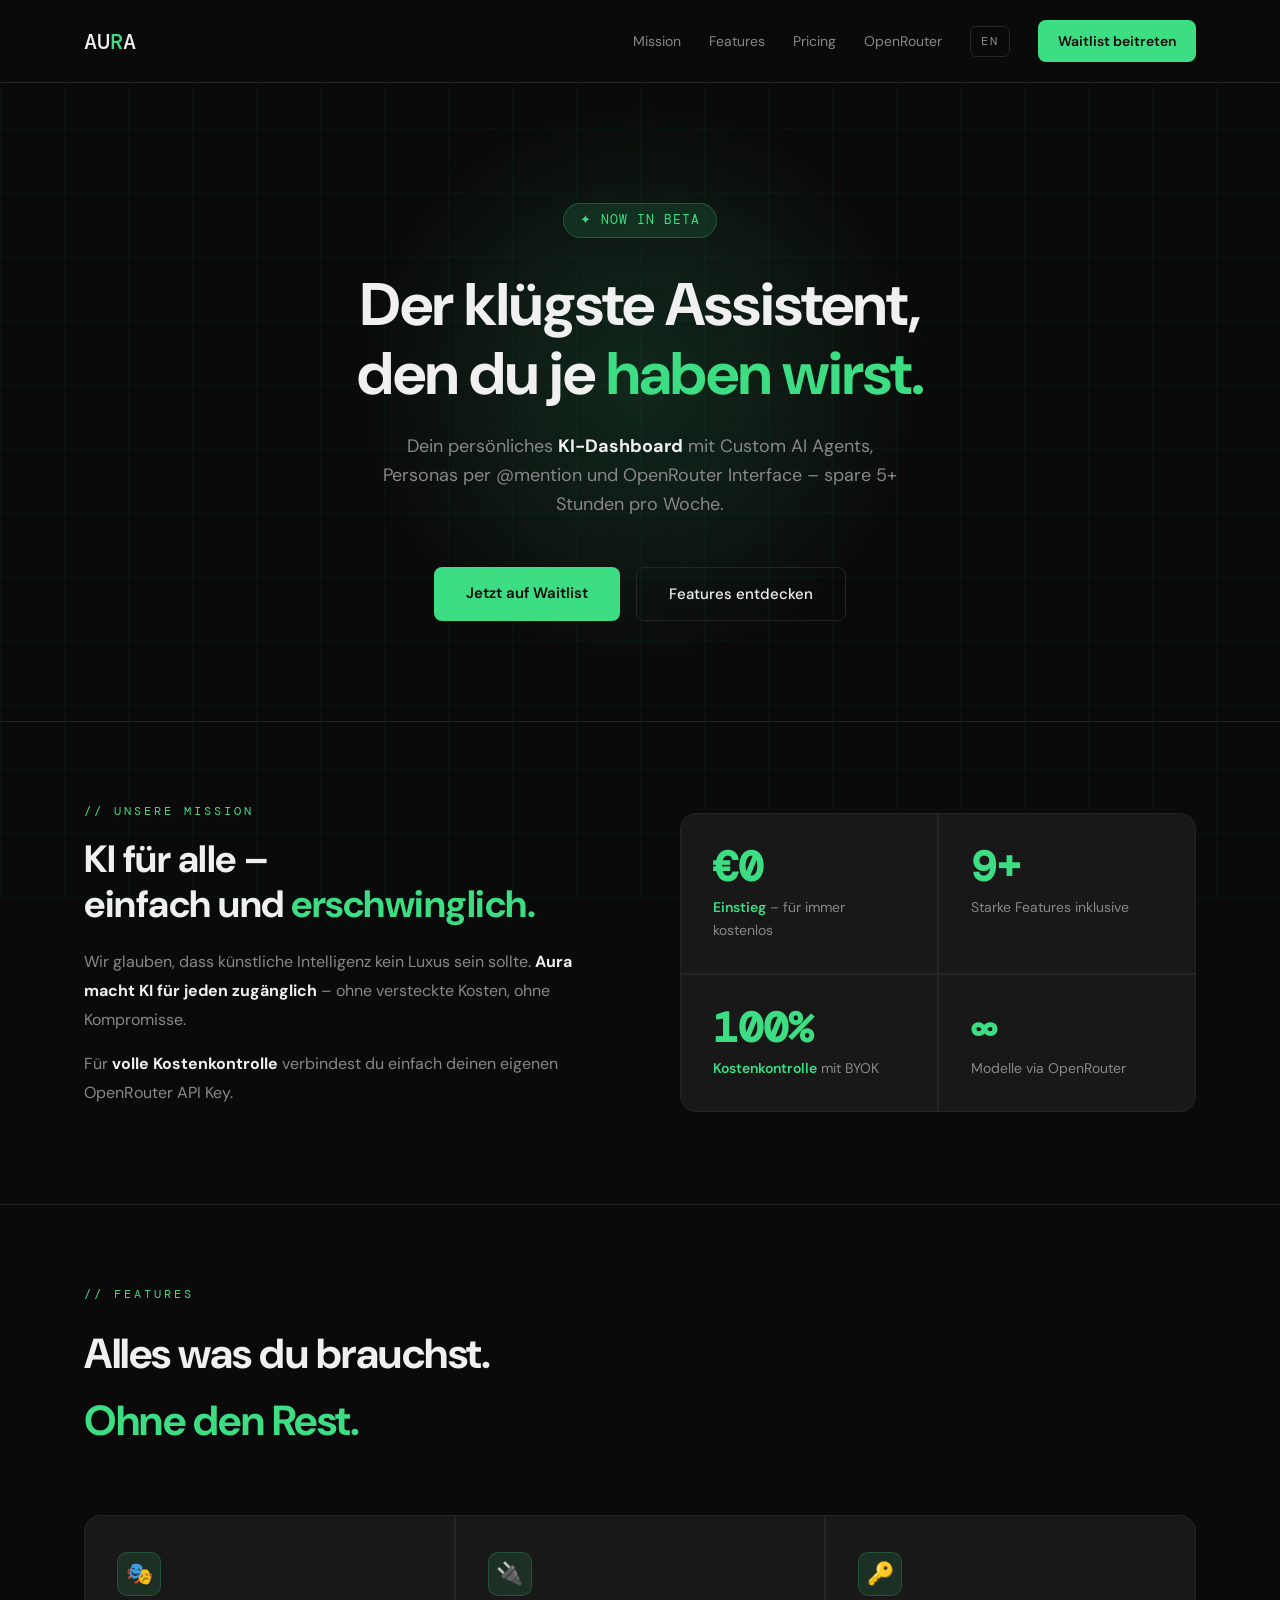
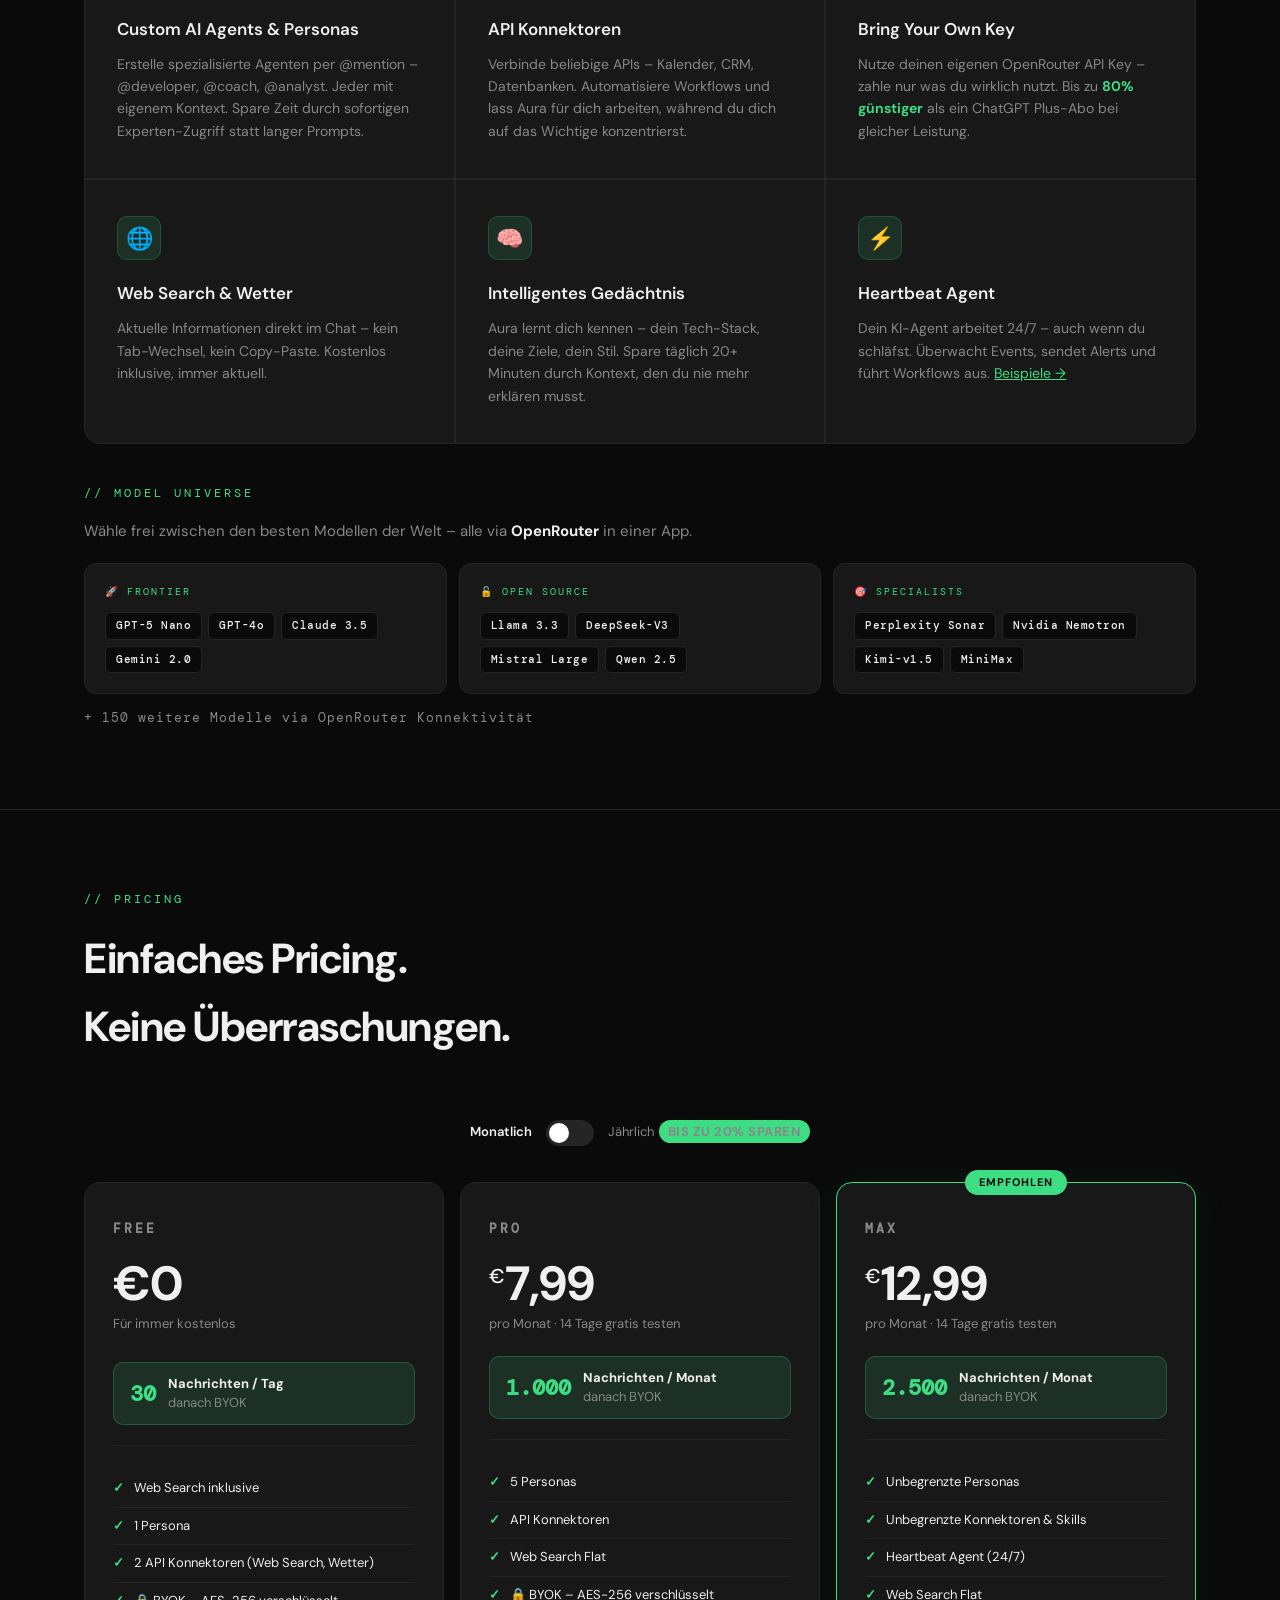
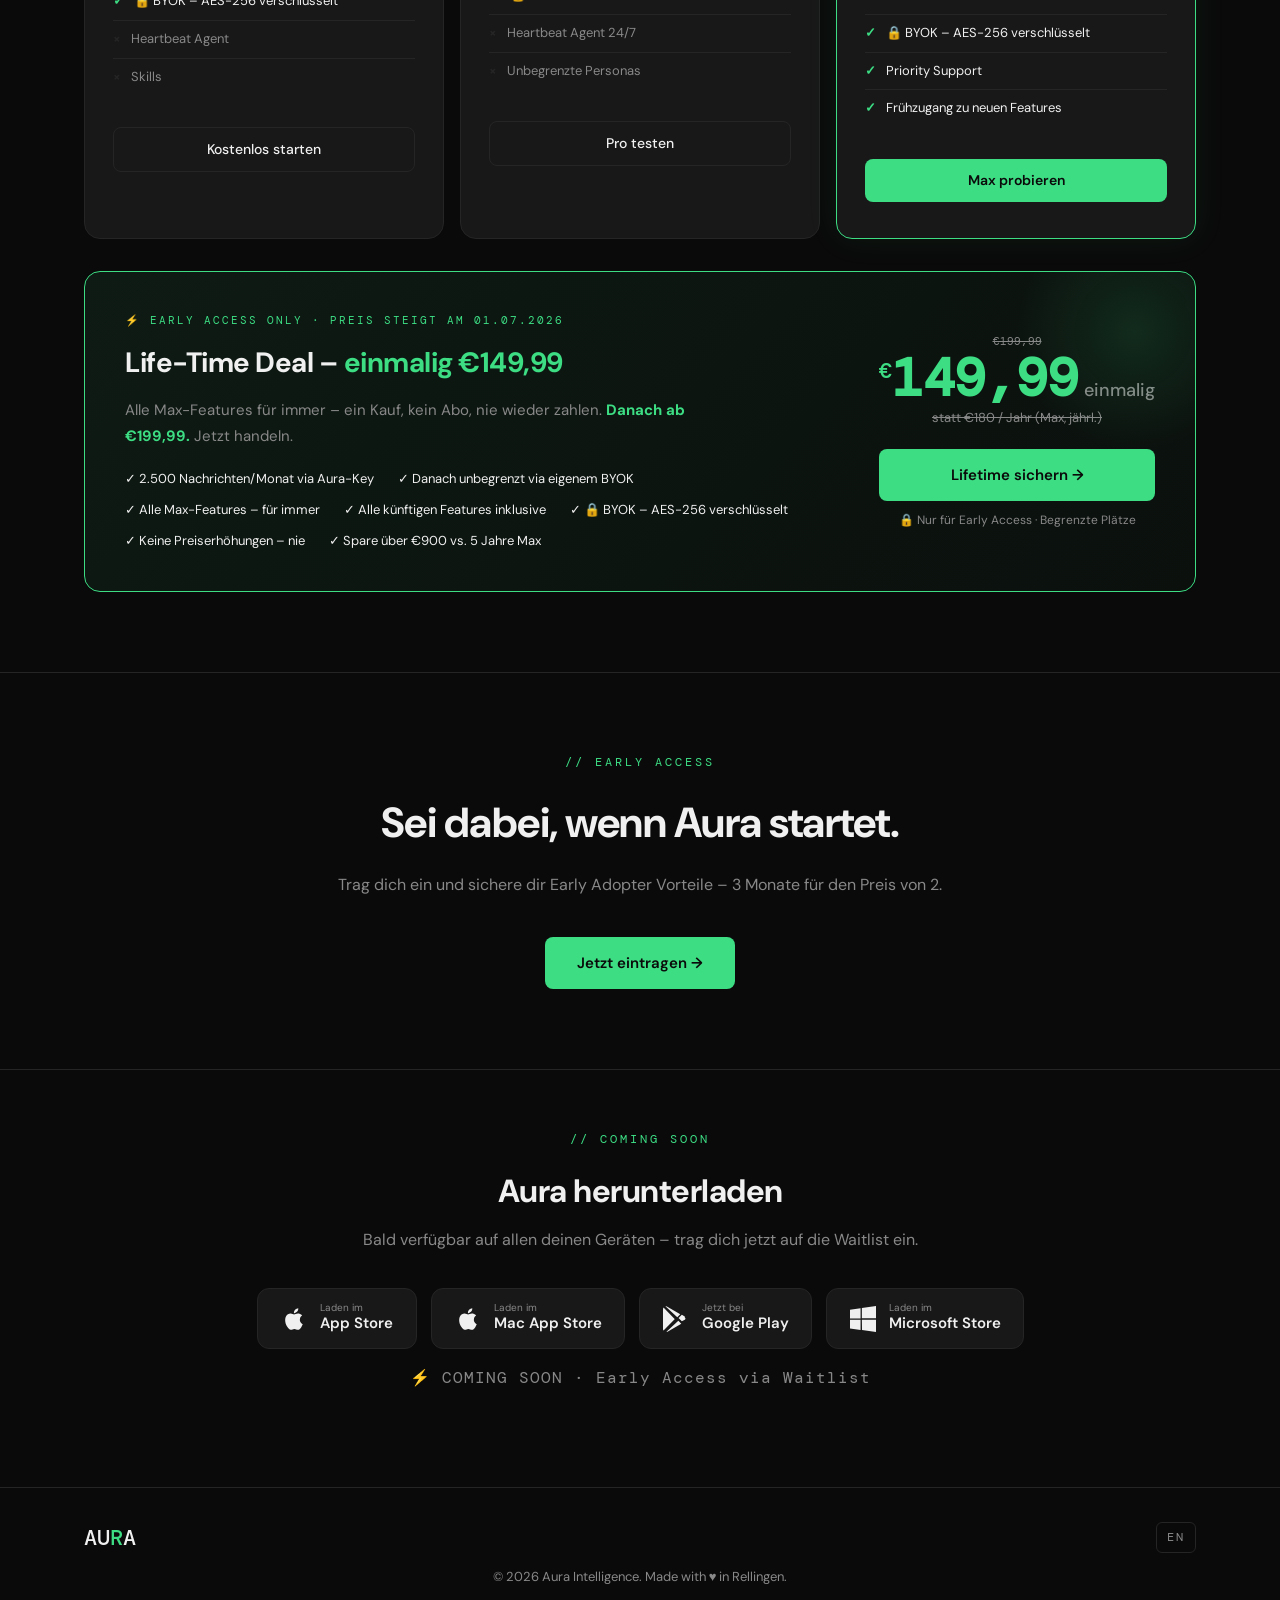
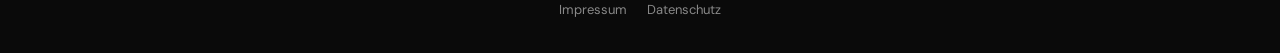
==== index.html @ ca2fe19c "Add files via upload" ====
<!DOCTYPE html>
<html lang="de">
<head>
    <meta charset="UTF-8">
    <meta name="viewport" content="width=device-width, initial-scale=1.0">
    <title>Aura – KI-Dashboard mit Custom AI Agents & OpenRouter Interface</title>
    <meta name="description" content="Aura ist dein persönliches KI-Dashboard: Custom AI Agents, Personas per @mention, OpenRouter Interface für Claude, GPT-4 & Llama. Spare 5+ Stunden pro Woche.">
    <link rel="icon" type="image/png" href="favicon.png">
    <link href="https://fonts.googleapis.com/css2?family=DM+Sans:wght@400;500;600;700&family=DM+Mono:wght@400;500&display=swap" rel="stylesheet">
    <style>
        :root{--bg:#0A0A0A;--surface:#181818;--border:#252525;--text-primary:#F0F0F0;--text-secondary:#888888;--green:#3DDD84;--green-dim:rgba(61,221,132,0.12);--green-glow:rgba(61,221,132,0.15);}
        *,*::before,*::after{margin:0;padding:0;box-sizing:border-box;max-width:100%;}
        html{overflow-x:hidden;}
        body{font-family:'DM Sans',sans-serif;background:var(--bg);color:var(--text-primary);line-height:1.6;overflow-x:hidden;width:100%;}
        body::before{content:'';position:fixed;top:0;left:0;right:0;bottom:0;width:100%;height:100%;background-image:linear-gradient(rgba(61,221,132,0.04) 1px,transparent 1px),linear-gradient(90deg,rgba(61,221,132,0.04) 1px,transparent 1px);background-size:64px 64px;pointer-events:none;z-index:0;overflow:hidden;}
        .container{max-width:1160px;width:100%;margin:0 auto;padding:0 24px;position:relative;z-index:1;}
        header{border-bottom:1px solid var(--border);padding:20px 0;position:sticky;top:0;background:rgba(10,10,10,0.9);backdrop-filter:blur(12px);z-index:100;width:100%;}
        header .inner{display:flex;justify-content:space-between;align-items:center;}
        .logo{font-family:'DM Mono',monospace;font-size:22px;font-weight:500;letter-spacing:0;color:var(--text-primary);text-decoration:none;display:flex;align-items:center;gap:0;}
        .logo span{color:var(--green);}
        nav{display:flex;align-items:center;gap:28px;}
        nav a{font-size:14px;color:var(--text-secondary);text-decoration:none;transition:color 0.2s;}
        nav a:hover{color:var(--text-primary);}
        .lang-switch{font-family:'DM Mono',monospace;font-size:12px;letter-spacing:2px;color:var(--text-secondary);text-decoration:none;border:1px solid var(--border);border-radius:6px;padding:5px 10px;transition:border-color 0.2s,color 0.2s;}
        .lang-switch:hover{border-color:var(--green);color:var(--green);}
        .btn-primary{background:var(--green);color:#0A0A0A;padding:10px 20px;border-radius:8px;border:none;cursor:pointer;font-family:'DM Sans',sans-serif;font-size:14px;font-weight:600;transition:opacity 0.2s,transform 0.2s;text-decoration:none;display:inline-block;}
        .btn-primary:hover{opacity:0.85;transform:scale(1.03);}
        .btn-secondary{background:transparent;color:var(--text-primary);padding:10px 20px;border-radius:8px;border:1px solid var(--border);cursor:pointer;font-family:'DM Sans',sans-serif;font-size:14px;font-weight:500;transition:border-color 0.2s,background 0.2s;text-decoration:none;display:inline-block;}
        .btn-secondary:hover{border-color:var(--green);background:var(--green-dim);}
        .section-label{font-family:'DM Mono',monospace;font-size:12px;color:var(--green);letter-spacing:3px;margin-bottom:16px;text-transform:uppercase;}
        .hero-badge{display:inline-flex;align-items:center;gap:8px;background:var(--green-dim);border:1px solid rgba(61,221,132,0.25);border-radius:100px;padding:6px 16px;font-size:13px;color:var(--green);font-family:'DM Mono',monospace;letter-spacing:1px;margin-bottom:32px;}
        .hero{text-align:center;padding:120px 0 100px;position:relative;overflow:hidden;}
        .hero::before{content:'';position:absolute;top:0;left:50%;transform:translateX(-50%);width:600px;height:600px;max-width:100vw;background:radial-gradient(circle,var(--green-glow) 0%,transparent 70%);pointer-events:none;}
        .hero h1{font-size:60px;font-weight:700;line-height:1.15;margin-bottom:24px;letter-spacing:-1px;}
        .hero h1 span{color:var(--green);}
        .hero p{font-size:18px;color:var(--text-secondary);max-width:540px;margin:0 auto 48px;}
        .hero-buttons{display:flex;gap:16px;justify-content:center;flex-wrap:wrap;}
        .hero-buttons .btn-primary,.hero-buttons .btn-secondary{padding:14px 32px;font-size:15px;}
        .mission{padding:80px 0;border-top:1px solid var(--border);}
        .mission-inner{display:grid;grid-template-columns:1fr 1fr;gap:80px;align-items:center;}
        .mission-text h2{font-size:38px;font-weight:700;margin-bottom:20px;letter-spacing:-0.5px;line-height:1.2;}
        .mission-text p{font-size:16px;color:var(--text-secondary);line-height:1.8;margin-bottom:16px;}
        .mission-text p strong{color:var(--text-primary);}
        .mission-stats{display:grid;grid-template-columns:1fr 1fr;gap:2px;background:var(--border);border:1px solid var(--border);border-radius:16px;overflow:hidden;}
        .stat{background:var(--surface);padding:32px;}
        .stat-value{font-size:42px;font-weight:700;color:var(--green);font-family:'DM Mono',monospace;line-height:1;margin-bottom:8px;}
        .stat-label{font-size:14px;color:var(--text-secondary);}
        .stat-label strong{color:var(--green);font-weight:600;}
        .section{padding:80px 0;border-top:1px solid var(--border);}
        .section h2{font-size:42px;font-weight:700;margin-bottom:60px;letter-spacing:-0.5px;}
        .features-grid{display:grid;grid-template-columns:repeat(3,1fr);gap:2px;background:var(--border);border:1px solid var(--border);border-radius:16px;overflow:hidden;}
        .feature-card{background:var(--surface);padding:36px 32px;transition:background 0.2s;}
        .feature-card:hover{background:#1e1e1e;}
        .feature-icon{width:44px;height:44px;background:var(--green-dim);border:1px solid rgba(61,221,132,0.2);border-radius:10px;display:flex;align-items:center;justify-content:center;font-size:22px;margin-bottom:20px;}
        .feature-card h3{font-size:17px;font-weight:600;margin-bottom:10px;}
        .feature-card p{font-size:14px;color:var(--text-secondary);line-height:1.6;}
        .pricing-grid{display:grid;grid-template-columns:repeat(3,1fr);gap:16px;}
        .pricing-card{background:var(--surface);border:1px solid var(--border);border-radius:16px;padding:36px 28px;transition:border-color 0.2s;position:relative;}
        .pricing-card:hover{border-color:rgba(61,221,132,0.3);}
        .pricing-card.featured{border-color:var(--green);box-shadow:0 0 32px rgba(61,221,132,0.08);}
        .featured-badge{position:absolute;top:-13px;left:50%;transform:translateX(-50%);background:var(--green);color:#0A0A0A;font-size:11px;font-weight:700;padding:4px 14px;border-radius:100px;white-space:nowrap;letter-spacing:1px;}
        .pricing-card h3{font-family:'DM Mono',monospace;font-size:13px;letter-spacing:3px;color:var(--text-secondary);text-transform:uppercase;margin-bottom:20px;}
        .price{font-size:48px;font-weight:700;color:var(--text-primary);line-height:1;margin-bottom:6px;}
        .price sup{font-size:20px;font-weight:500;vertical-align:super;}
        .price-period{font-size:13px;color:var(--text-secondary);margin-bottom:28px;}
        .pricing-divider{height:1px;background:var(--border);margin-bottom:24px;}
        .feature-list{list-style:none;margin-bottom:32px;}
        .feature-list li{font-size:13px;color:var(--text-secondary);padding:8px 0;display:flex;align-items:center;gap:10px;border-bottom:1px solid var(--border);}
        .feature-list li:last-child{border-bottom:none;}
        .feature-list li.included{color:var(--text-primary);}
        .feature-list li.included::before{content:"✓";color:var(--green);font-weight:700;flex-shrink:0;}
        .feature-list li.excluded::before{content:"×";color:var(--border);font-weight:700;flex-shrink:0;}
        .lifetime-banner{margin-top:32px;background:linear-gradient(135deg,rgba(61,221,132,0.08) 0%,rgba(61,221,132,0.03) 100%);border:1px solid var(--green);border-radius:16px;padding:40px;display:flex;gap:48px;align-items:center;position:relative;overflow:hidden;}
        .lifetime-banner::before{content:'';position:absolute;top:-60px;right:-60px;width:240px;height:240px;background:radial-gradient(circle,rgba(61,221,132,0.12) 0%,transparent 70%);pointer-events:none;}
        .lifetime-tag{font-family:'DM Mono',monospace;font-size:11px;letter-spacing:2px;color:var(--green);margin-bottom:12px;}
        .lifetime-banner-left{flex:1;}
        .lifetime-banner-left h3{font-size:28px;font-weight:700;margin-bottom:12px;letter-spacing:-0.5px;}
        .lifetime-banner-left h3 span{color:var(--green);}
        .lifetime-banner-left>p{font-size:15px;color:var(--text-secondary);line-height:1.7;margin-bottom:20px;max-width:560px;}
        .lifetime-perks{list-style:none;display:flex;flex-wrap:wrap;gap:10px 24px;}
        .lifetime-perks li{font-size:13px;color:var(--text-primary);}
        .lifetime-banner-right{min-width:200px;text-align:center;}
        .lifetime-price{font-size:52px;font-weight:700;color:var(--green);font-family:'DM Mono',monospace;line-height:1;margin-bottom:4px;}
        .lifetime-price sup{font-size:22px;font-weight:500;vertical-align:super;}
        .lifetime-price span{font-size:16px;font-weight:400;color:var(--text-secondary);font-family:'DM Sans',sans-serif;}
        .lifetime-saved{font-size:13px;color:var(--text-secondary);margin-bottom:20px;text-decoration:line-through;}
        .cta-section{padding:80px 0;border-top:1px solid var(--border);text-align:center;}
        .cta-section h2{font-size:42px;font-weight:700;margin-bottom:16px;letter-spacing:-0.5px;}
        .cta-section p{font-size:16px;color:var(--text-secondary);margin-bottom:40px;}
        .or-hero{padding:100px 0 60px;border-bottom:1px solid var(--border);}
        .or-hero h1{font-size:52px;font-weight:700;letter-spacing:-1px;line-height:1.15;margin-bottom:20px;}
        .or-hero h1 span{color:var(--green);}
        .or-hero p{font-size:18px;color:var(--text-secondary);max-width:600px;margin-bottom:36px;}
        .or-section{padding:72px 0;border-top:1px solid var(--border);}
        .or-section h2{font-size:32px;font-weight:700;margin-bottom:16px;letter-spacing:-0.5px;}
        .or-section p{font-size:16px;color:var(--text-secondary);max-width:700px;line-height:1.8;margin-bottom:12px;}
        .or-section p strong{color:var(--text-primary);}
        .or-analogy{background:var(--surface);border:1px solid var(--border);border-left:3px solid var(--green);border-radius:12px;padding:24px 28px;margin:20px 0;font-size:15px;color:var(--text-secondary);line-height:1.7;}
        .or-analogy strong{color:var(--text-primary);}
        .info-cards{display:grid;grid-template-columns:repeat(3,1fr);gap:16px;margin-top:32px;}
        .info-card{background:var(--surface);border:1px solid var(--border);border-radius:14px;padding:28px;}
        .info-card .icon{font-size:28px;margin-bottom:14px;display:block;}
        .info-card h3{font-size:16px;font-weight:600;margin-bottom:8px;}
        .info-card p{font-size:14px;color:var(--text-secondary);line-height:1.6;margin-bottom:0;}
        .steps-grid{display:grid;grid-template-columns:repeat(2,1fr);gap:16px;margin-top:32px;}
        .step-card{background:var(--surface);border:1px solid var(--border);border-radius:14px;padding:28px;display:flex;gap:20px;align-items:flex-start;}
        .step-number{width:36px;height:36px;min-width:36px;background:var(--green-dim);border:1px solid rgba(61,221,132,0.25);border-radius:8px;display:flex;align-items:center;justify-content:center;font-family:'DM Mono',monospace;font-size:14px;font-weight:600;color:var(--green);}
        .step-content h3{font-size:16px;font-weight:600;margin-bottom:6px;}
        .step-content p{font-size:14px;color:var(--text-secondary);line-height:1.6;margin-bottom:0;}
        .step-content a{color:var(--green);text-decoration:none;}
        .or-cta{padding:80px 0;border-top:1px solid var(--border);text-align:center;}
        .or-cta h2{font-size:36px;font-weight:700;margin-bottom:14px;letter-spacing:-0.5px;}
        .or-cta p{font-size:16px;color:var(--text-secondary);margin-bottom:32px;max-width:500px;margin-left:auto;margin-right:auto;}
        .waitlist-layout{display:grid;grid-template-columns:1fr 1fr;gap:48px;align-items:start;padding:72px 0;}
        .waitlist-form-box{background:var(--surface);border:1px solid var(--border);border-radius:16px;padding:40px;}
        .wl-field{margin-bottom:20px;}
        .wl-field label{display:block;font-size:13px;color:var(--text-secondary);margin-bottom:8px;font-weight:500;}
        .wl-field input{width:100%;padding:12px 16px;background:var(--bg);border:1px solid var(--border);border-radius:8px;color:var(--text-primary);font-family:'DM Sans',sans-serif;font-size:15px;outline:none;transition:border-color 0.2s;}
        .wl-field input:focus{border-color:var(--green);}
        .wl-field input::placeholder{color:var(--text-secondary);}
        .wl-plan{margin-bottom:24px;}
        .wl-plan>label{display:block;font-size:13px;color:var(--text-secondary);margin-bottom:8px;font-weight:500;}
        .wl-plan-options{display:grid;grid-template-columns:1fr 1fr;gap:8px;}
        .wl-plan-option{display:flex;align-items:center;gap:8px;background:var(--bg);border:1px solid var(--border);border-radius:8px;padding:10px 14px;cursor:pointer;font-size:14px;transition:border-color 0.2s;}
        .wl-plan-option:hover{border-color:rgba(61,221,132,0.4);}
        .wl-plan-option input{width:auto;min-width:unset;}
        .wl-plan-featured{border-color:rgba(61,221,132,0.35)!important;color:var(--green);}
        .waitlist-summary{padding-top:4px;}
        .wl-tier{background:var(--surface);border:1px solid var(--border);border-radius:12px;padding:20px 24px;margin-bottom:12px;}
        .wl-tier-special{border-color:var(--green);background:linear-gradient(135deg,rgba(61,221,132,0.06) 0%,transparent 100%);}
        .wl-tier-head{display:flex;justify-content:space-between;align-items:center;margin-bottom:12px;}
        .wl-tier-name{font-weight:700;font-size:16px;}
        .wl-tier-price{font-family:'DM Mono',monospace;font-size:14px;color:var(--text-secondary);}
        footer{border-top:1px solid var(--border);padding:32px 0;}
        footer .footer-inner{display:flex;flex-direction:column;align-items:center;gap:12px;}
        footer .footer-top{display:flex;justify-content:space-between;align-items:center;width:100%;flex-wrap:wrap;gap:12px;}
        footer .footer-links{display:flex;gap:20px;flex-wrap:wrap;justify-content:center;}
        footer p{font-size:13px;color:var(--text-secondary);}
        footer a.footer-link{font-size:13px;color:var(--text-secondary);text-decoration:none;transition:color 0.2s;}
        footer a.footer-link:hover{color:var(--green);}
        @media(max-width:900px){.info-cards{grid-template-columns:1fr 1fr;}}
        @media(max-width:768px){
            .hero{padding:80px 0 60px;}
            .hero h1{font-size:36px;letter-spacing:-0.5px;}
            .hero p{font-size:16px;}
            .features-grid{grid-template-columns:1fr;}
            .pricing-grid{grid-template-columns:1fr;}
            .steps-grid{grid-template-columns:1fr;}
            .mission-inner{grid-template-columns:1fr;gap:40px;}
            .mission-text h2{font-size:28px;}
            .section h2{font-size:28px;}
            .cta-section h2{font-size:28px;}
            .or-hero h1{font-size:32px;}
            .or-section h2{font-size:26px;}
            .lifetime-banner{flex-direction:column;gap:32px;padding:28px 20px;}
            .lifetime-price{font-size:42px;}
            .waitlist-layout{grid-template-columns:1fr;padding:40px 0;}
            .waitlist-form-box{padding:24px;}
            .wl-plan-options{grid-template-columns:1fr;}
            .info-cards{grid-template-columns:1fr;}
            footer .footer-top{flex-direction:column;text-align:center;}
        }
        @media(max-width:600px){
            .store-buttons{flex-direction:column;align-items:center;}
            .store-btn{width:100%;max-width:280px;}
            .models-inner{flex-direction:column;gap:16px;}
            .fomo-bar{flex-direction:column;gap:10px;text-align:center;}
        }

        .hamburger{display:none;flex-direction:column;gap:5px;cursor:pointer;padding:4px;background:none;border:none;}
        .hamburger span{display:block;width:24px;height:2px;background:var(--text-primary);border-radius:2px;transition:all 0.3s;}
        .hamburger.open span:nth-child(1){transform:translateY(7px) rotate(45deg);}
        .hamburger.open span:nth-child(2){opacity:0;}
        .hamburger.open span:nth-child(3){transform:translateY(-7px) rotate(-45deg);}
        .mobile-menu{display:none;position:fixed;top:65px;left:0;right:0;background:rgba(10,10,10,0.98);backdrop-filter:blur(16px);border-bottom:1px solid var(--border);padding:20px 24px;z-index:99;flex-direction:column;gap:4px;}
        .mobile-menu.open{display:flex;}
        .mobile-menu a{font-size:16px;color:var(--text-secondary);text-decoration:none;padding:12px 0;border-bottom:1px solid var(--border);transition:color 0.2s;}
        .mobile-menu a:last-child{border-bottom:none;}
        .mobile-menu a:hover{color:var(--green);}
        .mobile-menu .btn-primary{margin-top:8px;text-align:center;padding:14px;}
        .mobile-menu .lang-switch{border:none;padding:12px 0;letter-spacing:2px;}
        @media(max-width:768px){
            .hamburger{display:flex;}
            nav a:not(.btn-primary):not(.lang-switch){display:none;}
            nav .lang-switch{display:none;}
            nav .btn-primary{display:none;}
        }

        /* ── Download Section ── */
        .download-section{padding:60px 0;border-top:1px solid var(--border);text-align:center;}
        .download-section h2{font-size:32px;font-weight:700;margin-bottom:10px;letter-spacing:-0.5px;}
        .download-section p{font-size:16px;color:var(--text-secondary);margin-bottom:36px;}
        .store-buttons{display:flex;gap:14px;justify-content:center;flex-wrap:wrap;}
        .store-btn{display:flex;align-items:center;gap:12px;background:var(--surface);border:1px solid var(--border);border-radius:12px;padding:14px 22px;text-decoration:none;color:var(--text-primary);transition:border-color 0.2s,background 0.2s,transform 0.2s;min-width:160px;}
        .store-btn:hover{border-color:var(--green);background:#1e1e1e;transform:translateY(-2px);}
        .store-btn-icon{width:28px;height:28px;flex-shrink:0;display:flex;align-items:center;justify-content:center;}
        .store-btn-icon svg{width:26px;height:26px;}
        .store-btn-text{text-align:left;}
        .store-btn-sub{font-size:10px;color:var(--text-secondary);display:block;line-height:1;}
        .store-btn-name{font-size:15px;font-weight:600;display:block;line-height:1.4;}
        .store-note{font-size:12px;color:var(--text-secondary);margin-top:16px;font-family:'DM Mono',monospace;letter-spacing:1px;}
        /* ── Supported Models ── */
        .models-section{padding:60px 0;border-top:1px solid var(--border);}
        .models-inner{display:flex;align-items:center;gap:48px;flex-wrap:wrap;}
        .models-label{font-family:'DM Mono',monospace;font-size:12px;color:var(--text-secondary);letter-spacing:2px;white-space:nowrap;flex-shrink:0;}
        .models-badges{display:flex;gap:10px;flex-wrap:wrap;align-items:center;}
        .model-badge{display:flex;align-items:center;gap:8px;background:var(--surface);border:1px solid var(--border);border-radius:8px;padding:8px 14px;font-size:13px;font-weight:500;transition:border-color 0.2s;}
        .model-badge:hover{border-color:rgba(61,221,132,0.3);}
        .model-dot{width:8px;height:8px;border-radius:50%;flex-shrink:0;}
        /* ── Pricing Card hover glow ── */
        .pricing-card{transition:border-color 0.2s,transform 0.2s,box-shadow 0.2s;}
        .pricing-card:hover{border-color:rgba(61,221,132,0.3);transform:translateY(-3px);box-shadow:0 8px 32px rgba(0,0,0,0.3);}
        .pricing-card.featured:hover{box-shadow:0 8px 40px rgba(61,221,132,0.15);}
        /* ── FOMO Timer ── */
        .fomo-bar{background:linear-gradient(90deg,rgba(61,221,132,0.1),rgba(61,221,132,0.05));border:1px solid rgba(61,221,132,0.2);border-radius:10px;padding:12px 20px;display:flex;align-items:center;justify-content:space-between;gap:16px;margin-bottom:28px;flex-wrap:wrap;}
        .fomo-bar-left{display:flex;align-items:center;gap:10px;font-size:13px;}
        .fomo-dot{width:8px;height:8px;border-radius:50%;background:var(--green);animation:pulse 1.5s infinite;}
        @keyframes pulse{0%,100%{opacity:1;transform:scale(1);}50%{opacity:0.6;transform:scale(1.2);}}
        .fomo-timer{display:flex;gap:8px;align-items:center;}
        .fomo-unit{text-align:center;}
        .fomo-val{font-family:'DM Mono',monospace;font-size:18px;font-weight:700;color:var(--green);display:block;line-height:1;}
        .fomo-lab{font-size:10px;color:var(--text-secondary);display:block;margin-top:2px;letter-spacing:1px;}
        .fomo-sep{font-family:'DM Mono',monospace;font-size:18px;font-weight:700;color:var(--green);margin-bottom:8px;}
        .seats-badge{font-family:'DM Mono',monospace;font-size:11px;font-weight:700;color:#0A0A0A;background:var(--green);padding:4px 10px;border-radius:6px;white-space:nowrap;}
        /* ── Billing Toggle ── */
        .billing-toggle-wrap{display:flex;align-items:center;justify-content:center;gap:14px;margin-bottom:36px;}
        .billing-toggle-wrap span{font-size:13px;color:var(--text-secondary);}
        .billing-toggle-wrap span.active{color:var(--text-primary);font-weight:600;}
        .toggle-pill{position:relative;width:48px;height:26px;background:var(--border);border-radius:100px;cursor:pointer;transition:background 0.25s;flex-shrink:0;}
        .toggle-pill.yearly{background:var(--green);}
        .toggle-pill::after{content:'';position:absolute;top:3px;left:3px;width:20px;height:20px;border-radius:50%;background:#fff;transition:transform 0.25s;}
        .toggle-pill.yearly::after{transform:translateX(22px);}
        .toggle-save-badge{font-size:11px;font-weight:700;letter-spacing:.5px;color:#0A0A0A;background:var(--green);padding:3px 9px;border-radius:100px;margin-left:2px;}


        /* ── Message Highlight ── */
        .msg-highlight{background:var(--green-dim);border:1px solid rgba(61,221,132,0.25);border-radius:10px;padding:12px 16px;margin:12px 0 20px;display:flex;align-items:center;gap:12px;}
        .msg-highlight-val{font-family:'DM Mono',monospace;font-size:22px;font-weight:700;color:var(--green);white-space:nowrap;}
        .msg-highlight-label{font-size:13px;color:var(--text-secondary);line-height:1.4;}
        .msg-highlight-label strong{color:var(--text-primary);}
        /* ── Model Universe Grid ── */
        .model-universe{margin-top:40px;}
        .model-universe-grid{display:grid;grid-template-columns:repeat(3,1fr);gap:12px;margin-top:20px;}
        .model-category{background:var(--surface);border:1px solid var(--border);border-radius:12px;padding:20px;}
        .model-category-label{font-family:'DM Mono',monospace;font-size:10px;letter-spacing:2px;color:var(--green);text-transform:uppercase;margin-bottom:12px;}
        .model-tags{display:flex;flex-wrap:wrap;gap:6px;}
        .model-tag{font-family:'DM Mono',monospace;font-size:11px;font-weight:500;background:var(--bg);border:1px solid var(--border);border-radius:6px;padding:4px 10px;color:var(--text-primary);letter-spacing:0.5px;transition:border-color 0.2s,color 0.2s;}
        .model-tag:hover{border-color:rgba(61,221,132,0.4);color:var(--green);}
        .model-universe-footer{margin-top:14px;font-size:13px;color:var(--text-secondary);font-family:'DM Mono',monospace;letter-spacing:1px;}
        @media(max-width:768px){.model-universe-grid{grid-template-columns:1fr;}}
        </style>
</head>
<body>
<header><div class="container"><div class="inner">
        <a href="index.html" class="logo">AU<span>R</span>A</a>
        <nav>
            <a href="index.html#mission">Mission</a>
            <a href="features.html">Features</a>
            <a href="index.html#pricing">Pricing</a>
            <a href="openrouter.html">OpenRouter</a>
            <a href="index_en.html" class="lang-switch">EN</a>
            <a href="waitlist.html" class="btn-primary">Waitlist beitreten</a>
        </nav>
        <button class="hamburger" id="hamburger" aria-label="Menu">
            <span></span><span></span><span></span>
        </button>
    </div></div></header>
    <div class="mobile-menu" id="mobileMenu">
        <a href="index.html#mission">Mission</a>
        <a href="features.html">Features</a>
        <a href="index.html#pricing">Pricing</a>
        <a href="openrouter.html">OpenRouter</a>
        <a href="index_en.html" class="lang-switch">EN</a>
        <a href="waitlist.html" class="btn-primary">Waitlist beitreten</a>
    </div>
<main>
  <section class="hero"><div class="container">
    <div class="hero-badge">✦ NOW IN BETA</div>
    <h1>Der klügste Assistent,<br>den du je <span>haben wirst.</span></h1>
    <p>Dein persönliches <strong style="color:var(--text-primary);">KI-Dashboard</strong> mit Custom AI Agents, Personas per @mention und OpenRouter Interface – spare 5+ Stunden pro Woche.</p>
    <div class="hero-buttons"><a href="waitlist.html" class="btn-primary">Jetzt auf Waitlist</a><a href="#features" class="btn-secondary">Features entdecken</a></div>
  </div></section>

  <section id="mission" class="mission"><div class="container"><div class="mission-inner">
    <div class="mission-text">
      <div class="section-label">// Unsere Mission</div>
      <h2>KI für alle –<br>einfach und <span style="color:var(--green);">erschwinglich.</span></h2>
      <p>Wir glauben, dass künstliche Intelligenz kein Luxus sein sollte. <strong>Aura macht KI für jeden zugänglich</strong> – ohne versteckte Kosten, ohne Kompromisse.</p>
      <p>Für <strong>volle Kostenkontrolle</strong> verbindest du einfach deinen eigenen OpenRouter API Key.</p>
    </div>
    <div class="mission-stats">
      <div class="stat"><div class="stat-value">€0</div><div class="stat-label"><strong>Einstieg</strong> – für immer kostenlos</div></div>
      <div class="stat"><div class="stat-value">9+</div><div class="stat-label">Starke Features inklusive</div></div>
      <div class="stat"><div class="stat-value">100%</div><div class="stat-label"><strong>Kostenkontrolle</strong> mit BYOK</div></div>
      <div class="stat"><div class="stat-value">∞</div><div class="stat-label">Modelle via OpenRouter</div></div>
    </div>
  </div></div></section>
  <section id="features" class="section"><div class="container">
    <div class="section-label">// Features</div>
    <h2>Alles was du brauchst.<br><span style="color:var(--green);">Ohne den Rest.</span></h2>
    <div class="features-grid">
      <div class="feature-card"><div class="feature-icon">🎭</div><h3>Custom AI Agents & Personas</h3><p>Erstelle spezialisierte Agenten per @mention – @developer, @coach, @analyst. Jeder mit eigenem Kontext. Spare Zeit durch sofortigen Experten-Zugriff statt langer Prompts.</p></div>
      <div class="feature-card"><div class="feature-icon">🔌</div><h3>API Konnektoren</h3><p>Verbinde beliebige APIs – Kalender, CRM, Datenbanken. Automatisiere Workflows und lass Aura für dich arbeiten, während du dich auf das Wichtige konzentrierst.</p></div>
      <div class="feature-card"><div class="feature-icon">🔑</div><h3>Bring Your Own Key</h3><p>Nutze deinen eigenen OpenRouter API Key – zahle nur was du wirklich nutzt. Bis zu <strong style="color:var(--green);">80% günstiger</strong> als ein ChatGPT Plus-Abo bei gleicher Leistung.</p></div>
      <div class="feature-card"><div class="feature-icon">🌐</div><h3>Web Search & Wetter</h3><p>Aktuelle Informationen direkt im Chat – kein Tab-Wechsel, kein Copy-Paste. Kostenlos inklusive, immer aktuell.</p></div>
      <div class="feature-card"><div class="feature-icon">🧠</div><h3>Intelligentes Gedächtnis</h3><p>Aura lernt dich kennen – dein Tech-Stack, deine Ziele, dein Stil. Spare täglich 20+ Minuten durch Kontext, den du nie mehr erklären musst.</p></div>
      <div class="feature-card"><div class="feature-icon">⚡</div><h3>Heartbeat Agent</h3><p>Dein KI-Agent arbeitet 24/7 – auch wenn du schläfst. Überwacht Events, sendet Alerts und führt Workflows aus. <a href="features.html#heartbeat" style="color:var(--green);">Beispiele →</a></p></div>
    </div>
        <!-- ── Model Universe ── -->
    <div class="model-universe">
      <div class="section-label">// Model Universe</div>
      <p style="font-size:15px;color:var(--text-secondary);margin-bottom:16px;">Wähle frei zwischen den besten Modellen der Welt – alle via <strong style="color:var(--text-primary);">OpenRouter</strong> in einer App.</p>
      <div class="model-universe-grid">
        <div class="model-category">
          <div class="model-category-label">🚀 Frontier</div>
          <div class="model-tags">
            <span class="model-tag">GPT-5 Nano</span><span class="model-tag">GPT-4o</span><span class="model-tag">Claude 3.5</span><span class="model-tag">Gemini 2.0</span>
          </div>
        </div>
        <div class="model-category">
          <div class="model-category-label">🔓 Open Source</div>
          <div class="model-tags">
            <span class="model-tag">Llama 3.3</span><span class="model-tag">DeepSeek-V3</span><span class="model-tag">Mistral Large</span><span class="model-tag">Qwen 2.5</span>
          </div>
        </div>
        <div class="model-category">
          <div class="model-category-label">🎯 Specialists</div>
          <div class="model-tags">
            <span class="model-tag">Perplexity Sonar</span><span class="model-tag">Nvidia Nemotron</span><span class="model-tag">Kimi-v1.5</span><span class="model-tag">MiniMax</span>
          </div>
        </div>
      </div>
      <p class="model-universe-footer">+ 150 weitere Modelle via OpenRouter Konnektivität</p>
    </div>
  </div></section>
  <section id="pricing" class="section"><div class="container">
    <div class="section-label">// Pricing</div>
    <h2>Einfaches Pricing.<br>Keine Überraschungen.</h2>
    <div class="billing-toggle-wrap">
        <span id="lblMonthly" class="active">Monatlich</span>
        <div class="toggle-pill" id="billingToggle"></div>
        <span id="lblYearly">Jährlich <span class="toggle-save-badge">BIS ZU 20% SPAREN</span></span>
      </div>
    <div class="fomo-bar">
      <div class="fomo-bar-left"><div class="fomo-dot"></div><span style="color:var(--text-secondary);"><strong style="color:var(--text-primary);">Early Access</strong> läuft ab in</span><div class="fomo-timer"><div class="fomo-unit"><span class="fomo-val" id="fomoD">--</span><span class="fomo-lab">TAGE</span></div><span class="fomo-sep">:</span><div class="fomo-unit"><span class="fomo-val" id="fomoH">--</span><span class="fomo-lab">STD</span></div><span class="fomo-sep">:</span><div class="fomo-unit"><span class="fomo-val" id="fomoM">--</span><span class="fomo-lab">MIN</span></div><span class="fomo-sep">:</span><div class="fomo-unit"><span class="fomo-val" id="fomoS">--</span><span class="fomo-lab">SEK</span></div></div></div>
      <div class="seats-badge">🔥 NUR NOCH 47 PLÄTZE</div>
    </div>
        <div class="pricing-grid">
      <div class="pricing-card">
        <h3>Free</h3>
        <div class="price">€<span>0</span></div>
        <div class="price-period">Für immer kostenlos</div>
        <div class="msg-highlight">
          <div class="msg-highlight-val">30</div>
          <div class="msg-highlight-label"><strong>Nachrichten / Tag</strong><br>danach BYOK</div>
        </div>
        <div class="pricing-divider"></div>
        <ul class="feature-list">
          <li class="included">Web Search inklusive</li>
          <li class="included">1 Persona</li>
          <li class="included">2 API Konnektoren (Web Search, Wetter)</li>
          <li class="included">🔒 BYOK – AES-256 verschlüsselt</li>
          <li class="excluded">Heartbeat Agent</li>
          <li class="excluded">Skills</li>
        </ul>
        <a href="waitlist.html" class="btn-secondary" style="display:block;text-align:center;">Kostenlos starten</a>
      </div>
      <div class="pricing-card">
        <h3>Pro</h3>
        <div class="price"><sup>€</sup><span id="priceProVal">7,99</span></div>
        <div class="price-period" id="periodPro">pro Monat · 14 Tage gratis testen</div>
        <div style="margin-top:-6px;margin-bottom:10px;"><div id="totalPro" style="display:none;font-size:12px;color:var(--text-secondary);margin-top:4px;">= €80 / Jahr gesamt</div><span id="badgePro" class="toggle-save-badge" style="display:none;font-size:11px;">15% RABATT</span></div>
        <div class="msg-highlight">
          <div class="msg-highlight-val">1.000</div>
          <div class="msg-highlight-label"><strong>Nachrichten / Monat</strong><br>danach BYOK</div>
        </div>
        <div class="pricing-divider"></div>
        <ul class="feature-list">
          <li class="included">5 Personas</li>
          <li class="included">API Konnektoren</li>
          <li class="included">Web Search Flat</li>
          <li class="included">🔒 BYOK – AES-256 verschlüsselt</li>
          <li class="excluded">Heartbeat Agent 24/7</li>
          <li class="excluded">Unbegrenzte Personas</li>
        </ul>
        <a href="waitlist.html" class="btn-secondary" style="display:block;text-align:center;">Pro testen</a>
      </div>
      <div class="pricing-card featured">
        <div class="featured-badge">EMPFOHLEN</div>
        <h3>Max</h3>
        <div class="price"><sup>€</sup><span id="priceMaxVal">12,99</span></div>
        <div class="price-period" id="periodMax">pro Monat · 14 Tage gratis testen</div>
        <div style="margin-top:-6px;margin-bottom:10px;"><div id="totalMax" style="display:none;font-size:12px;color:var(--text-secondary);margin-top:4px;">= €125 / Jahr gesamt</div><span id="badgeMax" class="toggle-save-badge" style="display:none;font-size:11px;">20% RABATT</span></div>
        <div class="msg-highlight">
          <div class="msg-highlight-val">2.500</div>
          <div class="msg-highlight-label"><strong>Nachrichten / Monat</strong><br>danach BYOK</div>
        </div>
        <div class="pricing-divider"></div>
        <ul class="feature-list">
          <li class="included">Unbegrenzte Personas</li>
          <li class="included">Unbegrenzte Konnektoren & Skills</li>
          <li class="included">Heartbeat Agent (24/7)</li>
          <li class="included">Web Search Flat</li>
          <li class="included">🔒 BYOK – AES-256 verschlüsselt</li>
          <li class="included">Priority Support</li>
          <li class="included">Frühzugang zu neuen Features</li>
        </ul>
        <a href="waitlist.html" class="btn-primary" style="display:block;text-align:center;">Max probieren</a>
      </div>
    </div>
    <div class="lifetime-banner">
      <div class="lifetime-banner-left">
        <div class="lifetime-tag">⚡ EARLY ACCESS ONLY · PREIS STEIGT AM 01.07.2026</div>
        <h3>Life-Time Deal – <span>einmalig €149,99</span></h3>
        <p>Alle Max-Features für immer – ein Kauf, kein Abo, nie wieder zahlen. <strong style="color:var(--green);">Danach ab €199,99.</strong> Jetzt handeln.</p>
        <ul class="lifetime-perks">
          <li>✓ 2.500 Nachrichten/Monat via Aura-Key</li>
          <li>✓ Danach unbegrenzt via eigenem BYOK</li>
          <li>✓ Alle Max-Features – für immer</li>
          <li>✓ Alle künftigen Features inklusive</li>
          <li>✓ 🔒 BYOK – AES-256 verschlüsselt</li>
          <li>✓ Keine Preiserhöhungen – nie</li>
          <li>✓ Spare über €900 vs. 5 Jahre Max</li>
        </ul>
      </div>
      <div class="lifetime-banner-right">
        <div style="font-size:11px;font-family:'DM Mono',monospace;color:var(--text-secondary);text-decoration:line-through;margin-bottom:2px;">€199,99</div>
        <div class="lifetime-price"><sup>€</sup>149,99<span style="font-size:18px;font-weight:500;color:var(--text-secondary);font-family:'DM Sans',sans-serif;margin-left:6px;">einmalig</span></div>
        <div class="lifetime-saved" id="lifetimeSaved">statt €155,88 / Jahr (Max)</div>
        <a href="waitlist.html" class="btn-primary" style="width:100%;text-align:center;display:block;padding:14px 0;font-size:15px;">Lifetime sichern →</a>
        <p style="font-size:12px;color:var(--text-secondary);margin-top:10px;text-align:center;">🔒 Nur für Early Access · Begrenzte Plätze</p>
      </div>
    </div>
  </div></section>
  <section class="cta-section"><div class="container">
    <div class="section-label">// Early Access</div>
    <h2>Sei dabei, wenn Aura startet.</h2>
    <p>Trag dich ein und sichere dir Early Adopter Vorteile – 3 Monate für den Preis von 2.</p>
    <a href="waitlist.html" class="btn-primary" style="padding:14px 32px;font-size:15px;">Jetzt eintragen →</a>
  </div></section>

  <!-- ── DOWNLOAD SECTION ── -->
  <section id="download" class="download-section"><div class="container">
    <div class="section-label">// Coming Soon</div>
    <h2>Aura herunterladen</h2>
    <p>Bald verfügbar auf allen deinen Geräten – trag dich jetzt auf die Waitlist ein.</p>
    <div class="store-buttons">
      <a href="#" class="store-btn" onclick="return false;" title="Bald verfügbar">
        <div class="store-btn-icon"><svg viewBox="0 0 24 24" fill="currentColor"><path d="M18.71 19.5c-.83 1.24-1.71 2.45-3.05 2.47-1.34.03-1.77-.79-3.29-.79-1.53 0-2 .77-3.27.82-1.31.05-2.3-1.32-3.14-2.53C4.25 17 2.94 12.45 4.7 9.39c.87-1.52 2.43-2.48 4.12-2.51 1.28-.02 2.5.87 3.29.87.78 0 2.26-1.07 3.8-.91.65.03 2.47.26 3.64 1.98-.09.06-2.17 1.28-2.15 3.81.03 3.02 2.65 4.03 2.68 4.04-.03.07-.42 1.44-1.38 2.83M13 3.5c.73-.83 1.94-1.46 2.94-1.5.13 1.17-.34 2.35-1.04 3.19-.69.85-1.83 1.51-2.95 1.42-.15-1.15.41-2.35 1.05-3.11z"/></svg></div>
        <div class="store-btn-text"><span class="store-btn-sub">Laden im</span><span class="store-btn-name">App Store</span></div>
      </a>
      <a href="#" class="store-btn" onclick="return false;" title="Bald verfügbar">
        <div class="store-btn-icon"><svg viewBox="0 0 24 24" fill="currentColor"><path d="M18.71 19.5c-.83 1.24-1.71 2.45-3.05 2.47-1.34.03-1.77-.79-3.29-.79-1.53 0-2 .77-3.27.82-1.31.05-2.3-1.32-3.14-2.53C4.25 17 2.94 12.45 4.7 9.39c.87-1.52 2.43-2.48 4.12-2.51 1.28-.02 2.5.87 3.29.87.78 0 2.26-1.07 3.8-.91.65.03 2.47.26 3.64 1.98-.09.06-2.17 1.28-2.15 3.81.03 3.02 2.65 4.03 2.68 4.04-.03.07-.42 1.44-1.38 2.83M13 3.5c.73-.83 1.94-1.46 2.94-1.5.13 1.17-.34 2.35-1.04 3.19-.69.85-1.83 1.51-2.95 1.42-.15-1.15.41-2.35 1.05-3.11z"/></svg></div>
        <div class="store-btn-text"><span class="store-btn-sub">Laden im</span><span class="store-btn-name">Mac App Store</span></div>
      </a>
      <a href="#" class="store-btn" onclick="return false;" title="Bald verfügbar">
        <div class="store-btn-icon"><svg viewBox="0 0 24 24" fill="currentColor"><path d="M3.18 23.76c.3.17.65.19.96.07l12.75-7.37-2.74-2.76-10.97 10.06zM.42 1.5C.16 1.83 0 2.28 0 2.86v18.28c0 .58.16 1.03.43 1.36l.07.07 10.23-10.23v-.24L.49 1.43l-.07.07zM20.13 9.65l-2.74-1.58-3.05 3.06 3.05 3.06 2.76-1.6c.79-.45.79-1.49-.02-1.94zM3.18.24L15.93 7.6l-2.74 2.76L2.22.3C2.53.18 2.88.2 3.18.37v-.13z"/></svg></div>
        <div class="store-btn-text"><span class="store-btn-sub">Jetzt bei</span><span class="store-btn-name">Google Play</span></div>
      </a>
      <a href="#" class="store-btn" onclick="return false;" title="Bald verfügbar">
        <div class="store-btn-icon"><svg viewBox="0 0 24 24" fill="currentColor"><path d="M0 3.449L9.75 2.1v9.451H0m10.949-9.602L24 0v11.4H10.949M0 12.6h9.75v9.451L0 20.699M10.949 12.6H24V24l-12.9-1.801"/></svg></div>
        <div class="store-btn-text"><span class="store-btn-sub">Laden im</span><span class="store-btn-name">Microsoft Store</span></div>
      </a>
    </div>
    <p class="store-note">⚡ COMING SOON · Early Access via Waitlist</p>
  </div></section>
</main>
<footer><div class="container"><div class="footer-inner">
        <div class="footer-top">
            <a href="index.html" class="logo">AU<span>R</span>A</a>
            <a href="index_en.html" class="lang-switch">EN</a>
        </div>
        <p>© 2026 Aura Intelligence. Made with ♥ in Rellingen.</p>
        <div class="footer-links">
            <a href="impressum.html" class="footer-link">Impressum</a>
            <a href="datenschutz.html" class="footer-link">Datenschutz</a>
        </div>
    </div></div></footer>
<script>
const hbtn = document.getElementById('hamburger');
const hmenu = document.getElementById('mobileMenu');

function openMenu() {
    hbtn.classList.add('open');
    hmenu.classList.add('open');
    document.body.style.overflow = 'hidden';
}
function closeMenu() {
    hbtn.classList.remove('open');
    hmenu.classList.remove('open');
    document.body.style.overflow = '';
}

hbtn.addEventListener('click', () => {
    hmenu.classList.contains('open') ? closeMenu() : openMenu();
});

// Close on any link click
hmenu.querySelectorAll('a').forEach(a => a.addEventListener('click', closeMenu));

// Close on outside click
document.addEventListener('click', (e) => {
    if (hmenu.classList.contains('open') && !hmenu.contains(e.target) && !hbtn.contains(e.target)) {
        closeMenu();
    }
});

// Close on scroll
window.addEventListener('scroll', () => {
    if (hmenu.classList.contains('open')) closeMenu();
}, { passive: true });
</script>

<script>
// Countdown to 2026-07-01
(function(){
  var end = new Date('2026-07-01T00:00:00').getTime();
  function pad(n){return String(n).padStart(2,'0');}
  function tick(){
    var now = Date.now(), diff = end - now;
    if(diff <= 0){document.querySelector('.fomo-bar') && (document.querySelector('.fomo-bar').style.display='none');return;}
    var d=Math.floor(diff/86400000), h=Math.floor((diff%86400000)/3600000), m=Math.floor((diff%3600000)/60000), s=Math.floor((diff%60000)/1000);
    var fd=document.getElementById('fomoD'),fh=document.getElementById('fomoH'),fm=document.getElementById('fomoM'),fs=document.getElementById('fomoS');
    if(fd)fd.textContent=pad(d);if(fh)fh.textContent=pad(h);if(fm)fm.textContent=pad(m);if(fs)fs.textContent=pad(s);
  }
  tick(); setInterval(tick,1000);
})();
</script>
<script>
(function(){
  var pill = document.getElementById('billingToggle');
  if(!pill) return;
  var lblMonthly = document.getElementById('lblMonthly');
  var lblYearly  = document.getElementById('lblYearly');
  var prices = { pro: [7.99, 6.67], max: [12.99, 10.42] };
  function fmt(n){ return n.toFixed(2).replace('.',','); }
  function update(yearly){
    pill.classList.toggle('yearly', yearly);
    lblMonthly.classList.toggle('active', !yearly);
    lblYearly.classList.toggle('active',  yearly);
    document.getElementById('priceProVal').textContent  = fmt(yearly ? prices.pro[1]  : prices.pro[0]);
    document.getElementById('priceMaxVal').textContent  = fmt(yearly ? prices.max[1]  : prices.max[0]);
    document.getElementById('periodPro').textContent    = yearly ? 'pro Monat, jährlich abgerechnet' : 'pro Monat · 14 Tage gratis testen';
    document.getElementById('periodMax').textContent    = yearly ? 'pro Monat, jährlich abgerechnet' : 'pro Monat · 14 Tage gratis testen';
    document.getElementById('badgePro').style.display   = yearly ? 'inline' : 'none';
    document.getElementById('totalPro').style.display  = yearly ? 'block'  : 'none';
    document.getElementById('totalMax').style.display  = yearly ? 'block'  : 'none';
    document.getElementById('badgeMax').style.display   = yearly ? 'inline' : 'none';
    var el = document.getElementById('lifetimeSaved');
    if(el) el.textContent = yearly ? 'statt €155,88 / Jahr (Max)' : 'statt €180 / Jahr (Max, jährl.)';
  }
  pill.addEventListener('click', function(){ update(!pill.classList.contains('yearly')); });
  update(false);
})();
</script>

</body>
</html>
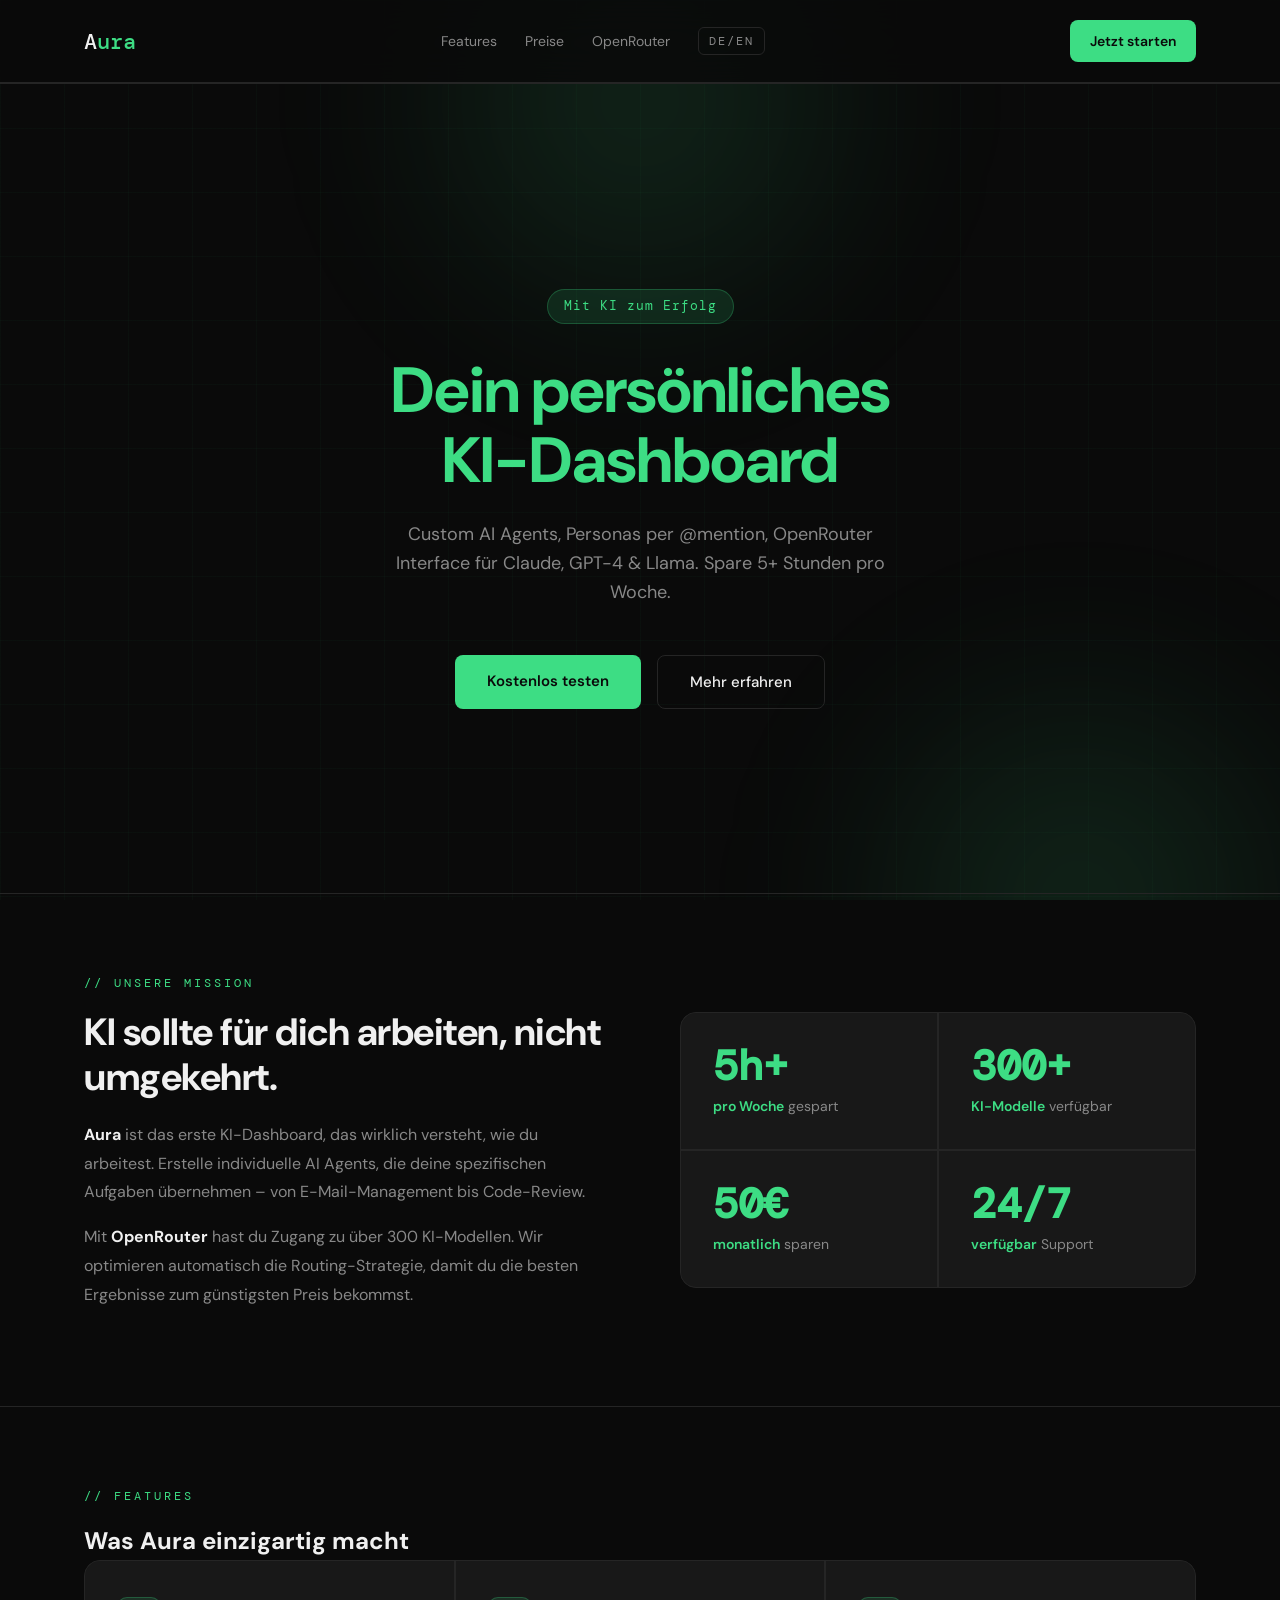
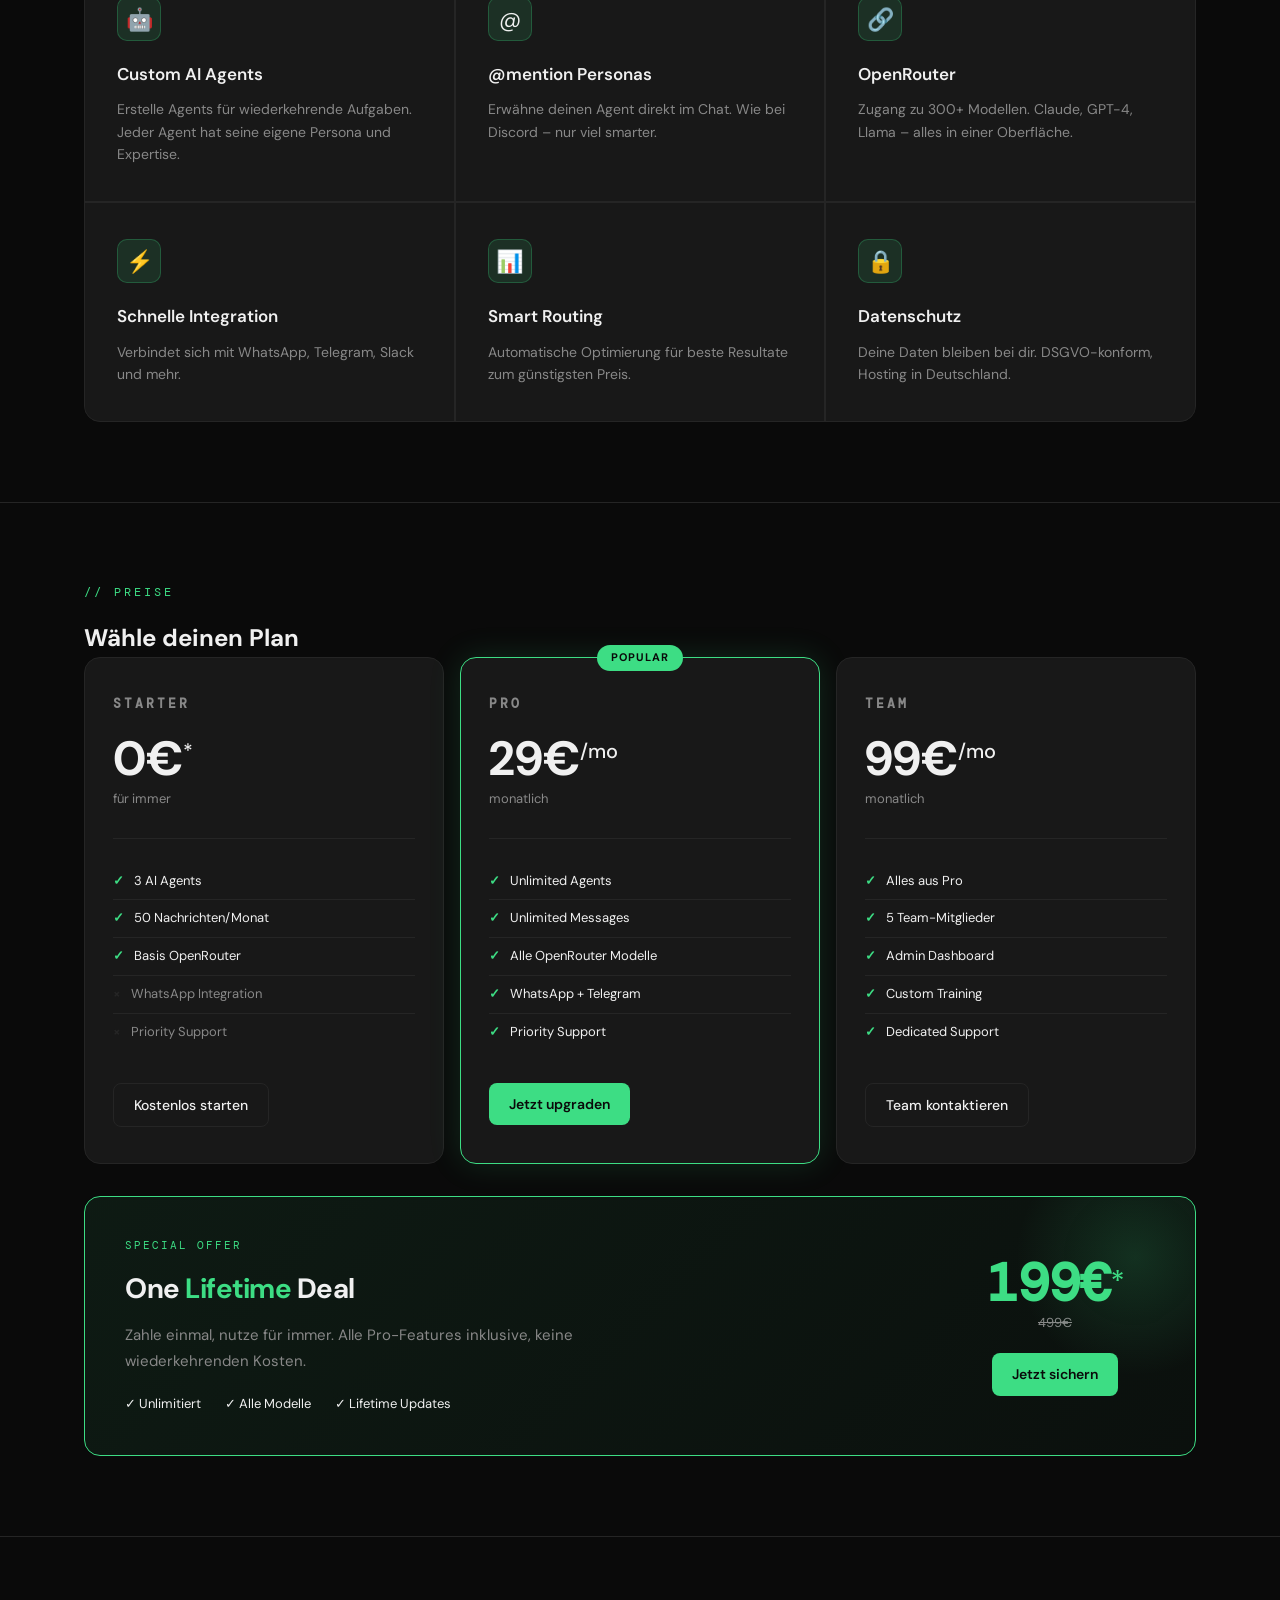
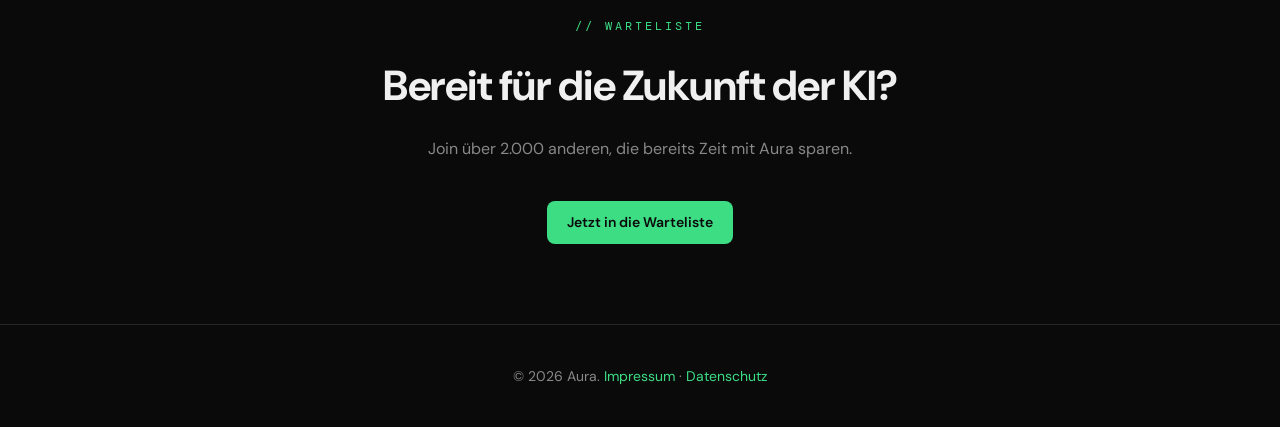
==== commit 5268794d: "Complete redesign: animations, glassmorphism, hover effects, single-page language toggle" ====
--- a/index.html
+++ b/index.html
@@ -1,558 +1,878 @@
 <!DOCTYPE html>
 <html lang="de">
 <head>
-    <meta charset="UTF-8">
-    <meta name="viewport" content="width=device-width, initial-scale=1.0">
-    <title>Aura – KI-Dashboard mit Custom AI Agents & OpenRouter Interface</title>
-    <meta name="description" content="Aura ist dein persönliches KI-Dashboard: Custom AI Agents, Personas per @mention, OpenRouter Interface für Claude, GPT-4 & Llama. Spare 5+ Stunden pro Woche.">
-    <link rel="icon" type="image/png" href="favicon.png">
-    <link href="https://fonts.googleapis.com/css2?family=DM+Sans:wght@400;500;600;700&family=DM+Mono:wght@400;500&display=swap" rel="stylesheet">
-    <style>
-        :root{--bg:#0A0A0A;--surface:#181818;--border:#252525;--text-primary:#F0F0F0;--text-secondary:#888888;--green:#3DDD84;--green-dim:rgba(61,221,132,0.12);--green-glow:rgba(61,221,132,0.15);}
-        *,*::before,*::after{margin:0;padding:0;box-sizing:border-box;max-width:100%;}
-        html{overflow-x:hidden;}
-        body{font-family:'DM Sans',sans-serif;background:var(--bg);color:var(--text-primary);line-height:1.6;overflow-x:hidden;width:100%;}
-        body::before{content:'';position:fixed;top:0;left:0;right:0;bottom:0;width:100%;height:100%;background-image:linear-gradient(rgba(61,221,132,0.04) 1px,transparent 1px),linear-gradient(90deg,rgba(61,221,132,0.04) 1px,transparent 1px);background-size:64px 64px;pointer-events:none;z-index:0;overflow:hidden;}
-        .container{max-width:1160px;width:100%;margin:0 auto;padding:0 24px;position:relative;z-index:1;}
-        header{border-bottom:1px solid var(--border);padding:20px 0;position:sticky;top:0;background:rgba(10,10,10,0.9);backdrop-filter:blur(12px);z-index:100;width:100%;}
-        header .inner{display:flex;justify-content:space-between;align-items:center;}
-        .logo{font-family:'DM Mono',monospace;font-size:22px;font-weight:500;letter-spacing:0;color:var(--text-primary);text-decoration:none;display:flex;align-items:center;gap:0;}
-        .logo span{color:var(--green);}
-        nav{display:flex;align-items:center;gap:28px;}
-        nav a{font-size:14px;color:var(--text-secondary);text-decoration:none;transition:color 0.2s;}
-        nav a:hover{color:var(--text-primary);}
-        .lang-switch{font-family:'DM Mono',monospace;font-size:12px;letter-spacing:2px;color:var(--text-secondary);text-decoration:none;border:1px solid var(--border);border-radius:6px;padding:5px 10px;transition:border-color 0.2s,color 0.2s;}
-        .lang-switch:hover{border-color:var(--green);color:var(--green);}
-        .btn-primary{background:var(--green);color:#0A0A0A;padding:10px 20px;border-radius:8px;border:none;cursor:pointer;font-family:'DM Sans',sans-serif;font-size:14px;font-weight:600;transition:opacity 0.2s,transform 0.2s;text-decoration:none;display:inline-block;}
-        .btn-primary:hover{opacity:0.85;transform:scale(1.03);}
-        .btn-secondary{background:transparent;color:var(--text-primary);padding:10px 20px;border-radius:8px;border:1px solid var(--border);cursor:pointer;font-family:'DM Sans',sans-serif;font-size:14px;font-weight:500;transition:border-color 0.2s,background 0.2s;text-decoration:none;display:inline-block;}
-        .btn-secondary:hover{border-color:var(--green);background:var(--green-dim);}
-        .section-label{font-family:'DM Mono',monospace;font-size:12px;color:var(--green);letter-spacing:3px;margin-bottom:16px;text-transform:uppercase;}
-        .hero-badge{display:inline-flex;align-items:center;gap:8px;background:var(--green-dim);border:1px solid rgba(61,221,132,0.25);border-radius:100px;padding:6px 16px;font-size:13px;color:var(--green);font-family:'DM Mono',monospace;letter-spacing:1px;margin-bottom:32px;}
-        .hero{text-align:center;padding:120px 0 100px;position:relative;overflow:hidden;}
-        .hero::before{content:'';position:absolute;top:0;left:50%;transform:translateX(-50%);width:600px;height:600px;max-width:100vw;background:radial-gradient(circle,var(--green-glow) 0%,transparent 70%);pointer-events:none;}
-        .hero h1{font-size:60px;font-weight:700;line-height:1.15;margin-bottom:24px;letter-spacing:-1px;}
-        .hero h1 span{color:var(--green);}
-        .hero p{font-size:18px;color:var(--text-secondary);max-width:540px;margin:0 auto 48px;}
-        .hero-buttons{display:flex;gap:16px;justify-content:center;flex-wrap:wrap;}
-        .hero-buttons .btn-primary,.hero-buttons .btn-secondary{padding:14px 32px;font-size:15px;}
-        .mission{padding:80px 0;border-top:1px solid var(--border);}
-        .mission-inner{display:grid;grid-template-columns:1fr 1fr;gap:80px;align-items:center;}
-        .mission-text h2{font-size:38px;font-weight:700;margin-bottom:20px;letter-spacing:-0.5px;line-height:1.2;}
-        .mission-text p{font-size:16px;color:var(--text-secondary);line-height:1.8;margin-bottom:16px;}
-        .mission-text p strong{color:var(--text-primary);}
-        .mission-stats{display:grid;grid-template-columns:1fr 1fr;gap:2px;background:var(--border);border:1px solid var(--border);border-radius:16px;overflow:hidden;}
-        .stat{background:var(--surface);padding:32px;}
-        .stat-value{font-size:42px;font-weight:700;color:var(--green);font-family:'DM Mono',monospace;line-height:1;margin-bottom:8px;}
-        .stat-label{font-size:14px;color:var(--text-secondary);}
-        .stat-label strong{color:var(--green);font-weight:600;}
-        .section{padding:80px 0;border-top:1px solid var(--border);}
-        .section h2{font-size:42px;font-weight:700;margin-bottom:60px;letter-spacing:-0.5px;}
-        .features-grid{display:grid;grid-template-columns:repeat(3,1fr);gap:2px;background:var(--border);border:1px solid var(--border);border-radius:16px;overflow:hidden;}
-        .feature-card{background:var(--surface);padding:36px 32px;transition:background 0.2s;}
-        .feature-card:hover{background:#1e1e1e;}
-        .feature-icon{width:44px;height:44px;background:var(--green-dim);border:1px solid rgba(61,221,132,0.2);border-radius:10px;display:flex;align-items:center;justify-content:center;font-size:22px;margin-bottom:20px;}
-        .feature-card h3{font-size:17px;font-weight:600;margin-bottom:10px;}
-        .feature-card p{font-size:14px;color:var(--text-secondary);line-height:1.6;}
-        .pricing-grid{display:grid;grid-template-columns:repeat(3,1fr);gap:16px;}
-        .pricing-card{background:var(--surface);border:1px solid var(--border);border-radius:16px;padding:36px 28px;transition:border-color 0.2s;position:relative;}
-        .pricing-card:hover{border-color:rgba(61,221,132,0.3);}
-        .pricing-card.featured{border-color:var(--green);box-shadow:0 0 32px rgba(61,221,132,0.08);}
-        .featured-badge{position:absolute;top:-13px;left:50%;transform:translateX(-50%);background:var(--green);color:#0A0A0A;font-size:11px;font-weight:700;padding:4px 14px;border-radius:100px;white-space:nowrap;letter-spacing:1px;}
-        .pricing-card h3{font-family:'DM Mono',monospace;font-size:13px;letter-spacing:3px;color:var(--text-secondary);text-transform:uppercase;margin-bottom:20px;}
-        .price{font-size:48px;font-weight:700;color:var(--text-primary);line-height:1;margin-bottom:6px;}
-        .price sup{font-size:20px;font-weight:500;vertical-align:super;}
-        .price-period{font-size:13px;color:var(--text-secondary);margin-bottom:28px;}
-        .pricing-divider{height:1px;background:var(--border);margin-bottom:24px;}
-        .feature-list{list-style:none;margin-bottom:32px;}
-        .feature-list li{font-size:13px;color:var(--text-secondary);padding:8px 0;display:flex;align-items:center;gap:10px;border-bottom:1px solid var(--border);}
-        .feature-list li:last-child{border-bottom:none;}
-        .feature-list li.included{color:var(--text-primary);}
-        .feature-list li.included::before{content:"✓";color:var(--green);font-weight:700;flex-shrink:0;}
-        .feature-list li.excluded::before{content:"×";color:var(--border);font-weight:700;flex-shrink:0;}
-        .lifetime-banner{margin-top:32px;background:linear-gradient(135deg,rgba(61,221,132,0.08) 0%,rgba(61,221,132,0.03) 100%);border:1px solid var(--green);border-radius:16px;padding:40px;display:flex;gap:48px;align-items:center;position:relative;overflow:hidden;}
-        .lifetime-banner::before{content:'';position:absolute;top:-60px;right:-60px;width:240px;height:240px;background:radial-gradient(circle,rgba(61,221,132,0.12) 0%,transparent 70%);pointer-events:none;}
-        .lifetime-tag{font-family:'DM Mono',monospace;font-size:11px;letter-spacing:2px;color:var(--green);margin-bottom:12px;}
-        .lifetime-banner-left{flex:1;}
-        .lifetime-banner-left h3{font-size:28px;font-weight:700;margin-bottom:12px;letter-spacing:-0.5px;}
-        .lifetime-banner-left h3 span{color:var(--green);}
-        .lifetime-banner-left>p{font-size:15px;color:var(--text-secondary);line-height:1.7;margin-bottom:20px;max-width:560px;}
-        .lifetime-perks{list-style:none;display:flex;flex-wrap:wrap;gap:10px 24px;}
-        .lifetime-perks li{font-size:13px;color:var(--text-primary);}
-        .lifetime-banner-right{min-width:200px;text-align:center;}
-        .lifetime-price{font-size:52px;font-weight:700;color:var(--green);font-family:'DM Mono',monospace;line-height:1;margin-bottom:4px;}
-        .lifetime-price sup{font-size:22px;font-weight:500;vertical-align:super;}
-        .lifetime-price span{font-size:16px;font-weight:400;color:var(--text-secondary);font-family:'DM Sans',sans-serif;}
-        .lifetime-saved{font-size:13px;color:var(--text-secondary);margin-bottom:20px;text-decoration:line-through;}
-        .cta-section{padding:80px 0;border-top:1px solid var(--border);text-align:center;}
-        .cta-section h2{font-size:42px;font-weight:700;margin-bottom:16px;letter-spacing:-0.5px;}
-        .cta-section p{font-size:16px;color:var(--text-secondary);margin-bottom:40px;}
-        .or-hero{padding:100px 0 60px;border-bottom:1px solid var(--border);}
-        .or-hero h1{font-size:52px;font-weight:700;letter-spacing:-1px;line-height:1.15;margin-bottom:20px;}
-        .or-hero h1 span{color:var(--green);}
-        .or-hero p{font-size:18px;color:var(--text-secondary);max-width:600px;margin-bottom:36px;}
-        .or-section{padding:72px 0;border-top:1px solid var(--border);}
-        .or-section h2{font-size:32px;font-weight:700;margin-bottom:16px;letter-spacing:-0.5px;}
-        .or-section p{font-size:16px;color:var(--text-secondary);max-width:700px;line-height:1.8;margin-bottom:12px;}
-        .or-section p strong{color:var(--text-primary);}
-        .or-analogy{background:var(--surface);border:1px solid var(--border);border-left:3px solid var(--green);border-radius:12px;padding:24px 28px;margin:20px 0;font-size:15px;color:var(--text-secondary);line-height:1.7;}
-        .or-analogy strong{color:var(--text-primary);}
-        .info-cards{display:grid;grid-template-columns:repeat(3,1fr);gap:16px;margin-top:32px;}
-        .info-card{background:var(--surface);border:1px solid var(--border);border-radius:14px;padding:28px;}
-        .info-card .icon{font-size:28px;margin-bottom:14px;display:block;}
-        .info-card h3{font-size:16px;font-weight:600;margin-bottom:8px;}
-        .info-card p{font-size:14px;color:var(--text-secondary);line-height:1.6;margin-bottom:0;}
-        .steps-grid{display:grid;grid-template-columns:repeat(2,1fr);gap:16px;margin-top:32px;}
-        .step-card{background:var(--surface);border:1px solid var(--border);border-radius:14px;padding:28px;display:flex;gap:20px;align-items:flex-start;}
-        .step-number{width:36px;height:36px;min-width:36px;background:var(--green-dim);border:1px solid rgba(61,221,132,0.25);border-radius:8px;display:flex;align-items:center;justify-content:center;font-family:'DM Mono',monospace;font-size:14px;font-weight:600;color:var(--green);}
-        .step-content h3{font-size:16px;font-weight:600;margin-bottom:6px;}
-        .step-content p{font-size:14px;color:var(--text-secondary);line-height:1.6;margin-bottom:0;}
-        .step-content a{color:var(--green);text-decoration:none;}
-        .or-cta{padding:80px 0;border-top:1px solid var(--border);text-align:center;}
-        .or-cta h2{font-size:36px;font-weight:700;margin-bottom:14px;letter-spacing:-0.5px;}
-        .or-cta p{font-size:16px;color:var(--text-secondary);margin-bottom:32px;max-width:500px;margin-left:auto;margin-right:auto;}
-        .waitlist-layout{display:grid;grid-template-columns:1fr 1fr;gap:48px;align-items:start;padding:72px 0;}
-        .waitlist-form-box{background:var(--surface);border:1px solid var(--border);border-radius:16px;padding:40px;}
-        .wl-field{margin-bottom:20px;}
-        .wl-field label{display:block;font-size:13px;color:var(--text-secondary);margin-bottom:8px;font-weight:500;}
-        .wl-field input{width:100%;padding:12px 16px;background:var(--bg);border:1px solid var(--border);border-radius:8px;color:var(--text-primary);font-family:'DM Sans',sans-serif;font-size:15px;outline:none;transition:border-color 0.2s;}
-        .wl-field input:focus{border-color:var(--green);}
-        .wl-field input::placeholder{color:var(--text-secondary);}
-        .wl-plan{margin-bottom:24px;}
-        .wl-plan>label{display:block;font-size:13px;color:var(--text-secondary);margin-bottom:8px;font-weight:500;}
-        .wl-plan-options{display:grid;grid-template-columns:1fr 1fr;gap:8px;}
-        .wl-plan-option{display:flex;align-items:center;gap:8px;background:var(--bg);border:1px solid var(--border);border-radius:8px;padding:10px 14px;cursor:pointer;font-size:14px;transition:border-color 0.2s;}
-        .wl-plan-option:hover{border-color:rgba(61,221,132,0.4);}
-        .wl-plan-option input{width:auto;min-width:unset;}
-        .wl-plan-featured{border-color:rgba(61,221,132,0.35)!important;color:var(--green);}
-        .waitlist-summary{padding-top:4px;}
-        .wl-tier{background:var(--surface);border:1px solid var(--border);border-radius:12px;padding:20px 24px;margin-bottom:12px;}
-        .wl-tier-special{border-color:var(--green);background:linear-gradient(135deg,rgba(61,221,132,0.06) 0%,transparent 100%);}
-        .wl-tier-head{display:flex;justify-content:space-between;align-items:center;margin-bottom:12px;}
-        .wl-tier-name{font-weight:700;font-size:16px;}
-        .wl-tier-price{font-family:'DM Mono',monospace;font-size:14px;color:var(--text-secondary);}
-        footer{border-top:1px solid var(--border);padding:32px 0;}
-        footer .footer-inner{display:flex;flex-direction:column;align-items:center;gap:12px;}
-        footer .footer-top{display:flex;justify-content:space-between;align-items:center;width:100%;flex-wrap:wrap;gap:12px;}
-        footer .footer-links{display:flex;gap:20px;flex-wrap:wrap;justify-content:center;}
-        footer p{font-size:13px;color:var(--text-secondary);}
-        footer a.footer-link{font-size:13px;color:var(--text-secondary);text-decoration:none;transition:color 0.2s;}
-        footer a.footer-link:hover{color:var(--green);}
-        @media(max-width:900px){.info-cards{grid-template-columns:1fr 1fr;}}
-        @media(max-width:768px){
-            .hero{padding:80px 0 60px;}
-            .hero h1{font-size:36px;letter-spacing:-0.5px;}
-            .hero p{font-size:16px;}
-            .features-grid{grid-template-columns:1fr;}
-            .pricing-grid{grid-template-columns:1fr;}
-            .steps-grid{grid-template-columns:1fr;}
-            .mission-inner{grid-template-columns:1fr;gap:40px;}
-            .mission-text h2{font-size:28px;}
-            .section h2{font-size:28px;}
-            .cta-section h2{font-size:28px;}
-            .or-hero h1{font-size:32px;}
-            .or-section h2{font-size:26px;}
-            .lifetime-banner{flex-direction:column;gap:32px;padding:28px 20px;}
-            .lifetime-price{font-size:42px;}
-            .waitlist-layout{grid-template-columns:1fr;padding:40px 0;}
-            .waitlist-form-box{padding:24px;}
-            .wl-plan-options{grid-template-columns:1fr;}
-            .info-cards{grid-template-columns:1fr;}
-            footer .footer-top{flex-direction:column;text-align:center;}
-        }
-        @media(max-width:600px){
-            .store-buttons{flex-direction:column;align-items:center;}
-            .store-btn{width:100%;max-width:280px;}
-            .models-inner{flex-direction:column;gap:16px;}
-            .fomo-bar{flex-direction:column;gap:10px;text-align:center;}
-        }
-
-        .hamburger{display:none;flex-direction:column;gap:5px;cursor:pointer;padding:4px;background:none;border:none;}
-        .hamburger span{display:block;width:24px;height:2px;background:var(--text-primary);border-radius:2px;transition:all 0.3s;}
-        .hamburger.open span:nth-child(1){transform:translateY(7px) rotate(45deg);}
-        .hamburger.open span:nth-child(2){opacity:0;}
-        .hamburger.open span:nth-child(3){transform:translateY(-7px) rotate(-45deg);}
-        .mobile-menu{display:none;position:fixed;top:65px;left:0;right:0;background:rgba(10,10,10,0.98);backdrop-filter:blur(16px);border-bottom:1px solid var(--border);padding:20px 24px;z-index:99;flex-direction:column;gap:4px;}
-        .mobile-menu.open{display:flex;}
-        .mobile-menu a{font-size:16px;color:var(--text-secondary);text-decoration:none;padding:12px 0;border-bottom:1px solid var(--border);transition:color 0.2s;}
-        .mobile-menu a:last-child{border-bottom:none;}
-        .mobile-menu a:hover{color:var(--green);}
-        .mobile-menu .btn-primary{margin-top:8px;text-align:center;padding:14px;}
-        .mobile-menu .lang-switch{border:none;padding:12px 0;letter-spacing:2px;}
-        @media(max-width:768px){
-            .hamburger{display:flex;}
-            nav a:not(.btn-primary):not(.lang-switch){display:none;}
-            nav .lang-switch{display:none;}
-            nav .btn-primary{display:none;}
-        }
-
-        /* ── Download Section ── */
-        .download-section{padding:60px 0;border-top:1px solid var(--border);text-align:center;}
-        .download-section h2{font-size:32px;font-weight:700;margin-bottom:10px;letter-spacing:-0.5px;}
-        .download-section p{font-size:16px;color:var(--text-secondary);margin-bottom:36px;}
-        .store-buttons{display:flex;gap:14px;justify-content:center;flex-wrap:wrap;}
-        .store-btn{display:flex;align-items:center;gap:12px;background:var(--surface);border:1px solid var(--border);border-radius:12px;padding:14px 22px;text-decoration:none;color:var(--text-primary);transition:border-color 0.2s,background 0.2s,transform 0.2s;min-width:160px;}
-        .store-btn:hover{border-color:var(--green);background:#1e1e1e;transform:translateY(-2px);}
-        .store-btn-icon{width:28px;height:28px;flex-shrink:0;display:flex;align-items:center;justify-content:center;}
-        .store-btn-icon svg{width:26px;height:26px;}
-        .store-btn-text{text-align:left;}
-        .store-btn-sub{font-size:10px;color:var(--text-secondary);display:block;line-height:1;}
-        .store-btn-name{font-size:15px;font-weight:600;display:block;line-height:1.4;}
-        .store-note{font-size:12px;color:var(--text-secondary);margin-top:16px;font-family:'DM Mono',monospace;letter-spacing:1px;}
-        /* ── Supported Models ── */
-        .models-section{padding:60px 0;border-top:1px solid var(--border);}
-        .models-inner{display:flex;align-items:center;gap:48px;flex-wrap:wrap;}
-        .models-label{font-family:'DM Mono',monospace;font-size:12px;color:var(--text-secondary);letter-spacing:2px;white-space:nowrap;flex-shrink:0;}
-        .models-badges{display:flex;gap:10px;flex-wrap:wrap;align-items:center;}
-        .model-badge{display:flex;align-items:center;gap:8px;background:var(--surface);border:1px solid var(--border);border-radius:8px;padding:8px 14px;font-size:13px;font-weight:500;transition:border-color 0.2s;}
-        .model-badge:hover{border-color:rgba(61,221,132,0.3);}
-        .model-dot{width:8px;height:8px;border-radius:50%;flex-shrink:0;}
-        /* ── Pricing Card hover glow ── */
-        .pricing-card{transition:border-color 0.2s,transform 0.2s,box-shadow 0.2s;}
-        .pricing-card:hover{border-color:rgba(61,221,132,0.3);transform:translateY(-3px);box-shadow:0 8px 32px rgba(0,0,0,0.3);}
-        .pricing-card.featured:hover{box-shadow:0 8px 40px rgba(61,221,132,0.15);}
-        /* ── FOMO Timer ── */
-        .fomo-bar{background:linear-gradient(90deg,rgba(61,221,132,0.1),rgba(61,221,132,0.05));border:1px solid rgba(61,221,132,0.2);border-radius:10px;padding:12px 20px;display:flex;align-items:center;justify-content:space-between;gap:16px;margin-bottom:28px;flex-wrap:wrap;}
-        .fomo-bar-left{display:flex;align-items:center;gap:10px;font-size:13px;}
-        .fomo-dot{width:8px;height:8px;border-radius:50%;background:var(--green);animation:pulse 1.5s infinite;}
-        @keyframes pulse{0%,100%{opacity:1;transform:scale(1);}50%{opacity:0.6;transform:scale(1.2);}}
-        .fomo-timer{display:flex;gap:8px;align-items:center;}
-        .fomo-unit{text-align:center;}
-        .fomo-val{font-family:'DM Mono',monospace;font-size:18px;font-weight:700;color:var(--green);display:block;line-height:1;}
-        .fomo-lab{font-size:10px;color:var(--text-secondary);display:block;margin-top:2px;letter-spacing:1px;}
-        .fomo-sep{font-family:'DM Mono',monospace;font-size:18px;font-weight:700;color:var(--green);margin-bottom:8px;}
-        .seats-badge{font-family:'DM Mono',monospace;font-size:11px;font-weight:700;color:#0A0A0A;background:var(--green);padding:4px 10px;border-radius:6px;white-space:nowrap;}
-        /* ── Billing Toggle ── */
-        .billing-toggle-wrap{display:flex;align-items:center;justify-content:center;gap:14px;margin-bottom:36px;}
-        .billing-toggle-wrap span{font-size:13px;color:var(--text-secondary);}
-        .billing-toggle-wrap span.active{color:var(--text-primary);font-weight:600;}
-        .toggle-pill{position:relative;width:48px;height:26px;background:var(--border);border-radius:100px;cursor:pointer;transition:background 0.25s;flex-shrink:0;}
-        .toggle-pill.yearly{background:var(--green);}
-        .toggle-pill::after{content:'';position:absolute;top:3px;left:3px;width:20px;height:20px;border-radius:50%;background:#fff;transition:transform 0.25s;}
-        .toggle-pill.yearly::after{transform:translateX(22px);}
-        .toggle-save-badge{font-size:11px;font-weight:700;letter-spacing:.5px;color:#0A0A0A;background:var(--green);padding:3px 9px;border-radius:100px;margin-left:2px;}
-
-
-        /* ── Message Highlight ── */
-        .msg-highlight{background:var(--green-dim);border:1px solid rgba(61,221,132,0.25);border-radius:10px;padding:12px 16px;margin:12px 0 20px;display:flex;align-items:center;gap:12px;}
-        .msg-highlight-val{font-family:'DM Mono',monospace;font-size:22px;font-weight:700;color:var(--green);white-space:nowrap;}
-        .msg-highlight-label{font-size:13px;color:var(--text-secondary);line-height:1.4;}
-        .msg-highlight-label strong{color:var(--text-primary);}
-        /* ── Model Universe Grid ── */
-        .model-universe{margin-top:40px;}
-        .model-universe-grid{display:grid;grid-template-columns:repeat(3,1fr);gap:12px;margin-top:20px;}
-        .model-category{background:var(--surface);border:1px solid var(--border);border-radius:12px;padding:20px;}
-        .model-category-label{font-family:'DM Mono',monospace;font-size:10px;letter-spacing:2px;color:var(--green);text-transform:uppercase;margin-bottom:12px;}
-        .model-tags{display:flex;flex-wrap:wrap;gap:6px;}
-        .model-tag{font-family:'DM Mono',monospace;font-size:11px;font-weight:500;background:var(--bg);border:1px solid var(--border);border-radius:6px;padding:4px 10px;color:var(--text-primary);letter-spacing:0.5px;transition:border-color 0.2s,color 0.2s;}
-        .model-tag:hover{border-color:rgba(61,221,132,0.4);color:var(--green);}
-        .model-universe-footer{margin-top:14px;font-size:13px;color:var(--text-secondary);font-family:'DM Mono',monospace;letter-spacing:1px;}
-        @media(max-width:768px){.model-universe-grid{grid-template-columns:1fr;}}
-        </style>
+  <meta charset="UTF-8">
+  <meta name="viewport" content="width=device-width, initial-scale=1.0">
+  <title>Aura – KI-Dashboard mit Custom AI Agents & OpenRouter Interface</title>
+  <meta name="description" content="Aura ist dein persönliches KI-Dashboard: Custom AI Agents, Personas per @mention, OpenRouter Interface für Claude, GPT-4 & Llama. Spare 5+ Stunden pro Woche.">
+  <link rel="icon" type="image/png" href="favicon.png">
+  <link rel="preconnect" href="https://fonts.googleapis.com">
+  <link rel="preconnect" href="https://fonts.gstatic.com" crossorigin>
+  <link href="https://fonts.googleapis.com/css2?family=DM+Sans:wght@400;500;600;700&family=DM+Mono:wght@400;500&display=swap" rel="stylesheet">
+  <style>
+    :root {
+      --bg: #0A0A0A;
+      --surface: #181818;
+      --surface-hover: #1e1e1e;
+      --border: #252525;
+      --text-primary: #F0F0F0;
+      --text-secondary: #888888;
+      --green: #3DDD84;
+      --green-dim: rgba(61, 221, 132, 0.12);
+      --green-glow: rgba(61, 221, 132, 0.25);
+      --green-light: rgba(61, 221, 132, 0.08);
+    }
+    * { margin: 0; padding: 0; box-sizing: border-box; max-width: 100%; }
+    html { scroll-behavior: smooth; overflow-x: hidden; }
+    body {
+      font-family: 'DM Sans', sans-serif;
+      background: var(--bg);
+      color: var(--text-primary);
+      line-height: 1.6;
+      overflow-x: hidden;
+    }
+    /* Grid Background */
+    body::before {
+      content: '';
+      position: fixed;
+      top: 0;
+      left: 0;
+      right: 0;
+      bottom: 0;
+      width: 100%;
+      height: 100%;
+      background-image: linear-gradient(rgba(61, 221, 132, 0.03) 1px, transparent 1px),
+                        linear-gradient(90deg, rgba(61, 221, 132, 0.03) 1px, transparent 1px);
+      background-size: 64px 64px;
+      pointer-events: none;
+      z-index: 0;
+    }
+    /* Light Effects */
+    .bg-glow {
+      position: fixed;
+      top: 0;
+      left: 0;
+      width: 100%;
+      height: 100%;
+      pointer-events: none;
+      z-index: 0;
+      overflow: hidden;
+    }
+    .glow-spot {
+      position: absolute;
+      width: 600px;
+      height: 600px;
+      background: radial-gradient(circle, var(--green-glow) 0%, transparent 70%);
+      border-radius: 50%;
+      filter: blur(80px);
+      opacity: 0.6;
+      animation: float 20s ease-in-out infinite;
+    }
+    .glow-spot:nth-child(1) { top: -200px; left: 50%; transform: translateX(-50%); }
+    .glow-spot:nth-child(2) { bottom: -300px; right: -100px; animation-delay: -10s; }
+    @keyframes float {
+      0%, 100% { transform: translateX(-50%) translateY(0) scale(1); }
+      50% { transform: translateX(-50%) translateY(30px) scale(1.1); }
+    }
+    .container {
+      max-width: 1160px;
+      width: 100%;
+      margin: 0 auto;
+      padding: 0 24px;
+      position: relative;
+      z-index: 1;
+    }
+    /* Navigation */
+    header {
+      border-bottom: 1px solid var(--border);
+      padding: 20px 0;
+      position: sticky;
+      top: 0;
+      background: rgba(10, 10, 10, 0.85);
+      backdrop-filter: blur(20px);
+      z-index: 100;
+      width: 100%;
+      transition: all 0.3s ease;
+    }
+    header.scrolled {
+      padding: 12px 0;
+      background: rgba(10, 10, 10, 0.95);
+    }
+    header .inner {
+      display: flex;
+      justify-content: space-between;
+      align-items: center;
+    }
+    .logo {
+      font-family: 'DM Mono', monospace;
+      font-size: 22px;
+      font-weight: 500;
+      color: var(--text-primary);
+      text-decoration: none;
+      display: flex;
+      align-items: center;
+      gap: 0;
+    }
+    .logo span { color: var(--green); }
+    nav {
+      display: flex;
+      align-items: center;
+      gap: 28px;
+    }
+    nav a {
+      font-size: 14px;
+      color: var(--text-secondary);
+      text-decoration: none;
+      transition: color 0.2s;
+      position: relative;
+    }
+    nav a::after {
+      content: '';
+      position: absolute;
+      bottom: -4px;
+      left: 0;
+      width: 0;
+      height: 2px;
+      background: var(--green);
+      transition: width 0.3s ease;
+    }
+    nav a:hover { color: var(--text-primary); }
+    nav a:hover::after { width: 100%; }
+    .lang-switch {
+      font-family: 'DM Mono', monospace;
+      font-size: 12px;
+      letter-spacing: 2px;
+      color: var(--text-secondary);
+      text-decoration: none;
+      border: 1px solid var(--border);
+      border-radius: 6px;
+      padding: 5px 10px;
+      transition: all 0.2s;
+      cursor: pointer;
+      background: transparent;
+    }
+    .lang-switch:hover {
+      border-color: var(--green);
+      color: var(--green);
+    }
+    .btn-primary {
+      background: var(--green);
+      color: #0A0A0A;
+      padding: 10px 20px;
+      border-radius: 8px;
+      border: none;
+      cursor: pointer;
+      font-family: 'DM Sans', sans-serif;
+      font-size: 14px;
+      font-weight: 600;
+      transition: all 0.2s;
+      text-decoration: none;
+      display: inline-block;
+    }
+    .btn-primary:hover {
+      opacity: 0.85;
+      transform: scale(1.03);
+      box-shadow: 0 4px 20px var(--green-glow);
+    }
+    .btn-secondary {
+      background: transparent;
+      color: var(--text-primary);
+      padding: 10px 20px;
+      border-radius: 8px;
+      border: 1px solid var(--border);
+      cursor: pointer;
+      font-family: 'DM Sans', sans-serif;
+      font-size: 14px;
+      font-weight: 500;
+      transition: all 0.2s;
+      text-decoration: none;
+      display: inline-block;
+    }
+    .btn-secondary:hover {
+      border-color: var(--green);
+      background: var(--green-dim);
+      transform: translateY(-2px);
+    }
+    /* Hero Section */
+    .hero {
+      text-align: center;
+      padding: 120px 0 100px;
+      position: relative;
+      overflow: hidden;
+      min-height: 90vh;
+      display: flex;
+      flex-direction: column;
+      justify-content: center;
+      align-items: center;
+    }
+    .hero-badge {
+      display: inline-flex;
+      align-items: center;
+      gap: 8px;
+      background: var(--green-dim);
+      border: 1px solid var(--green-glow);
+      border-radius: 100px;
+      padding: 6px 16px;
+      font-size: 13px;
+      color: var(--green);
+      font-family: 'DM Mono', monospace;
+      letter-spacing: 1px;
+      margin-bottom: 32px;
+      animation: fadeInDown 0.8s ease forwards;
+    }
+    .hero h1 {
+      font-size: clamp(2.5rem, 6vw, 4rem);
+      font-weight: 700;
+      line-height: 1.1;
+      margin-bottom: 24px;
+      letter-spacing: -1px;
+      animation: fadeInUp 0.8s ease 0.2s forwards;
+      opacity: 0;
+    }
+    .hero h1 span { color: var(--green); }
+    .hero p {
+      font-size: 18px;
+      color: var(--text-secondary);
+      max-width: 540px;
+      margin: 0 auto 48px;
+      animation: fadeInUp 0.8s ease 0.4s forwards;
+      opacity: 0;
+    }
+    .hero-buttons {
+      display: flex;
+      gap: 16px;
+      justify-content: center;
+      flex-wrap: wrap;
+      animation: fadeInUp 0.8s ease 0.6s forwards;
+      opacity: 0;
+    }
+    .hero-buttons .btn-primary,
+    .hero-buttons .btn-secondary {
+      padding: 14px 32px;
+      font-size: 15px;
+    }
+    @keyframes fadeInDown {
+      from { opacity: 0; transform: translateY(-30px); }
+      to { opacity: 1; transform: translateY(0); }
+    }
+    @keyframes fadeInUp {
+      from { opacity: 0; transform: translateY(30px); }
+      to { opacity: 1; transform: translateY(0); }
+    }
+    /* Section Styles */
+    .section-label {
+      font-family: 'DM Mono', monospace;
+      font-size: 12px;
+      color: var(--green);
+      letter-spacing: 3px;
+      margin-bottom: 16px;
+      text-transform: uppercase;
+    }
+    section {
+      padding: 80px 0;
+      border-top: 1px solid var(--border);
+      position: relative;
+    }
+    .section h2 {
+      font-size: clamp(2rem, 4vw, 2.5rem);
+      font-weight: 700;
+      margin-bottom: 60px;
+      letter-spacing: -0.5px;
+    }
+    /* Mission Section */
+    .mission-inner {
+      display: grid;
+      grid-template-columns: 1fr 1fr;
+      gap: 80px;
+      align-items: center;
+    }
+    .mission-text h2 {
+      font-size: 38px;
+      font-weight: 700;
+      margin-bottom: 20px;
+      letter-spacing: -0.5px;
+      line-height: 1.2;
+    }
+    .mission-text p {
+      font-size: 16px;
+      color: var(--text-secondary);
+      line-height: 1.8;
+      margin-bottom: 16px;
+    }
+    .mission-text p strong { color: var(--text-primary); }
+    .mission-stats {
+      display: grid;
+      grid-template-columns: 1fr 1fr;
+      gap: 2px;
+      background: var(--border);
+      border: 1px solid var(--border);
+      border-radius: 16px;
+      overflow: hidden;
+    }
+    .stat {
+      background: var(--surface);
+      padding: 32px;
+      transition: all 0.3s ease;
+    }
+    .stat:hover {
+      background: var(--surface-hover);
+    }
+    .stat-value {
+      font-size: 42px;
+      font-weight: 700;
+      color: var(--green);
+      font-family: 'DM Mono', monospace;
+      line-height: 1;
+      margin-bottom: 8px;
+    }
+    .stat-label {
+      font-size: 14px;
+      color: var(--text-secondary);
+    }
+    .stat-label strong {
+      color: var(--green);
+      font-weight: 600;
+    }
+    /* Features Grid */
+    .features-grid {
+      display: grid;
+      grid-template-columns: repeat(3, 1fr);
+      gap: 2px;
+      background: var(--border);
+      border: 1px solid var(--border);
+      border-radius: 16px;
+      overflow: hidden;
+    }
+    .feature-card {
+      background: var(--surface);
+      padding: 36px 32px;
+      transition: all 0.3s ease;
+      position: relative;
+      overflow: hidden;
+    }
+    .feature-card::before {
+      content: '';
+      position: absolute;
+      top: 0;
+      left: 0;
+      right: 0;
+      height: 2px;
+      background: linear-gradient(90deg, transparent, var(--green), transparent);
+      opacity: 0;
+      transition: opacity 0.3s ease;
+    }
+    .feature-card:hover {
+      background: var(--surface-hover);
+      transform: translateY(-4px);
+    }
+    .feature-card:hover::before { opacity: 1; }
+    .feature-icon {
+      width: 44px;
+      height: 44px;
+      background: var(--green-dim);
+      border: 1px solid var(--green-glow);
+      border-radius: 10px;
+      display: flex;
+      align-items: center;
+      justify-content: center;
+      font-size: 22px;
+      margin-bottom: 20px;
+    }
+    .feature-card h3 {
+      font-size: 17px;
+      font-weight: 600;
+      margin-bottom: 10px;
+    }
+    .feature-card p {
+      font-size: 14px;
+      color: var(--text-secondary);
+      line-height: 1.6;
+    }
+    /* Pricing */
+    .pricing-grid {
+      display: grid;
+      grid-template-columns: repeat(3, 1fr);
+      gap: 16px;
+    }
+    .pricing-card {
+      background: var(--surface);
+      border: 1px solid var(--border);
+      border-radius: 16px;
+      padding: 36px 28px;
+      transition: all 0.3s ease;
+      position: relative;
+    }
+    .pricing-card:hover {
+      border-color: var(--green-glow);
+      transform: translateY(-4px);
+    }
+    .pricing-card.featured {
+      border-color: var(--green);
+      box-shadow: 0 0 32px rgba(61, 221, 132, 0.15);
+    }
+    .featured-badge {
+      position: absolute;
+      top: -13px;
+      left: 50%;
+      transform: translateX(-50%);
+      background: var(--green);
+      color: #0A0A0A;
+      font-size: 11px;
+      font-weight: 700;
+      padding: 4px 14px;
+      border-radius: 100px;
+      white-space: nowrap;
+      letter-spacing: 1px;
+    }
+    .pricing-card h3 {
+      font-family: 'DM Mono', monospace;
+      font-size: 13px;
+      letter-spacing: 3px;
+      color: var(--text-secondary);
+      text-transform: uppercase;
+      margin-bottom: 20px;
+    }
+    .price {
+      font-size: 48px;
+      font-weight: 700;
+      color: var(--text-primary);
+      line-height: 1;
+      margin-bottom: 6px;
+    }
+    .price sup {
+      font-size: 20px;
+      font-weight: 500;
+      vertical-align: super;
+    }
+    .price-period {
+      font-size: 13px;
+      color: var(--text-secondary);
+      margin-bottom: 28px;
+    }
+    .pricing-divider {
+      height: 1px;
+      background: var(--border);
+      margin-bottom: 24px;
+    }
+    .feature-list {
+      list-style: none;
+      margin-bottom: 32px;
+    }
+    .feature-list li {
+      font-size: 13px;
+      color: var(--text-secondary);
+      padding: 8px 0;
+      display: flex;
+      align-items: center;
+      gap: 10px;
+      border-bottom: 1px solid var(--border);
+    }
+    .feature-list li:last-child { border-bottom: none; }
+    .feature-list li.included { color: var(--text-primary); }
+    .feature-list li.included::before {
+      content: "✓";
+      color: var(--green);
+      font-weight: 700;
+      flex-shrink: 0;
+    }
+    .feature-list li.excluded::before {
+      content: "×";
+      color: var(--border);
+      font-weight: 700;
+      flex-shrink: 0;
+    }
+    /* Lifetime Banner */
+    .lifetime-banner {
+      margin-top: 32px;
+      background: linear-gradient(135deg, var(--green-light) 0%, rgba(61, 221, 132, 0.03) 100%);
+      border: 1px solid var(--green);
+      border-radius: 16px;
+      padding: 40px;
+      display: flex;
+      gap: 48px;
+      align-items: center;
+      position: relative;
+      overflow: hidden;
+    }
+    .lifetime-banner::before {
+      content: '';
+      position: absolute;
+      top: -60px;
+      right: -60px;
+      width: 240px;
+      height: 240px;
+      background: radial-gradient(circle, rgba(61, 221, 132, 0.15) 0%, transparent 70%);
+      pointer-events: none;
+    }
+    .lifetime-tag {
+      font-family: 'DM Mono', monospace;
+      font-size: 11px;
+      letter-spacing: 2px;
+      color: var(--green);
+      margin-bottom: 12px;
+    }
+    .lifetime-banner-left { flex: 1; }
+    .lifetime-banner-left h3 {
+      font-size: 28px;
+      font-weight: 700;
+      margin-bottom: 12px;
+      letter-spacing: -0.5px;
+    }
+    .lifetime-banner-left h3 span { color: var(--green); }
+    .lifetime-banner-left > p {
+      font-size: 15px;
+      color: var(--text-secondary);
+      line-height: 1.7;
+      margin-bottom: 20px;
+      max-width: 560px;
+    }
+    .lifetime-perks {
+      list-style: none;
+      display: flex;
+      flex-wrap: wrap;
+      gap: 10px 24px;
+    }
+    .lifetime-perks li {
+      font-size: 13px;
+      color: var(--text-primary);
+    }
+    .lifetime-banner-right {
+      min-width: 200px;
+      text-align: center;
+    }
+    .lifetime-price {
+      font-size: 52px;
+      font-weight: 700;
+      color: var(--green);
+      font-family: 'DM Mono', monospace;
+      line-height: 1;
+      margin-bottom: 4px;
+    }
+    .lifetime-price sup {
+      font-size: 22px;
+      font-weight: 500;
+      vertical-align: super;
+    }
+    .lifetime-price span {
+      font-size: 16px;
+      font-weight: 400;
+      color: var(--text-secondary);
+      font-family: 'DM Sans', sans-serif;
+    }
+    .lifetime-saved {
+      font-size: 13px;
+      color: var(--text-secondary);
+      margin-bottom: 20px;
+      text-decoration: line-through;
+    }
+    /* CTA Section */
+    .cta-section {
+      padding: 80px 0;
+      border-top: 1px solid var(--border);
+      text-align: center;
+    }
+    .cta-section h2 {
+      font-size: 42px;
+      font-weight: 700;
+      margin-bottom: 16px;
+      letter-spacing: -0.5px;
+    }
+    .cta-section p {
+      font-size: 16px;
+      color: var(--text-secondary);
+      margin-bottom: 40px;
+    }
+    /* Footer */
+    footer {
+      padding: 40px 0;
+      border-top: 1px solid var(--border);
+      text-align: center;
+    }
+    footer p {
+      font-size: 14px;
+      color: var(--text-secondary);
+    }
+    footer a {
+      color: var(--green);
+      text-decoration: none;
+    }
+    footer a:hover {
+      text-decoration: underline;
+    }
+    /* Fade In Animation */
+    .fade-in {
+      opacity: 0;
+      transform: translateY(40px);
+      transition: opacity 0.8s ease, transform 0.8s ease;
+    }
+    .fade-in.visible {
+      opacity: 1;
+      transform: none;
+    }
+    /* Language Toggle */
+    [data-lang="en"] { display: none; }
+    body.en [data-lang="de"] { display: none !important; }
+    body.en [data-lang="en"] { display: block; }
+    /* Responsive */
+    @media (max-width: 768px) {
+      .mission-inner { grid-template-columns: 1fr; gap: 40px; }
+      .features-grid, .pricing-grid { grid-template-columns: 1fr; }
+      nav { display: none; }
+      .hero { padding: 80px 0 60px; }
+      .lifetime-banner { flex-direction: column; text-align: center; gap: 24px; }
+    }
+  </style>
 </head>
 <body>
-<header><div class="container"><div class="inner">
-        <a href="index.html" class="logo">AU<span>R</span>A</a>
+  <div class="bg-glow">
+    <div class="glow-spot"></div>
+    <div class="glow-spot"></div>
+  </div>
+
+  <header>
+    <div class="container">
+      <div class="inner">
+        <a href="#" class="logo">A<span>ura</span></a>
         <nav>
-            <a href="index.html#mission">Mission</a>
-            <a href="features.html">Features</a>
-            <a href="index.html#pricing">Pricing</a>
-            <a href="openrouter.html">OpenRouter</a>
-            <a href="index_en.html" class="lang-switch">EN</a>
-            <a href="waitlist.html" class="btn-primary">Waitlist beitreten</a>
+          <a href="#features"><span data-lang="de">Features</span><span data-lang="en">Features</span></a>
+          <a href="#pricing"><span data-lang="de">Preise</span><span data-lang="en">Pricing</span></a>
+          <a href="#openrouter"><span data-lang="de">OpenRouter</span><span data-lang="en">OpenRouter</span></a>
+          <button class="lang-switch" onclick="toggleLang()">DE/EN</button>
         </nav>
-        <button class="hamburger" id="hamburger" aria-label="Menu">
-            <span></span><span></span><span></span>
-        </button>
-    </div></div></header>
-    <div class="mobile-menu" id="mobileMenu">
-        <a href="index.html#mission">Mission</a>
-        <a href="features.html">Features</a>
-        <a href="index.html#pricing">Pricing</a>
-        <a href="openrouter.html">OpenRouter</a>
-        <a href="index_en.html" class="lang-switch">EN</a>
-        <a href="waitlist.html" class="btn-primary">Waitlist beitreten</a>
-    </div>
-<main>
-  <section class="hero"><div class="container">
-    <div class="hero-badge">✦ NOW IN BETA</div>
-    <h1>Der klügste Assistent,<br>den du je <span>haben wirst.</span></h1>
-    <p>Dein persönliches <strong style="color:var(--text-primary);">KI-Dashboard</strong> mit Custom AI Agents, Personas per @mention und OpenRouter Interface – spare 5+ Stunden pro Woche.</p>
-    <div class="hero-buttons"><a href="waitlist.html" class="btn-primary">Jetzt auf Waitlist</a><a href="#features" class="btn-secondary">Features entdecken</a></div>
-  </div></section>
-
-  <section id="mission" class="mission"><div class="container"><div class="mission-inner">
-    <div class="mission-text">
-      <div class="section-label">// Unsere Mission</div>
-      <h2>KI für alle –<br>einfach und <span style="color:var(--green);">erschwinglich.</span></h2>
-      <p>Wir glauben, dass künstliche Intelligenz kein Luxus sein sollte. <strong>Aura macht KI für jeden zugänglich</strong> – ohne versteckte Kosten, ohne Kompromisse.</p>
-      <p>Für <strong>volle Kostenkontrolle</strong> verbindest du einfach deinen eigenen OpenRouter API Key.</p>
-    </div>
-    <div class="mission-stats">
-      <div class="stat"><div class="stat-value">€0</div><div class="stat-label"><strong>Einstieg</strong> – für immer kostenlos</div></div>
-      <div class="stat"><div class="stat-value">9+</div><div class="stat-label">Starke Features inklusive</div></div>
-      <div class="stat"><div class="stat-value">100%</div><div class="stat-label"><strong>Kostenkontrolle</strong> mit BYOK</div></div>
-      <div class="stat"><div class="stat-value">∞</div><div class="stat-label">Modelle via OpenRouter</div></div>
-    </div>
-  </div></div></section>
-  <section id="features" class="section"><div class="container">
-    <div class="section-label">// Features</div>
-    <h2>Alles was du brauchst.<br><span style="color:var(--green);">Ohne den Rest.</span></h2>
-    <div class="features-grid">
-      <div class="feature-card"><div class="feature-icon">🎭</div><h3>Custom AI Agents & Personas</h3><p>Erstelle spezialisierte Agenten per @mention – @developer, @coach, @analyst. Jeder mit eigenem Kontext. Spare Zeit durch sofortigen Experten-Zugriff statt langer Prompts.</p></div>
-      <div class="feature-card"><div class="feature-icon">🔌</div><h3>API Konnektoren</h3><p>Verbinde beliebige APIs – Kalender, CRM, Datenbanken. Automatisiere Workflows und lass Aura für dich arbeiten, während du dich auf das Wichtige konzentrierst.</p></div>
-      <div class="feature-card"><div class="feature-icon">🔑</div><h3>Bring Your Own Key</h3><p>Nutze deinen eigenen OpenRouter API Key – zahle nur was du wirklich nutzt. Bis zu <strong style="color:var(--green);">80% günstiger</strong> als ein ChatGPT Plus-Abo bei gleicher Leistung.</p></div>
-      <div class="feature-card"><div class="feature-icon">🌐</div><h3>Web Search & Wetter</h3><p>Aktuelle Informationen direkt im Chat – kein Tab-Wechsel, kein Copy-Paste. Kostenlos inklusive, immer aktuell.</p></div>
-      <div class="feature-card"><div class="feature-icon">🧠</div><h3>Intelligentes Gedächtnis</h3><p>Aura lernt dich kennen – dein Tech-Stack, deine Ziele, dein Stil. Spare täglich 20+ Minuten durch Kontext, den du nie mehr erklären musst.</p></div>
-      <div class="feature-card"><div class="feature-icon">⚡</div><h3>Heartbeat Agent</h3><p>Dein KI-Agent arbeitet 24/7 – auch wenn du schläfst. Überwacht Events, sendet Alerts und führt Workflows aus. <a href="features.html#heartbeat" style="color:var(--green);">Beispiele →</a></p></div>
-    </div>
-        <!-- ── Model Universe ── -->
-    <div class="model-universe">
-      <div class="section-label">// Model Universe</div>
-      <p style="font-size:15px;color:var(--text-secondary);margin-bottom:16px;">Wähle frei zwischen den besten Modellen der Welt – alle via <strong style="color:var(--text-primary);">OpenRouter</strong> in einer App.</p>
-      <div class="model-universe-grid">
-        <div class="model-category">
-          <div class="model-category-label">🚀 Frontier</div>
-          <div class="model-tags">
-            <span class="model-tag">GPT-5 Nano</span><span class="model-tag">GPT-4o</span><span class="model-tag">Claude 3.5</span><span class="model-tag">Gemini 2.0</span>
-          </div>
-        </div>
-        <div class="model-category">
-          <div class="model-category-label">🔓 Open Source</div>
-          <div class="model-tags">
-            <span class="model-tag">Llama 3.3</span><span class="model-tag">DeepSeek-V3</span><span class="model-tag">Mistral Large</span><span class="model-tag">Qwen 2.5</span>
-          </div>
-        </div>
-        <div class="model-category">
-          <div class="model-category-label">🎯 Specialists</div>
-          <div class="model-tags">
-            <span class="model-tag">Perplexity Sonar</span><span class="model-tag">Nvidia Nemotron</span><span class="model-tag">Kimi-v1.5</span><span class="model-tag">MiniMax</span>
-          </div>
-        </div>
-      </div>
-      <p class="model-universe-footer">+ 150 weitere Modelle via OpenRouter Konnektivität</p>
-    </div>
-  </div></section>
-  <section id="pricing" class="section"><div class="container">
-    <div class="section-label">// Pricing</div>
-    <h2>Einfaches Pricing.<br>Keine Überraschungen.</h2>
-    <div class="billing-toggle-wrap">
-        <span id="lblMonthly" class="active">Monatlich</span>
-        <div class="toggle-pill" id="billingToggle"></div>
-        <span id="lblYearly">Jährlich <span class="toggle-save-badge">BIS ZU 20% SPAREN</span></span>
-      </div>
-    <div class="fomo-bar">
-      <div class="fomo-bar-left"><div class="fomo-dot"></div><span style="color:var(--text-secondary);"><strong style="color:var(--text-primary);">Early Access</strong> läuft ab in</span><div class="fomo-timer"><div class="fomo-unit"><span class="fomo-val" id="fomoD">--</span><span class="fomo-lab">TAGE</span></div><span class="fomo-sep">:</span><div class="fomo-unit"><span class="fomo-val" id="fomoH">--</span><span class="fomo-lab">STD</span></div><span class="fomo-sep">:</span><div class="fomo-unit"><span class="fomo-val" id="fomoM">--</span><span class="fomo-lab">MIN</span></div><span class="fomo-sep">:</span><div class="fomo-unit"><span class="fomo-val" id="fomoS">--</span><span class="fomo-lab">SEK</span></div></div></div>
-      <div class="seats-badge">🔥 NUR NOCH 47 PLÄTZE</div>
-    </div>
-        <div class="pricing-grid">
-      <div class="pricing-card">
-        <h3>Free</h3>
-        <div class="price">€<span>0</span></div>
-        <div class="price-period">Für immer kostenlos</div>
-        <div class="msg-highlight">
-          <div class="msg-highlight-val">30</div>
-          <div class="msg-highlight-label"><strong>Nachrichten / Tag</strong><br>danach BYOK</div>
-        </div>
-        <div class="pricing-divider"></div>
-        <ul class="feature-list">
-          <li class="included">Web Search inklusive</li>
-          <li class="included">1 Persona</li>
-          <li class="included">2 API Konnektoren (Web Search, Wetter)</li>
-          <li class="included">🔒 BYOK – AES-256 verschlüsselt</li>
-          <li class="excluded">Heartbeat Agent</li>
-          <li class="excluded">Skills</li>
-        </ul>
-        <a href="waitlist.html" class="btn-secondary" style="display:block;text-align:center;">Kostenlos starten</a>
-      </div>
-      <div class="pricing-card">
-        <h3>Pro</h3>
-        <div class="price"><sup>€</sup><span id="priceProVal">7,99</span></div>
-        <div class="price-period" id="periodPro">pro Monat · 14 Tage gratis testen</div>
-        <div style="margin-top:-6px;margin-bottom:10px;"><div id="totalPro" style="display:none;font-size:12px;color:var(--text-secondary);margin-top:4px;">= €80 / Jahr gesamt</div><span id="badgePro" class="toggle-save-badge" style="display:none;font-size:11px;">15% RABATT</span></div>
-        <div class="msg-highlight">
-          <div class="msg-highlight-val">1.000</div>
-          <div class="msg-highlight-label"><strong>Nachrichten / Monat</strong><br>danach BYOK</div>
-        </div>
-        <div class="pricing-divider"></div>
-        <ul class="feature-list">
-          <li class="included">5 Personas</li>
-          <li class="included">API Konnektoren</li>
-          <li class="included">Web Search Flat</li>
-          <li class="included">🔒 BYOK – AES-256 verschlüsselt</li>
-          <li class="excluded">Heartbeat Agent 24/7</li>
-          <li class="excluded">Unbegrenzte Personas</li>
-        </ul>
-        <a href="waitlist.html" class="btn-secondary" style="display:block;text-align:center;">Pro testen</a>
-      </div>
-      <div class="pricing-card featured">
-        <div class="featured-badge">EMPFOHLEN</div>
-        <h3>Max</h3>
-        <div class="price"><sup>€</sup><span id="priceMaxVal">12,99</span></div>
-        <div class="price-period" id="periodMax">pro Monat · 14 Tage gratis testen</div>
-        <div style="margin-top:-6px;margin-bottom:10px;"><div id="totalMax" style="display:none;font-size:12px;color:var(--text-secondary);margin-top:4px;">= €125 / Jahr gesamt</div><span id="badgeMax" class="toggle-save-badge" style="display:none;font-size:11px;">20% RABATT</span></div>
-        <div class="msg-highlight">
-          <div class="msg-highlight-val">2.500</div>
-          <div class="msg-highlight-label"><strong>Nachrichten / Monat</strong><br>danach BYOK</div>
-        </div>
-        <div class="pricing-divider"></div>
-        <ul class="feature-list">
-          <li class="included">Unbegrenzte Personas</li>
-          <li class="included">Unbegrenzte Konnektoren & Skills</li>
-          <li class="included">Heartbeat Agent (24/7)</li>
-          <li class="included">Web Search Flat</li>
-          <li class="included">🔒 BYOK – AES-256 verschlüsselt</li>
-          <li class="included">Priority Support</li>
-          <li class="included">Frühzugang zu neuen Features</li>
-        </ul>
-        <a href="waitlist.html" class="btn-primary" style="display:block;text-align:center;">Max probieren</a>
+        <a href="#waitlist" class="btn-primary">
+          <span data-lang="de">Jetzt starten</span><span data-lang="en">Get Started</span>
+        </a>
       </div>
     </div>
-    <div class="lifetime-banner">
-      <div class="lifetime-banner-left">
-        <div class="lifetime-tag">⚡ EARLY ACCESS ONLY · PREIS STEIGT AM 01.07.2026</div>
-        <h3>Life-Time Deal – <span>einmalig €149,99</span></h3>
-        <p>Alle Max-Features für immer – ein Kauf, kein Abo, nie wieder zahlen. <strong style="color:var(--green);">Danach ab €199,99.</strong> Jetzt handeln.</p>
-        <ul class="lifetime-perks">
-          <li>✓ 2.500 Nachrichten/Monat via Aura-Key</li>
-          <li>✓ Danach unbegrenzt via eigenem BYOK</li>
-          <li>✓ Alle Max-Features – für immer</li>
-          <li>✓ Alle künftigen Features inklusive</li>
-          <li>✓ 🔒 BYOK – AES-256 verschlüsselt</li>
-          <li>✓ Keine Preiserhöhungen – nie</li>
-          <li>✓ Spare über €900 vs. 5 Jahre Max</li>
-        </ul>
-      </div>
-      <div class="lifetime-banner-right">
-        <div style="font-size:11px;font-family:'DM Mono',monospace;color:var(--text-secondary);text-decoration:line-through;margin-bottom:2px;">€199,99</div>
-        <div class="lifetime-price"><sup>€</sup>149,99<span style="font-size:18px;font-weight:500;color:var(--text-secondary);font-family:'DM Sans',sans-serif;margin-left:6px;">einmalig</span></div>
-        <div class="lifetime-saved" id="lifetimeSaved">statt €155,88 / Jahr (Max)</div>
-        <a href="waitlist.html" class="btn-primary" style="width:100%;text-align:center;display:block;padding:14px 0;font-size:15px;">Lifetime sichern →</a>
-        <p style="font-size:12px;color:var(--text-secondary);margin-top:10px;text-align:center;">🔒 Nur für Early Access · Begrenzte Plätze</p>
+  </header>
+
+  <section class="hero">
+    <div class="hero-badge">
+      <span data-lang="de">Mit KI zum Erfolg</span><span data-lang="en">Succeed with AI</span>
+    </div>
+    <h1>
+      <span data-lang="de">Dein persönliches</span><span data-lang="en">Your personal</span><br>
+      <span>KI-Dashboard</span><span class="span" data-lang="en">AI Dashboard</span>
+    </h1>
+    <p data-lang="de">Custom AI Agents, Personas per @mention, OpenRouter Interface für Claude, GPT-4 & Llama. Spare 5+ Stunden pro Woche.</p>
+    <p data-lang="en">Custom AI Agents, Personas via @mention, OpenRouter interface for Claude, GPT-4 & Llama. Save 5+ hours per week.</p>
+    <div class="hero-buttons">
+      <a href="#waitlist" class="btn-primary">
+        <span data-lang="de">Kostenlos testen</span><span data-lang="en">Try Free</span>
+      </a>
+      <a href="#features" class="btn-secondary">
+        <span data-lang="de">Mehr erfahren</span><span data-lang="en">Learn More</span>
+      </a>
+    </div>
+  </section>
+
+  <section class="mission fade-in">
+    <div class="container">
+      <div class="mission-inner">
+        <div class="mission-text">
+          <div class="section-label">
+            <span data-lang="de">// Unsere Mission</span><span data-lang="en">// Our Mission</span>
+          </div>
+          <h2 data-lang="de">KI sollte für dich arbeiten, nicht umgekehrt.</h2>
+          <h2 data-lang="en">AI should work for you, not the other way around.</h2>
+          <p data-lang="de"><strong>Aura</strong> ist das erste KI-Dashboard, das wirklich versteht, wie du arbeitest. Erstelle individuelle AI Agents, die deine spezifischen Aufgaben übernehmen – von E-Mail-Management bis Code-Review.</p>
+          <p data-lang="en"><strong>Aura</strong> is the first AI dashboard that truly understands how you work. Create custom AI agents that handle your specific tasks – from email management to code review.</p>
+          <p data-lang="de">Mit <strong>OpenRouter</strong> hast du Zugang zu über 300 KI-Modellen. Wir optimieren automatisch die Routing-Strategie, damit du die besten Ergebnisse zum günstigsten Preis bekommst.</p>
+          <p data-lang="en">With <strong>OpenRouter</strong>, you get access to over 300 AI models. We automatically optimize routing strategy so you get the best results at the lowest price.</p>
+        </div>
+        <div class="mission-stats">
+          <div class="stat fade-in">
+            <div class="stat-value">5h+</div>
+            <div class="stat-label"><strong>pro Woche</strong> gespart</div>
+          </div>
+          <div class="stat fade-in">
+            <div class="stat-value">300+</div>
+            <div class="stat-label"><strong>KI-Modelle</strong> verfügbar</div>
+          </div>
+          <div class="stat fade-in">
+            <div class="stat-value">50€</div>
+            <div class="stat-label"><strong>monatlich</strong> sparen</div>
+          </div>
+          <div class="stat fade-in">
+            <div class="stat-value">24/7</div>
+            <div class="stat-label"><strong>verfügbar</strong> Support</div>
+          </div>
+        </div>
       </div>
     </div>
-  </div></section>
-  <section class="cta-section"><div class="container">
-    <div class="section-label">// Early Access</div>
-    <h2>Sei dabei, wenn Aura startet.</h2>
-    <p>Trag dich ein und sichere dir Early Adopter Vorteile – 3 Monate für den Preis von 2.</p>
-    <a href="waitlist.html" class="btn-primary" style="padding:14px 32px;font-size:15px;">Jetzt eintragen →</a>
-  </div></section>
-
-  <!-- ── DOWNLOAD SECTION ── -->
-  <section id="download" class="download-section"><div class="container">
-    <div class="section-label">// Coming Soon</div>
-    <h2>Aura herunterladen</h2>
-    <p>Bald verfügbar auf allen deinen Geräten – trag dich jetzt auf die Waitlist ein.</p>
-    <div class="store-buttons">
-      <a href="#" class="store-btn" onclick="return false;" title="Bald verfügbar">
-        <div class="store-btn-icon"><svg viewBox="0 0 24 24" fill="currentColor"><path d="M18.71 19.5c-.83 1.24-1.71 2.45-3.05 2.47-1.34.03-1.77-.79-3.29-.79-1.53 0-2 .77-3.27.82-1.31.05-2.3-1.32-3.14-2.53C4.25 17 2.94 12.45 4.7 9.39c.87-1.52 2.43-2.48 4.12-2.51 1.28-.02 2.5.87 3.29.87.78 0 2.26-1.07 3.8-.91.65.03 2.47.26 3.64 1.98-.09.06-2.17 1.28-2.15 3.81.03 3.02 2.65 4.03 2.68 4.04-.03.07-.42 1.44-1.38 2.83M13 3.5c.73-.83 1.94-1.46 2.94-1.5.13 1.17-.34 2.35-1.04 3.19-.69.85-1.83 1.51-2.95 1.42-.15-1.15.41-2.35 1.05-3.11z"/></svg></div>
-        <div class="store-btn-text"><span class="store-btn-sub">Laden im</span><span class="store-btn-name">App Store</span></div>
-      </a>
-      <a href="#" class="store-btn" onclick="return false;" title="Bald verfügbar">
-        <div class="store-btn-icon"><svg viewBox="0 0 24 24" fill="currentColor"><path d="M18.71 19.5c-.83 1.24-1.71 2.45-3.05 2.47-1.34.03-1.77-.79-3.29-.79-1.53 0-2 .77-3.27.82-1.31.05-2.3-1.32-3.14-2.53C4.25 17 2.94 12.45 4.7 9.39c.87-1.52 2.43-2.48 4.12-2.51 1.28-.02 2.5.87 3.29.87.78 0 2.26-1.07 3.8-.91.65.03 2.47.26 3.64 1.98-.09.06-2.17 1.28-2.15 3.81.03 3.02 2.65 4.03 2.68 4.04-.03.07-.42 1.44-1.38 2.83M13 3.5c.73-.83 1.94-1.46 2.94-1.5.13 1.17-.34 2.35-1.04 3.19-.69.85-1.83 1.51-2.95 1.42-.15-1.15.41-2.35 1.05-3.11z"/></svg></div>
-        <div class="store-btn-text"><span class="store-btn-sub">Laden im</span><span class="store-btn-name">Mac App Store</span></div>
-      </a>
-      <a href="#" class="store-btn" onclick="return false;" title="Bald verfügbar">
-        <div class="store-btn-icon"><svg viewBox="0 0 24 24" fill="currentColor"><path d="M3.18 23.76c.3.17.65.19.96.07l12.75-7.37-2.74-2.76-10.97 10.06zM.42 1.5C.16 1.83 0 2.28 0 2.86v18.28c0 .58.16 1.03.43 1.36l.07.07 10.23-10.23v-.24L.49 1.43l-.07.07zM20.13 9.65l-2.74-1.58-3.05 3.06 3.05 3.06 2.76-1.6c.79-.45.79-1.49-.02-1.94zM3.18.24L15.93 7.6l-2.74 2.76L2.22.3C2.53.18 2.88.2 3.18.37v-.13z"/></svg></div>
-        <div class="store-btn-text"><span class="store-btn-sub">Jetzt bei</span><span class="store-btn-name">Google Play</span></div>
-      </a>
-      <a href="#" class="store-btn" onclick="return false;" title="Bald verfügbar">
-        <div class="store-btn-icon"><svg viewBox="0 0 24 24" fill="currentColor"><path d="M0 3.449L9.75 2.1v9.451H0m10.949-9.602L24 0v11.4H10.949M0 12.6h9.75v9.451L0 20.699M10.949 12.6H24V24l-12.9-1.801"/></svg></div>
-        <div class="store-btn-text"><span class="store-btn-sub">Laden im</span><span class="store-btn-name">Microsoft Store</span></div>
+  </section>
+
+  <section id="features" class="fade-in">
+    <div class="container">
+      <div class="section-label">
+        <span data-lang="de">// Features</span><span data-lang="en">// Features</span>
+      </div>
+      <h2 data-lang="de">Was Aura einzigartig macht</h2>
+      <h2 data-lang="en">What makes Aura unique</h2>
+      <div class="features-grid">
+        <div class="feature-card">
+          <div class="feature-icon">🤖</div>
+          <h3 data-lang="de">Custom AI Agents</h3>
+          <h3 data-lang="en">Custom AI Agents</h3>
+          <p data-lang="de">Erstelle Agents für wiederkehrende Aufgaben. Jeder Agent hat seine eigene Persona und Expertise.</p>
+          <p data-lang="en">Create agents for recurring tasks. Each agent has its own persona and expertise.</p>
+        </div>
+        <div class="feature-card">
+          <div class="feature-icon">@</div>
+          <h3 data-lang="de">@mention Personas</h3>
+          <h3 data-lang="en">@mention Personas</h3>
+          <p data-lang="de">Erwähne deinen Agent direkt im Chat. Wie bei Discord – nur viel smarter.</p>
+          <p data-lang="en">Mention your agent directly in chat. Like Discord – but much smarter.</p>
+        </div>
+        <div class="feature-card">
+          <div class="feature-icon">🔗</div>
+          <h3>OpenRouter</h3>
+          <p data-lang="de">Zugang zu 300+ Modellen. Claude, GPT-4, Llama – alles in einer Oberfläche.</p>
+          <p data-lang="en">Access to 300+ models. Claude, GPT-4, Llama – all in one interface.</p>
+        </div>
+        <div class="feature-card">
+          <div class="feature-icon">⚡</div>
+          <h3 data-lang="de">Schnelle Integration</h3>
+          <h3 data-lang="en">Quick Integration</h3>
+          <p data-lang="de">Verbindet sich mit WhatsApp, Telegram, Slack und mehr.</p>
+          <p data-lang="en">Connects with WhatsApp, Telegram, Slack and more.</p>
+        </div>
+        <div class="feature-card">
+          <div class="feature-icon">📊</div>
+          <h3 data-lang="de">Smart Routing</h3>
+          <h3 data-lang="en">Smart Routing</h3>
+          <p data-lang="de">Automatische Optimierung für beste Resultate zum günstigsten Preis.</p>
+          <p data-lang="en">Automatic optimization for best results at lowest cost.</p>
+        </div>
+        <div class="feature-card">
+          <div class="feature-icon">🔒</div>
+          <h3 data-lang="de">Datenschutz</h3>
+          <h3 data-lang="en">Privacy First</h3>
+          <p data-lang="de">Deine Daten bleiben bei dir. DSGVO-konform, Hosting in Deutschland.</p>
+          <p data-lang="en">Your data stays with you. GDPR compliant, hosted in Germany.</p>
+        </div>
+      </div>
+    </div>
+  </section>
+
+  <section id="pricing" class="fade-in">
+    <div class="container">
+      <div class="section-label">
+        <span data-lang="de">// Preise</span><span data-lang="en">// Pricing</span>
+      </div>
+      <h2 data-lang="de">Wähle deinen Plan</h2>
+      <h2 data-lang="en">Choose your plan</h2>
+      <div class="pricing-grid">
+        <div class="pricing-card">
+          <h3>Starter</h3>
+          <div class="price">0€<sup>*</sup></div>
+          <div class="price-period"><span data-lang="de">für immer</span><span data-lang="en">forever</span></div>
+          <div class="pricing-divider"></div>
+          <ul class="feature-list">
+            <li class="included">3 AI Agents</li>
+            <li class="included">50 Nachrichten/Monat</li>
+            <li class="included">Basis OpenRouter</li>
+            <li class="excluded">WhatsApp Integration</li>
+            <li class="excluded">Priority Support</li>
+          </ul>
+          <a href="#waitlist" class="btn-secondary"><span data-lang="de">Kostenlos starten</span><span data-lang="en">Start Free</span></a>
+        </div>
+        <div class="pricing-card featured">
+          <div class="featured-badge">POPULAR</div>
+          <h3>Pro</h3>
+          <div class="price">29€<sup>/mo</sup></div>
+          <div class="price-period"><span data-lang="de">monatlich</span><span data-lang="en">monthly</span></div>
+          <div class="pricing-divider"></div>
+          <ul class="feature-list">
+            <li class="included">Unlimited Agents</li>
+            <li class="included">Unlimited Messages</li>
+            <li class="included">Alle OpenRouter Modelle</li>
+            <li class="included">WhatsApp + Telegram</li>
+            <li class="included">Priority Support</li>
+          </ul>
+          <a href="#waitlist" class="btn-primary"><span data-lang="de">Jetzt upgraden</span><span data-lang="en">Upgrade Now</span></a>
+        </div>
+        <div class="pricing-card">
+          <h3>Team</h3>
+          <div class="price">99€<sup>/mo</sup></div>
+          <div class="price-period"><span data-lang="de">monatlich</span><span data-lang="en">monthly</span></div>
+          <div class="pricing-divider"></div>
+          <ul class="feature-list">
+            <li class="included">Alles aus Pro</li>
+            <li class="included">5 Team-Mitglieder</li>
+            <li class="included">Admin Dashboard</li>
+            <li class="included">Custom Training</li>
+            <li class="included">Dedicated Support</li>
+          </ul>
+          <a href="#waitlist" class="btn-secondary"><span data-lang="de">Team kontaktieren</span><span data-lang="en">Contact Team</span></a>
+        </div>
+      </div>
+      <div class="lifetime-banner">
+        <div class="lifetime-banner-left">
+          <div class="lifetime-tag">SPECIAL OFFER</div>
+          <h3 data-lang="de">One <span>Lifetime</span> Deal</h3>
+          <h3 data-lang="en">One <span>Lifetime</span> Deal</h3>
+          <p data-lang="de">Zahle einmal, nutze für immer. Alle Pro-Features inklusive, keine wiederkehrenden Kosten.</p>
+          <p data-lang="en">Pay once, use forever. All Pro features included, no recurring costs.</p>
+          <ul class="lifetime-perks">
+            <li>✓ Unlimitiert</li>
+            <li>✓ Alle Modelle</li>
+            <li>✓ Lifetime Updates</li>
+          </ul>
+        </div>
+        <div class="lifetime-banner-right">
+          <div class="lifetime-price">199€<sup>*</sup></div>
+          <div class="lifetime-saved">499€</div>
+          <a href="#waitlist" class="btn-primary"><span data-lang="de">Jetzt sichern</span><span data-lang="en">Claim Now</span></a>
+        </div>
+      </div>
+    </div>
+  </section>
+
+  <section id="waitlist" class="cta-section fade-in">
+    <div class="container">
+      <div class="section-label">
+        <span data-lang="de">// Warteliste</span><span data-lang="en">// Waitlist</span>
+      </div>
+      <h2 data-lang="de">Bereit für die Zukunft der KI?</h2>
+      <h2 data-lang="en">Ready for the future of AI?</h2>
+      <p data-lang="de">Join über 2.000 anderen, die bereits Zeit mit Aura sparen.</p>
+      <p data-lang="en">Join over 2,000 others already saving time with Aura.</p>
+      <a href="#" class="btn-primary">
+        <span data-lang="de">Jetzt in die Warteliste</span><span data-lang="en">Join Waitlist</span>
       </a>
     </div>
-    <p class="store-note">⚡ COMING SOON · Early Access via Waitlist</p>
-  </div></section>
-</main>
-<footer><div class="container"><div class="footer-inner">
-        <div class="footer-top">
-            <a href="index.html" class="logo">AU<span>R</span>A</a>
-            <a href="index_en.html" class="lang-switch">EN</a>
-        </div>
-        <p>© 2026 Aura Intelligence. Made with ♥ in Rellingen.</p>
-        <div class="footer-links">
-            <a href="impressum.html" class="footer-link">Impressum</a>
-            <a href="datenschutz.html" class="footer-link">Datenschutz</a>
-        </div>
-    </div></div></footer>
-<script>
-const hbtn = document.getElementById('hamburger');
-const hmenu = document.getElementById('mobileMenu');
-
-function openMenu() {
-    hbtn.classList.add('open');
-    hmenu.classList.add('open');
-    document.body.style.overflow = 'hidden';
-}
-function closeMenu() {
-    hbtn.classList.remove('open');
-    hmenu.classList.remove('open');
-    document.body.style.overflow = '';
-}
-
-hbtn.addEventListener('click', () => {
-    hmenu.classList.contains('open') ? closeMenu() : openMenu();
-});
-
-// Close on any link click
-hmenu.querySelectorAll('a').forEach(a => a.addEventListener('click', closeMenu));
-
-// Close on outside click
-document.addEventListener('click', (e) => {
-    if (hmenu.classList.contains('open') && !hmenu.contains(e.target) && !hbtn.contains(e.target)) {
-        closeMenu();
-    }
-});
-
-// Close on scroll
-window.addEventListener('scroll', () => {
-    if (hmenu.classList.contains('open')) closeMenu();
-}, { passive: true });
-</script>
-
-<script>
-// Countdown to 2026-07-01
-(function(){
-  var end = new Date('2026-07-01T00:00:00').getTime();
-  function pad(n){return String(n).padStart(2,'0');}
-  function tick(){
-    var now = Date.now(), diff = end - now;
-    if(diff <= 0){document.querySelector('.fomo-bar') && (document.querySelector('.fomo-bar').style.display='none');return;}
-    var d=Math.floor(diff/86400000), h=Math.floor((diff%86400000)/3600000), m=Math.floor((diff%3600000)/60000), s=Math.floor((diff%60000)/1000);
-    var fd=document.getElementById('fomoD'),fh=document.getElementById('fomoH'),fm=document.getElementById('fomoM'),fs=document.getElementById('fomoS');
-    if(fd)fd.textContent=pad(d);if(fh)fh.textContent=pad(h);if(fm)fm.textContent=pad(m);if(fs)fs.textContent=pad(s);
-  }
-  tick(); setInterval(tick,1000);
-})();
-</script>
-<script>
-(function(){
-  var pill = document.getElementById('billingToggle');
-  if(!pill) return;
-  var lblMonthly = document.getElementById('lblMonthly');
-  var lblYearly  = document.getElementById('lblYearly');
-  var prices = { pro: [7.99, 6.67], max: [12.99, 10.42] };
-  function fmt(n){ return n.toFixed(2).replace('.',','); }
-  function update(yearly){
-    pill.classList.toggle('yearly', yearly);
-    lblMonthly.classList.toggle('active', !yearly);
-    lblYearly.classList.toggle('active',  yearly);
-    document.getElementById('priceProVal').textContent  = fmt(yearly ? prices.pro[1]  : prices.pro[0]);
-    document.getElementById('priceMaxVal').textContent  = fmt(yearly ? prices.max[1]  : prices.max[0]);
-    document.getElementById('periodPro').textContent    = yearly ? 'pro Monat, jährlich abgerechnet' : 'pro Monat · 14 Tage gratis testen';
-    document.getElementById('periodMax').textContent    = yearly ? 'pro Monat, jährlich abgerechnet' : 'pro Monat · 14 Tage gratis testen';
-    document.getElementById('badgePro').style.display   = yearly ? 'inline' : 'none';
-    document.getElementById('totalPro').style.display  = yearly ? 'block'  : 'none';
-    document.getElementById('totalMax').style.display  = yearly ? 'block'  : 'none';
-    document.getElementById('badgeMax').style.display   = yearly ? 'inline' : 'none';
-    var el = document.getElementById('lifetimeSaved');
-    if(el) el.textContent = yearly ? 'statt €155,88 / Jahr (Max)' : 'statt €180 / Jahr (Max, jährl.)';
-  }
-  pill.addEventListener('click', function(){ update(!pill.classList.contains('yearly')); });
-  update(false);
-})();
-</script>
-
+  </section>
+
+  <footer>
+    <div class="container">
+      <p>© 2026 Aura. <a href="#">Impressum</a> · <a href="#">Datenschutz</a></p>
+    </div>
+  </footer>
+
+  <script>
+    // Language Toggle
+    function toggleLang() {
+      document.body.classList.toggle('en');
+      const isEn = document.body.classList.contains('en');
+      localStorage.setItem('aura-lang', isEn ? 'en' : 'de');
+    }
+    const savedLang = localStorage.getItem('aura-lang');
+    if (savedLang === 'en') {
+      document.body.classList.add('en');
+    }
+
+    // Scroll Animations
+    const observer = new IntersectionObserver((entries) => {
+      entries.forEach(e => { if (e.isIntersecting) e.target.classList.add('visible'); });
+    }, { threshold: 0.1 });
+    document.querySelectorAll('.fade-in').forEach(el => observer.observe(el));
+
+    // Nav Scroll Effect
+    window.addEventListener('scroll', () => {
+      const header = document.querySelector('header');
+      header.classList.toggle('scrolled', window.scrollY > 50);
+    });
+  </script>
 </body>
 </html>
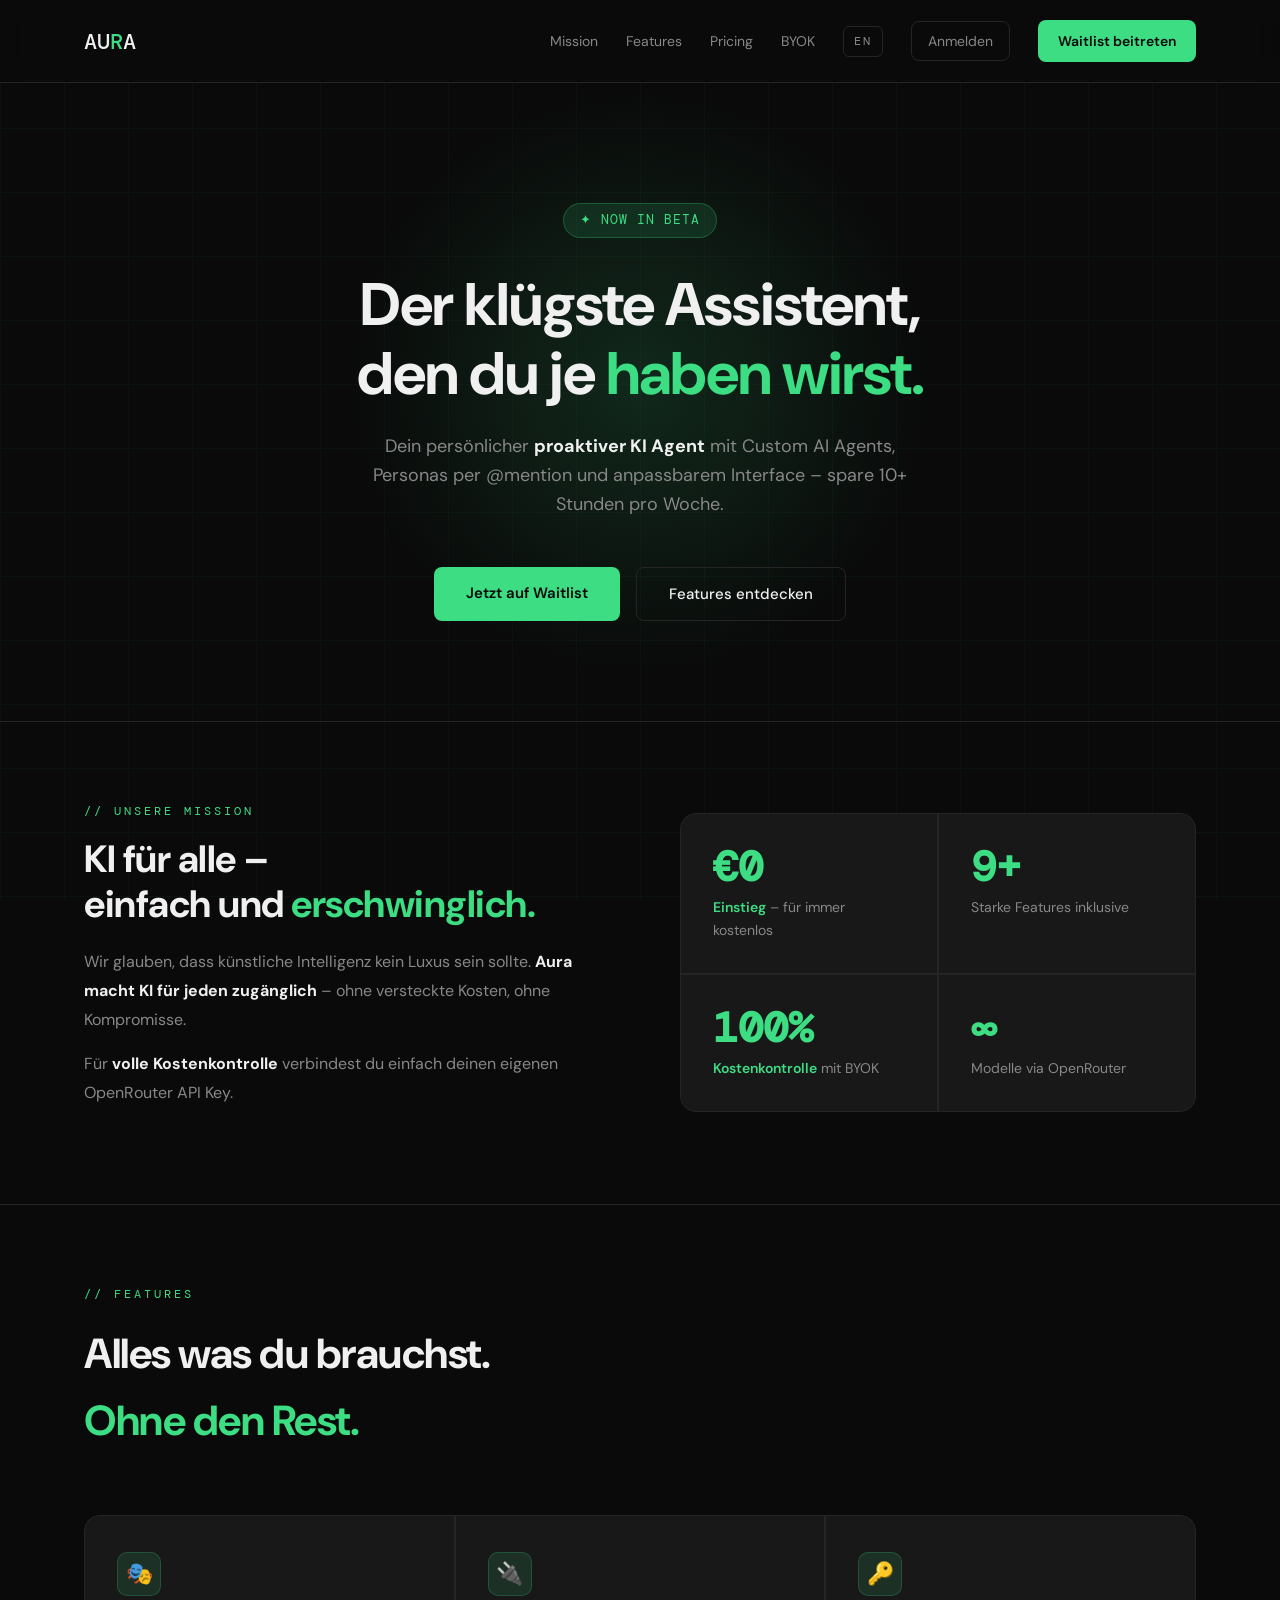
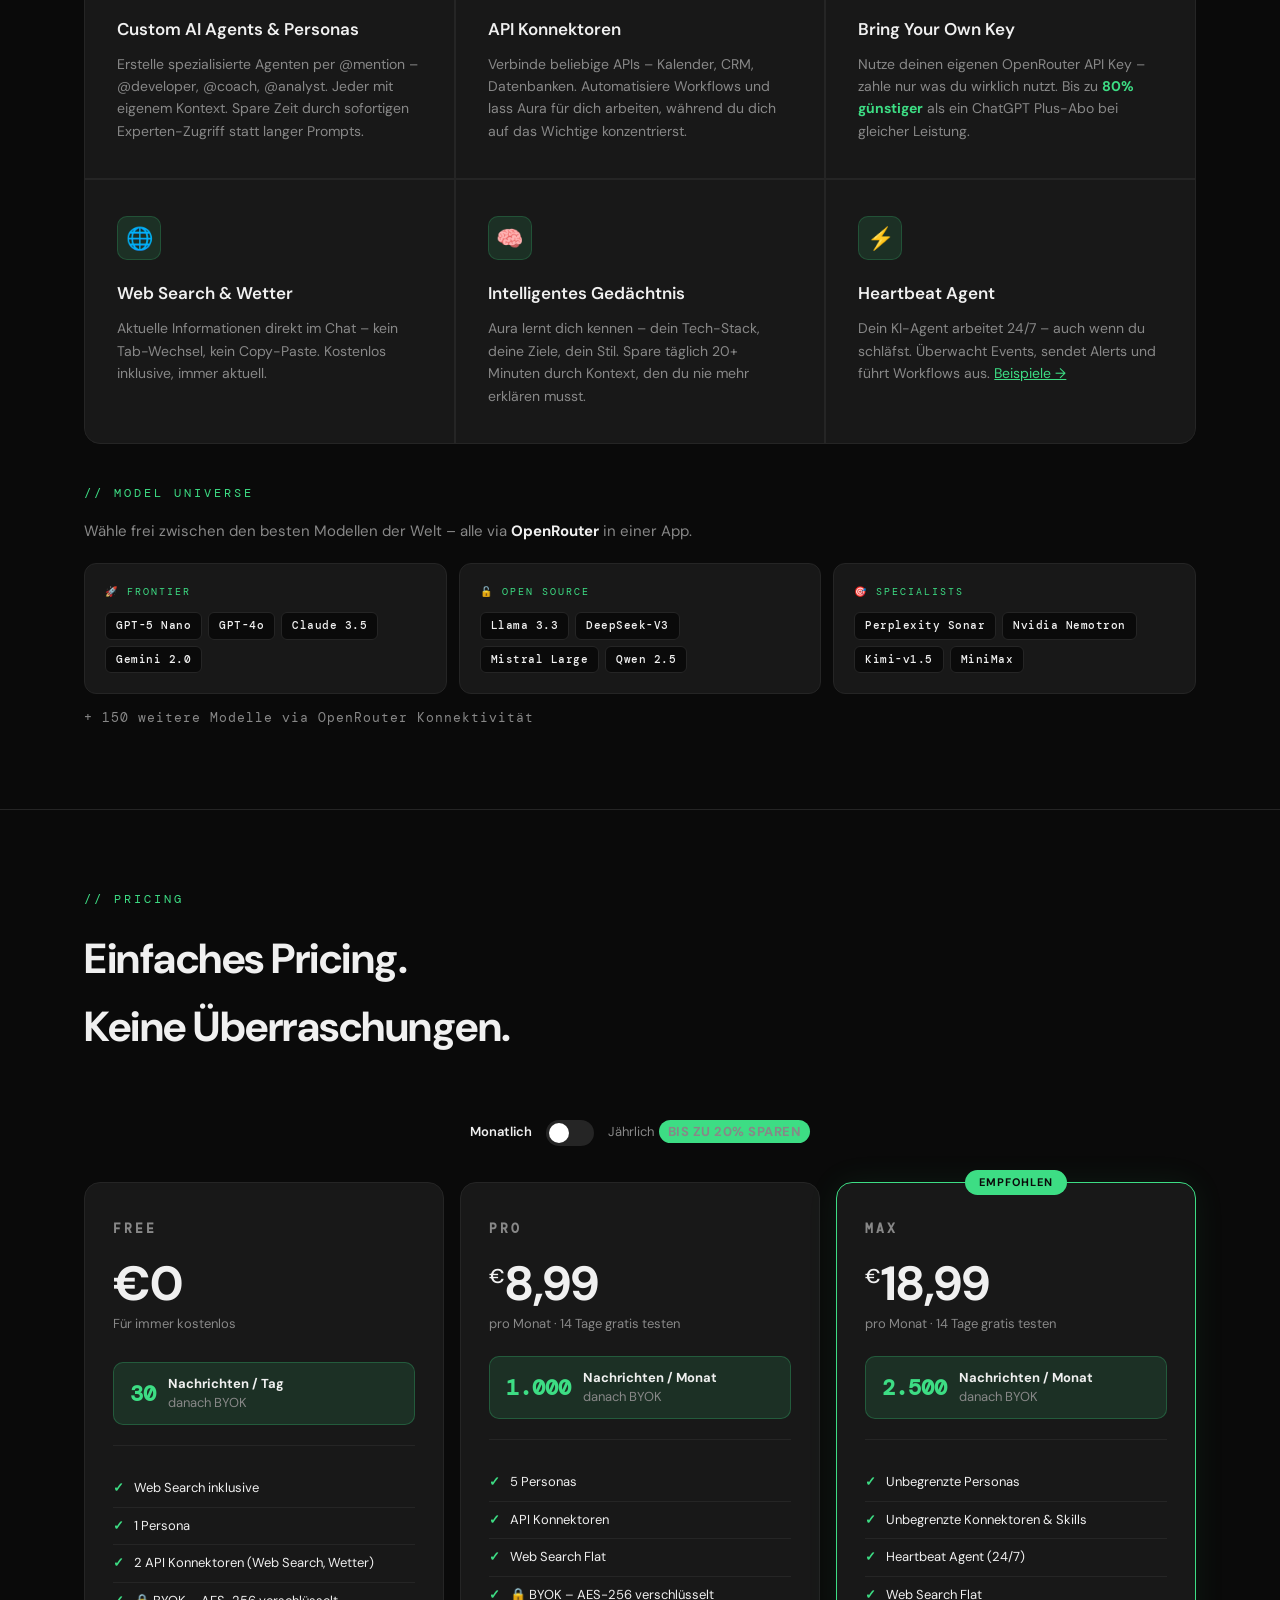
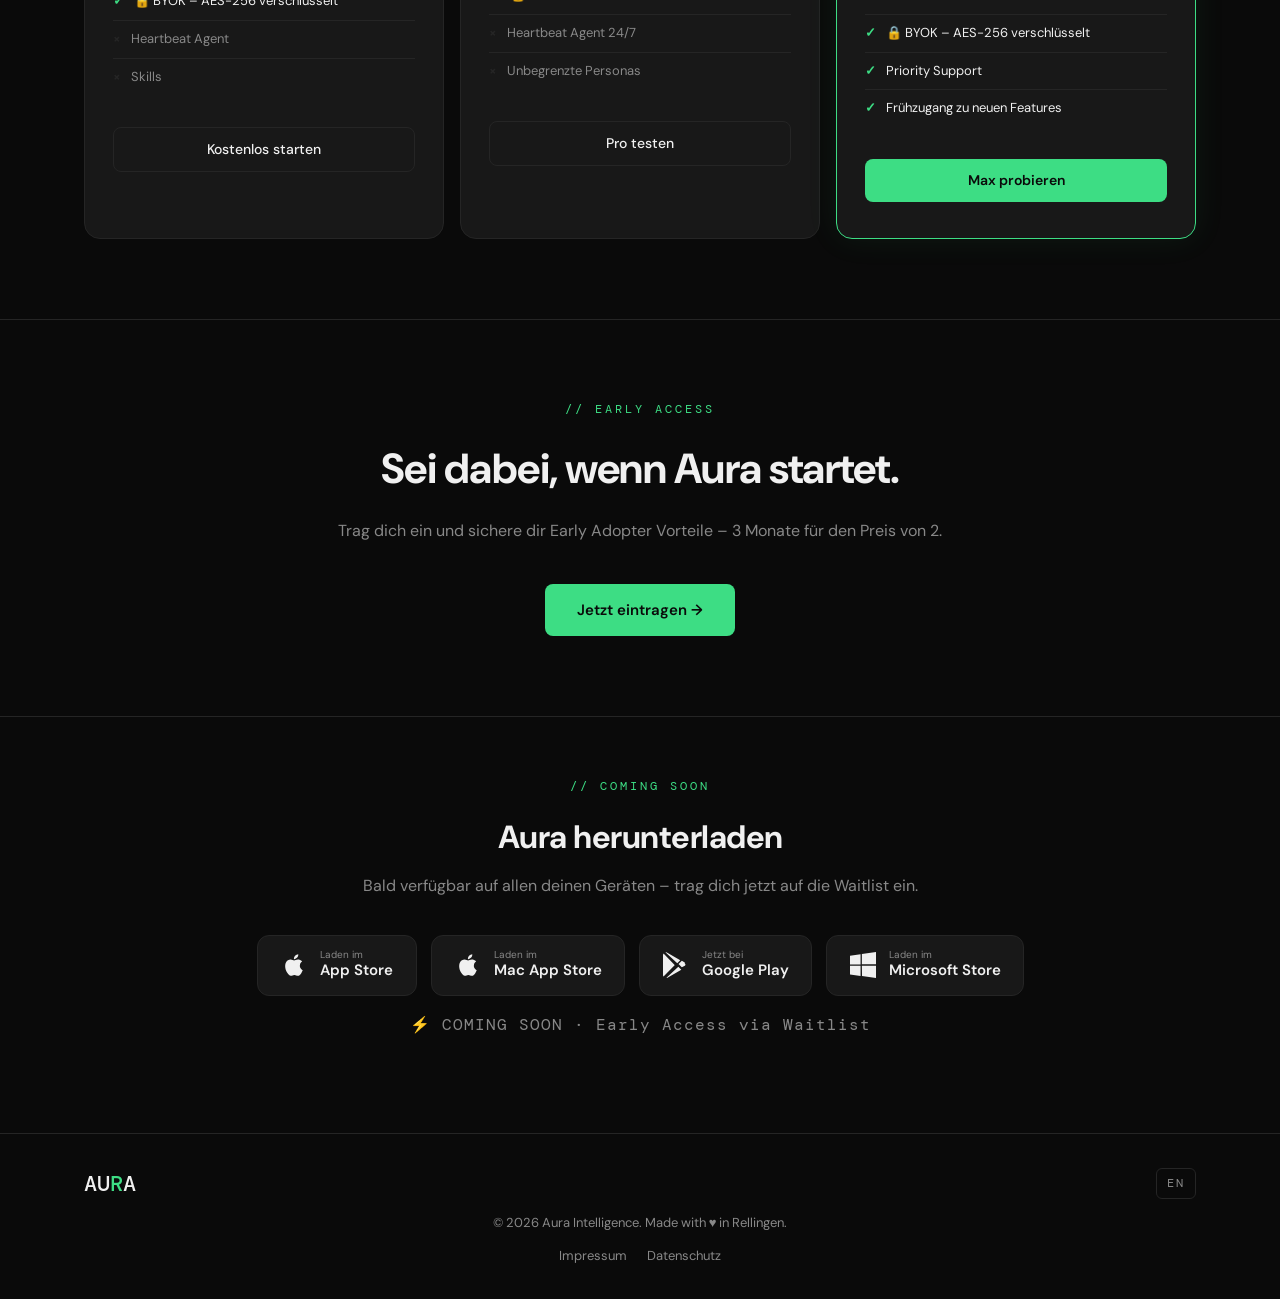
==== commit c91ba940: "Add files via upload" ====
--- a/index.html
+++ b/index.html
@@ -1,878 +1,536 @@
 <!DOCTYPE html>
 <html lang="de">
 <head>
-  <meta charset="UTF-8">
-  <meta name="viewport" content="width=device-width, initial-scale=1.0">
-  <title>Aura – KI-Dashboard mit Custom AI Agents & OpenRouter Interface</title>
-  <meta name="description" content="Aura ist dein persönliches KI-Dashboard: Custom AI Agents, Personas per @mention, OpenRouter Interface für Claude, GPT-4 & Llama. Spare 5+ Stunden pro Woche.">
-  <link rel="icon" type="image/png" href="favicon.png">
-  <link rel="preconnect" href="https://fonts.googleapis.com">
-  <link rel="preconnect" href="https://fonts.gstatic.com" crossorigin>
-  <link href="https://fonts.googleapis.com/css2?family=DM+Sans:wght@400;500;600;700&family=DM+Mono:wght@400;500&display=swap" rel="stylesheet">
-  <style>
-    :root {
-      --bg: #0A0A0A;
-      --surface: #181818;
-      --surface-hover: #1e1e1e;
-      --border: #252525;
-      --text-primary: #F0F0F0;
-      --text-secondary: #888888;
-      --green: #3DDD84;
-      --green-dim: rgba(61, 221, 132, 0.12);
-      --green-glow: rgba(61, 221, 132, 0.25);
-      --green-light: rgba(61, 221, 132, 0.08);
-    }
-    * { margin: 0; padding: 0; box-sizing: border-box; max-width: 100%; }
-    html { scroll-behavior: smooth; overflow-x: hidden; }
-    body {
-      font-family: 'DM Sans', sans-serif;
-      background: var(--bg);
-      color: var(--text-primary);
-      line-height: 1.6;
-      overflow-x: hidden;
-    }
-    /* Grid Background */
-    body::before {
-      content: '';
-      position: fixed;
-      top: 0;
-      left: 0;
-      right: 0;
-      bottom: 0;
-      width: 100%;
-      height: 100%;
-      background-image: linear-gradient(rgba(61, 221, 132, 0.03) 1px, transparent 1px),
-                        linear-gradient(90deg, rgba(61, 221, 132, 0.03) 1px, transparent 1px);
-      background-size: 64px 64px;
-      pointer-events: none;
-      z-index: 0;
-    }
-    /* Light Effects */
-    .bg-glow {
-      position: fixed;
-      top: 0;
-      left: 0;
-      width: 100%;
-      height: 100%;
-      pointer-events: none;
-      z-index: 0;
-      overflow: hidden;
-    }
-    .glow-spot {
-      position: absolute;
-      width: 600px;
-      height: 600px;
-      background: radial-gradient(circle, var(--green-glow) 0%, transparent 70%);
-      border-radius: 50%;
-      filter: blur(80px);
-      opacity: 0.6;
-      animation: float 20s ease-in-out infinite;
-    }
-    .glow-spot:nth-child(1) { top: -200px; left: 50%; transform: translateX(-50%); }
-    .glow-spot:nth-child(2) { bottom: -300px; right: -100px; animation-delay: -10s; }
-    @keyframes float {
-      0%, 100% { transform: translateX(-50%) translateY(0) scale(1); }
-      50% { transform: translateX(-50%) translateY(30px) scale(1.1); }
-    }
-    .container {
-      max-width: 1160px;
-      width: 100%;
-      margin: 0 auto;
-      padding: 0 24px;
-      position: relative;
-      z-index: 1;
-    }
-    /* Navigation */
-    header {
-      border-bottom: 1px solid var(--border);
-      padding: 20px 0;
-      position: sticky;
-      top: 0;
-      background: rgba(10, 10, 10, 0.85);
-      backdrop-filter: blur(20px);
-      z-index: 100;
-      width: 100%;
-      transition: all 0.3s ease;
-    }
-    header.scrolled {
-      padding: 12px 0;
-      background: rgba(10, 10, 10, 0.95);
-    }
-    header .inner {
-      display: flex;
-      justify-content: space-between;
-      align-items: center;
-    }
-    .logo {
-      font-family: 'DM Mono', monospace;
-      font-size: 22px;
-      font-weight: 500;
-      color: var(--text-primary);
-      text-decoration: none;
-      display: flex;
-      align-items: center;
-      gap: 0;
-    }
-    .logo span { color: var(--green); }
-    nav {
-      display: flex;
-      align-items: center;
-      gap: 28px;
-    }
-    nav a {
-      font-size: 14px;
-      color: var(--text-secondary);
-      text-decoration: none;
-      transition: color 0.2s;
-      position: relative;
-    }
-    nav a::after {
-      content: '';
-      position: absolute;
-      bottom: -4px;
-      left: 0;
-      width: 0;
-      height: 2px;
-      background: var(--green);
-      transition: width 0.3s ease;
-    }
-    nav a:hover { color: var(--text-primary); }
-    nav a:hover::after { width: 100%; }
-    .lang-switch {
-      font-family: 'DM Mono', monospace;
-      font-size: 12px;
-      letter-spacing: 2px;
-      color: var(--text-secondary);
-      text-decoration: none;
-      border: 1px solid var(--border);
-      border-radius: 6px;
-      padding: 5px 10px;
-      transition: all 0.2s;
-      cursor: pointer;
-      background: transparent;
-    }
-    .lang-switch:hover {
-      border-color: var(--green);
-      color: var(--green);
-    }
-    .btn-primary {
-      background: var(--green);
-      color: #0A0A0A;
-      padding: 10px 20px;
-      border-radius: 8px;
-      border: none;
-      cursor: pointer;
-      font-family: 'DM Sans', sans-serif;
-      font-size: 14px;
-      font-weight: 600;
-      transition: all 0.2s;
-      text-decoration: none;
-      display: inline-block;
-    }
-    .btn-primary:hover {
-      opacity: 0.85;
-      transform: scale(1.03);
-      box-shadow: 0 4px 20px var(--green-glow);
-    }
-    .btn-secondary {
-      background: transparent;
-      color: var(--text-primary);
-      padding: 10px 20px;
-      border-radius: 8px;
-      border: 1px solid var(--border);
-      cursor: pointer;
-      font-family: 'DM Sans', sans-serif;
-      font-size: 14px;
-      font-weight: 500;
-      transition: all 0.2s;
-      text-decoration: none;
-      display: inline-block;
-    }
-    .btn-secondary:hover {
-      border-color: var(--green);
-      background: var(--green-dim);
-      transform: translateY(-2px);
-    }
-    /* Hero Section */
-    .hero {
-      text-align: center;
-      padding: 120px 0 100px;
-      position: relative;
-      overflow: hidden;
-      min-height: 90vh;
-      display: flex;
-      flex-direction: column;
-      justify-content: center;
-      align-items: center;
-    }
-    .hero-badge {
-      display: inline-flex;
-      align-items: center;
-      gap: 8px;
-      background: var(--green-dim);
-      border: 1px solid var(--green-glow);
-      border-radius: 100px;
-      padding: 6px 16px;
-      font-size: 13px;
-      color: var(--green);
-      font-family: 'DM Mono', monospace;
-      letter-spacing: 1px;
-      margin-bottom: 32px;
-      animation: fadeInDown 0.8s ease forwards;
-    }
-    .hero h1 {
-      font-size: clamp(2.5rem, 6vw, 4rem);
-      font-weight: 700;
-      line-height: 1.1;
-      margin-bottom: 24px;
-      letter-spacing: -1px;
-      animation: fadeInUp 0.8s ease 0.2s forwards;
-      opacity: 0;
-    }
-    .hero h1 span { color: var(--green); }
-    .hero p {
-      font-size: 18px;
-      color: var(--text-secondary);
-      max-width: 540px;
-      margin: 0 auto 48px;
-      animation: fadeInUp 0.8s ease 0.4s forwards;
-      opacity: 0;
-    }
-    .hero-buttons {
-      display: flex;
-      gap: 16px;
-      justify-content: center;
-      flex-wrap: wrap;
-      animation: fadeInUp 0.8s ease 0.6s forwards;
-      opacity: 0;
-    }
-    .hero-buttons .btn-primary,
-    .hero-buttons .btn-secondary {
-      padding: 14px 32px;
-      font-size: 15px;
-    }
-    @keyframes fadeInDown {
-      from { opacity: 0; transform: translateY(-30px); }
-      to { opacity: 1; transform: translateY(0); }
-    }
-    @keyframes fadeInUp {
-      from { opacity: 0; transform: translateY(30px); }
-      to { opacity: 1; transform: translateY(0); }
-    }
-    /* Section Styles */
-    .section-label {
-      font-family: 'DM Mono', monospace;
-      font-size: 12px;
-      color: var(--green);
-      letter-spacing: 3px;
-      margin-bottom: 16px;
-      text-transform: uppercase;
-    }
-    section {
-      padding: 80px 0;
-      border-top: 1px solid var(--border);
-      position: relative;
-    }
-    .section h2 {
-      font-size: clamp(2rem, 4vw, 2.5rem);
-      font-weight: 700;
-      margin-bottom: 60px;
-      letter-spacing: -0.5px;
-    }
-    /* Mission Section */
-    .mission-inner {
-      display: grid;
-      grid-template-columns: 1fr 1fr;
-      gap: 80px;
-      align-items: center;
-    }
-    .mission-text h2 {
-      font-size: 38px;
-      font-weight: 700;
-      margin-bottom: 20px;
-      letter-spacing: -0.5px;
-      line-height: 1.2;
-    }
-    .mission-text p {
-      font-size: 16px;
-      color: var(--text-secondary);
-      line-height: 1.8;
-      margin-bottom: 16px;
-    }
-    .mission-text p strong { color: var(--text-primary); }
-    .mission-stats {
-      display: grid;
-      grid-template-columns: 1fr 1fr;
-      gap: 2px;
-      background: var(--border);
-      border: 1px solid var(--border);
-      border-radius: 16px;
-      overflow: hidden;
-    }
-    .stat {
-      background: var(--surface);
-      padding: 32px;
-      transition: all 0.3s ease;
-    }
-    .stat:hover {
-      background: var(--surface-hover);
-    }
-    .stat-value {
-      font-size: 42px;
-      font-weight: 700;
-      color: var(--green);
-      font-family: 'DM Mono', monospace;
-      line-height: 1;
-      margin-bottom: 8px;
-    }
-    .stat-label {
-      font-size: 14px;
-      color: var(--text-secondary);
-    }
-    .stat-label strong {
-      color: var(--green);
-      font-weight: 600;
-    }
-    /* Features Grid */
-    .features-grid {
-      display: grid;
-      grid-template-columns: repeat(3, 1fr);
-      gap: 2px;
-      background: var(--border);
-      border: 1px solid var(--border);
-      border-radius: 16px;
-      overflow: hidden;
-    }
-    .feature-card {
-      background: var(--surface);
-      padding: 36px 32px;
-      transition: all 0.3s ease;
-      position: relative;
-      overflow: hidden;
-    }
-    .feature-card::before {
-      content: '';
-      position: absolute;
-      top: 0;
-      left: 0;
-      right: 0;
-      height: 2px;
-      background: linear-gradient(90deg, transparent, var(--green), transparent);
-      opacity: 0;
-      transition: opacity 0.3s ease;
-    }
-    .feature-card:hover {
-      background: var(--surface-hover);
-      transform: translateY(-4px);
-    }
-    .feature-card:hover::before { opacity: 1; }
-    .feature-icon {
-      width: 44px;
-      height: 44px;
-      background: var(--green-dim);
-      border: 1px solid var(--green-glow);
-      border-radius: 10px;
-      display: flex;
-      align-items: center;
-      justify-content: center;
-      font-size: 22px;
-      margin-bottom: 20px;
-    }
-    .feature-card h3 {
-      font-size: 17px;
-      font-weight: 600;
-      margin-bottom: 10px;
-    }
-    .feature-card p {
-      font-size: 14px;
-      color: var(--text-secondary);
-      line-height: 1.6;
-    }
-    /* Pricing */
-    .pricing-grid {
-      display: grid;
-      grid-template-columns: repeat(3, 1fr);
-      gap: 16px;
-    }
-    .pricing-card {
-      background: var(--surface);
-      border: 1px solid var(--border);
-      border-radius: 16px;
-      padding: 36px 28px;
-      transition: all 0.3s ease;
-      position: relative;
-    }
-    .pricing-card:hover {
-      border-color: var(--green-glow);
-      transform: translateY(-4px);
-    }
-    .pricing-card.featured {
-      border-color: var(--green);
-      box-shadow: 0 0 32px rgba(61, 221, 132, 0.15);
-    }
-    .featured-badge {
-      position: absolute;
-      top: -13px;
-      left: 50%;
-      transform: translateX(-50%);
-      background: var(--green);
-      color: #0A0A0A;
-      font-size: 11px;
-      font-weight: 700;
-      padding: 4px 14px;
-      border-radius: 100px;
-      white-space: nowrap;
-      letter-spacing: 1px;
-    }
-    .pricing-card h3 {
-      font-family: 'DM Mono', monospace;
-      font-size: 13px;
-      letter-spacing: 3px;
-      color: var(--text-secondary);
-      text-transform: uppercase;
-      margin-bottom: 20px;
-    }
-    .price {
-      font-size: 48px;
-      font-weight: 700;
-      color: var(--text-primary);
-      line-height: 1;
-      margin-bottom: 6px;
-    }
-    .price sup {
-      font-size: 20px;
-      font-weight: 500;
-      vertical-align: super;
-    }
-    .price-period {
-      font-size: 13px;
-      color: var(--text-secondary);
-      margin-bottom: 28px;
-    }
-    .pricing-divider {
-      height: 1px;
-      background: var(--border);
-      margin-bottom: 24px;
-    }
-    .feature-list {
-      list-style: none;
-      margin-bottom: 32px;
-    }
-    .feature-list li {
-      font-size: 13px;
-      color: var(--text-secondary);
-      padding: 8px 0;
-      display: flex;
-      align-items: center;
-      gap: 10px;
-      border-bottom: 1px solid var(--border);
-    }
-    .feature-list li:last-child { border-bottom: none; }
-    .feature-list li.included { color: var(--text-primary); }
-    .feature-list li.included::before {
-      content: "✓";
-      color: var(--green);
-      font-weight: 700;
-      flex-shrink: 0;
-    }
-    .feature-list li.excluded::before {
-      content: "×";
-      color: var(--border);
-      font-weight: 700;
-      flex-shrink: 0;
-    }
-    /* Lifetime Banner */
-    .lifetime-banner {
-      margin-top: 32px;
-      background: linear-gradient(135deg, var(--green-light) 0%, rgba(61, 221, 132, 0.03) 100%);
-      border: 1px solid var(--green);
-      border-radius: 16px;
-      padding: 40px;
-      display: flex;
-      gap: 48px;
-      align-items: center;
-      position: relative;
-      overflow: hidden;
-    }
-    .lifetime-banner::before {
-      content: '';
-      position: absolute;
-      top: -60px;
-      right: -60px;
-      width: 240px;
-      height: 240px;
-      background: radial-gradient(circle, rgba(61, 221, 132, 0.15) 0%, transparent 70%);
-      pointer-events: none;
-    }
-    .lifetime-tag {
-      font-family: 'DM Mono', monospace;
-      font-size: 11px;
-      letter-spacing: 2px;
-      color: var(--green);
-      margin-bottom: 12px;
-    }
-    .lifetime-banner-left { flex: 1; }
-    .lifetime-banner-left h3 {
-      font-size: 28px;
-      font-weight: 700;
-      margin-bottom: 12px;
-      letter-spacing: -0.5px;
-    }
-    .lifetime-banner-left h3 span { color: var(--green); }
-    .lifetime-banner-left > p {
-      font-size: 15px;
-      color: var(--text-secondary);
-      line-height: 1.7;
-      margin-bottom: 20px;
-      max-width: 560px;
-    }
-    .lifetime-perks {
-      list-style: none;
-      display: flex;
-      flex-wrap: wrap;
-      gap: 10px 24px;
-    }
-    .lifetime-perks li {
-      font-size: 13px;
-      color: var(--text-primary);
-    }
-    .lifetime-banner-right {
-      min-width: 200px;
-      text-align: center;
-    }
-    .lifetime-price {
-      font-size: 52px;
-      font-weight: 700;
-      color: var(--green);
-      font-family: 'DM Mono', monospace;
-      line-height: 1;
-      margin-bottom: 4px;
-    }
-    .lifetime-price sup {
-      font-size: 22px;
-      font-weight: 500;
-      vertical-align: super;
-    }
-    .lifetime-price span {
-      font-size: 16px;
-      font-weight: 400;
-      color: var(--text-secondary);
-      font-family: 'DM Sans', sans-serif;
-    }
-    .lifetime-saved {
-      font-size: 13px;
-      color: var(--text-secondary);
-      margin-bottom: 20px;
-      text-decoration: line-through;
-    }
-    /* CTA Section */
-    .cta-section {
-      padding: 80px 0;
-      border-top: 1px solid var(--border);
-      text-align: center;
-    }
-    .cta-section h2 {
-      font-size: 42px;
-      font-weight: 700;
-      margin-bottom: 16px;
-      letter-spacing: -0.5px;
-    }
-    .cta-section p {
-      font-size: 16px;
-      color: var(--text-secondary);
-      margin-bottom: 40px;
-    }
-    /* Footer */
-    footer {
-      padding: 40px 0;
-      border-top: 1px solid var(--border);
-      text-align: center;
-    }
-    footer p {
-      font-size: 14px;
-      color: var(--text-secondary);
-    }
-    footer a {
-      color: var(--green);
-      text-decoration: none;
-    }
-    footer a:hover {
-      text-decoration: underline;
-    }
-    /* Fade In Animation */
-    .fade-in {
-      opacity: 0;
-      transform: translateY(40px);
-      transition: opacity 0.8s ease, transform 0.8s ease;
-    }
-    .fade-in.visible {
-      opacity: 1;
-      transform: none;
-    }
-    /* Language Toggle */
-    [data-lang="en"] { display: none; }
-    body.en [data-lang="de"] { display: none !important; }
-    body.en [data-lang="en"] { display: block; }
-    /* Responsive */
-    @media (max-width: 768px) {
-      .mission-inner { grid-template-columns: 1fr; gap: 40px; }
-      .features-grid, .pricing-grid { grid-template-columns: 1fr; }
-      nav { display: none; }
-      .hero { padding: 80px 0 60px; }
-      .lifetime-banner { flex-direction: column; text-align: center; gap: 24px; }
-    }
-  </style>
+    <meta charset="UTF-8">
+    <meta name="viewport" content="width=device-width, initial-scale=1.0">
+    <title>Aura – proaktiver KI Agent mit Custom AI Agents & anpassbarem Interface</title>
+    <meta name="description" content="Aura ist dein persönliches proaktiver KI Agent: Custom AI Agents, Personas per @mention, anpassbares Interface für Claude, GPT-4 & Llama. Spare 10+ Stunden pro Woche.">
+    <link rel="icon" type="image/png" href="favicon.png">
+    <link href="https://fonts.googleapis.com/css2?family=DM+Sans:wght@400;500;600;700&family=DM+Mono:wght@400;500&display=swap" rel="stylesheet">
+    <style>
+        :root{--bg:#0A0A0A;--surface:#181818;--border:#252525;--text-primary:#F0F0F0;--text-secondary:#888888;--green:#3DDD84;--green-dim:rgba(61,221,132,0.12);--green-glow:rgba(61,221,132,0.15);}
+        *,*::before,*::after{margin:0;padding:0;box-sizing:border-box;max-width:100%;}
+        html{overflow-x:hidden;}
+        body{font-family:'DM Sans',sans-serif;background:var(--bg);color:var(--text-primary);line-height:1.6;overflow-x:hidden;width:100%;}
+        body::before{content:'';position:fixed;top:0;left:0;right:0;bottom:0;width:100%;height:100%;background-image:linear-gradient(rgba(61,221,132,0.04) 1px,transparent 1px),linear-gradient(90deg,rgba(61,221,132,0.04) 1px,transparent 1px);background-size:64px 64px;pointer-events:none;z-index:0;overflow:hidden;}
+        .container{max-width:1160px;width:100%;margin:0 auto;padding:0 24px;position:relative;z-index:1;}
+        header{border-bottom:1px solid var(--border);padding:20px 0;position:sticky;top:0;background:rgba(10,10,10,0.9);backdrop-filter:blur(12px);z-index:100;width:100%;}
+        header .inner{display:flex;justify-content:space-between;align-items:center;}
+        .logo{font-family:'DM Mono',monospace;font-size:22px;font-weight:500;letter-spacing:0;color:var(--text-primary);text-decoration:none;display:flex;align-items:center;gap:0;}
+        .logo span{color:var(--green);}
+        nav{display:flex;align-items:center;gap:28px;}
+        nav a{font-size:14px;color:var(--text-secondary);text-decoration:none;transition:color 0.2s;}
+        nav a:hover{color:var(--text-primary);}
+        .lang-switch{font-family:'DM Mono',monospace;font-size:12px;letter-spacing:2px;color:var(--text-secondary);text-decoration:none;border:1px solid var(--border);border-radius:6px;padding:5px 10px;transition:border-color 0.2s,color 0.2s;}
+        .lang-switch:hover{border-color:var(--green);color:var(--green);}
+        .btn-primary{background:var(--green);color:#0A0A0A;padding:10px 20px;border-radius:8px;border:none;cursor:pointer;font-family:'DM Sans',sans-serif;font-size:14px;font-weight:600;transition:opacity 0.2s,transform 0.2s;text-decoration:none;display:inline-block;}
+        .btn-primary:hover{opacity:0.85;transform:scale(1.03);}
+        .btn-secondary{background:transparent;color:var(--text-primary);padding:10px 20px;border-radius:8px;border:1px solid var(--border);cursor:pointer;font-family:'DM Sans',sans-serif;font-size:14px;font-weight:500;transition:border-color 0.2s,background 0.2s;text-decoration:none;display:inline-block;}
+        .btn-secondary:hover{border-color:var(--green);background:var(--green-dim);}
+        .section-label{font-family:'DM Mono',monospace;font-size:12px;color:var(--green);letter-spacing:3px;margin-bottom:16px;text-transform:uppercase;}
+        .hero-badge{display:inline-flex;align-items:center;gap:8px;background:var(--green-dim);border:1px solid rgba(61,221,132,0.25);border-radius:100px;padding:6px 16px;font-size:13px;color:var(--green);font-family:'DM Mono',monospace;letter-spacing:1px;margin-bottom:32px;}
+        .hero{text-align:center;padding:120px 0 100px;position:relative;overflow:hidden;}
+        .hero::before{content:'';position:absolute;top:0;left:50%;transform:translateX(-50%);width:600px;height:600px;max-width:100vw;background:radial-gradient(circle,var(--green-glow) 0%,transparent 70%);pointer-events:none;}
+        .hero h1{font-size:60px;font-weight:700;line-height:1.15;margin-bottom:24px;letter-spacing:-1px;}
+        .hero h1 span{color:var(--green);}
+        .hero p{font-size:18px;color:var(--text-secondary);max-width:540px;margin:0 auto 48px;}
+        .hero-buttons{display:flex;gap:16px;justify-content:center;flex-wrap:wrap;}
+        .hero-buttons .btn-primary,.hero-buttons .btn-secondary{padding:14px 32px;font-size:15px;}
+        .mission{padding:80px 0;border-top:1px solid var(--border);}
+        .mission-inner{display:grid;grid-template-columns:1fr 1fr;gap:80px;align-items:center;}
+        .mission-text h2{font-size:38px;font-weight:700;margin-bottom:20px;letter-spacing:-0.5px;line-height:1.2;}
+        .mission-text p{font-size:16px;color:var(--text-secondary);line-height:1.8;margin-bottom:16px;}
+        .mission-text p strong{color:var(--text-primary);}
+        .mission-stats{display:grid;grid-template-columns:1fr 1fr;gap:2px;background:var(--border);border:1px solid var(--border);border-radius:16px;overflow:hidden;}
+        .stat{background:var(--surface);padding:32px;}
+        .stat-value{font-size:42px;font-weight:700;color:var(--green);font-family:'DM Mono',monospace;line-height:1;margin-bottom:8px;}
+        .stat-label{font-size:14px;color:var(--text-secondary);}
+        .stat-label strong{color:var(--green);font-weight:600;}
+        .section{padding:80px 0;border-top:1px solid var(--border);}
+        .section h2{font-size:42px;font-weight:700;margin-bottom:60px;letter-spacing:-0.5px;}
+        .features-grid{display:grid;grid-template-columns:repeat(3,1fr);gap:2px;background:var(--border);border:1px solid var(--border);border-radius:16px;overflow:hidden;}
+        .feature-card{background:var(--surface);padding:36px 32px;transition:background 0.2s;}
+        .feature-card:hover{background:#1e1e1e;}
+        .feature-icon{width:44px;height:44px;background:var(--green-dim);border:1px solid rgba(61,221,132,0.2);border-radius:10px;display:flex;align-items:center;justify-content:center;font-size:22px;margin-bottom:20px;}
+        .feature-card h3{font-size:17px;font-weight:600;margin-bottom:10px;}
+        .feature-card p{font-size:14px;color:var(--text-secondary);line-height:1.6;}
+        .pricing-grid{display:grid;grid-template-columns:repeat(3,1fr);gap:16px;}
+        .pricing-card{background:var(--surface);border:1px solid var(--border);border-radius:16px;padding:36px 28px;transition:border-color 0.2s;position:relative;}
+        .pricing-card:hover{border-color:rgba(61,221,132,0.3);}
+        .pricing-card.featured{border-color:var(--green);box-shadow:0 0 32px rgba(61,221,132,0.08);}
+        .featured-badge{position:absolute;top:-13px;left:50%;transform:translateX(-50%);background:var(--green);color:#0A0A0A;font-size:11px;font-weight:700;padding:4px 14px;border-radius:100px;white-space:nowrap;letter-spacing:1px;}
+        .pricing-card h3{font-family:'DM Mono',monospace;font-size:13px;letter-spacing:3px;color:var(--text-secondary);text-transform:uppercase;margin-bottom:20px;}
+        .price{font-size:48px;font-weight:700;color:var(--text-primary);line-height:1;margin-bottom:6px;}
+        .price sup{font-size:20px;font-weight:500;vertical-align:super;}
+        .price-period{font-size:13px;color:var(--text-secondary);margin-bottom:28px;}
+        .pricing-divider{height:1px;background:var(--border);margin-bottom:24px;}
+        .feature-list{list-style:none;margin-bottom:32px;}
+        .feature-list li{font-size:13px;color:var(--text-secondary);padding:8px 0;display:flex;align-items:center;gap:10px;border-bottom:1px solid var(--border);}
+        .feature-list li:last-child{border-bottom:none;}
+        .feature-list li.included{color:var(--text-primary);}
+        .feature-list li.included::before{content:"✓";color:var(--green);font-weight:700;flex-shrink:0;}
+        .feature-list li.excluded::before{content:"×";color:var(--border);font-weight:700;flex-shrink:0;}
+        .cta-section{padding:80px 0;border-top:1px solid var(--border);text-align:center;}
+        .cta-section h2{font-size:42px;font-weight:700;margin-bottom:16px;letter-spacing:-0.5px;}
+        .cta-section p{font-size:16px;color:var(--text-secondary);margin-bottom:40px;}
+        .or-hero{padding:100px 0 60px;border-bottom:1px solid var(--border);}
+        .or-hero h1{font-size:52px;font-weight:700;letter-spacing:-1px;line-height:1.15;margin-bottom:20px;}
+        .or-hero h1 span{color:var(--green);}
+        .or-hero p{font-size:18px;color:var(--text-secondary);max-width:600px;margin-bottom:36px;}
+        .or-section{padding:72px 0;border-top:1px solid var(--border);}
+        .or-section h2{font-size:32px;font-weight:700;margin-bottom:16px;letter-spacing:-0.5px;}
+        .or-section p{font-size:16px;color:var(--text-secondary);max-width:700px;line-height:1.8;margin-bottom:12px;}
+        .or-section p strong{color:var(--text-primary);}
+        .or-analogy{background:var(--surface);border:1px solid var(--border);border-left:3px solid var(--green);border-radius:12px;padding:24px 28px;margin:20px 0;font-size:15px;color:var(--text-secondary);line-height:1.7;}
+        .or-analogy strong{color:var(--text-primary);}
+        .info-cards{display:grid;grid-template-columns:repeat(3,1fr);gap:16px;margin-top:32px;}
+        .info-card{background:var(--surface);border:1px solid var(--border);border-radius:14px;padding:28px;}
+        .info-card .icon{font-size:28px;margin-bottom:14px;display:block;}
+        .info-card h3{font-size:16px;font-weight:600;margin-bottom:8px;}
+        .info-card p{font-size:14px;color:var(--text-secondary);line-height:1.6;margin-bottom:0;}
+        .steps-grid{display:grid;grid-template-columns:repeat(2,1fr);gap:16px;margin-top:32px;}
+        .step-card{background:var(--surface);border:1px solid var(--border);border-radius:14px;padding:28px;display:flex;gap:20px;align-items:flex-start;}
+        .step-number{width:36px;height:36px;min-width:36px;background:var(--green-dim);border:1px solid rgba(61,221,132,0.25);border-radius:8px;display:flex;align-items:center;justify-content:center;font-family:'DM Mono',monospace;font-size:14px;font-weight:600;color:var(--green);}
+        .step-content h3{font-size:16px;font-weight:600;margin-bottom:6px;}
+        .step-content p{font-size:14px;color:var(--text-secondary);line-height:1.6;margin-bottom:0;}
+        .step-content a{color:var(--green);text-decoration:none;}
+        .or-cta{padding:80px 0;border-top:1px solid var(--border);text-align:center;}
+        .or-cta h2{font-size:36px;font-weight:700;margin-bottom:14px;letter-spacing:-0.5px;}
+        .or-cta p{font-size:16px;color:var(--text-secondary);margin-bottom:32px;max-width:500px;margin-left:auto;margin-right:auto;}
+        .waitlist-layout{display:grid;grid-template-columns:1fr 1fr;gap:48px;align-items:start;padding:72px 0;}
+        .waitlist-form-box{background:var(--surface);border:1px solid var(--border);border-radius:16px;padding:40px;}
+        .wl-field{margin-bottom:20px;}
+        .wl-field label{display:block;font-size:13px;color:var(--text-secondary);margin-bottom:8px;font-weight:500;}
+        .wl-field input{width:100%;padding:12px 16px;background:var(--bg);border:1px solid var(--border);border-radius:8px;color:var(--text-primary);font-family:'DM Sans',sans-serif;font-size:15px;outline:none;transition:border-color 0.2s;}
+        .wl-field input:focus{border-color:var(--green);}
+        .wl-field input::placeholder{color:var(--text-secondary);}
+        .wl-plan{margin-bottom:24px;}
+        .wl-plan>label{display:block;font-size:13px;color:var(--text-secondary);margin-bottom:8px;font-weight:500;}
+        .wl-plan-options{display:grid;grid-template-columns:1fr 1fr;gap:8px;}
+        .wl-plan-option{display:flex;align-items:center;gap:8px;background:var(--bg);border:1px solid var(--border);border-radius:8px;padding:10px 14px;cursor:pointer;font-size:14px;transition:border-color 0.2s;}
+        .wl-plan-option:hover{border-color:rgba(61,221,132,0.4);}
+        .wl-plan-option input{width:auto;min-width:unset;}
+        .wl-plan-featured{border-color:rgba(61,221,132,0.35)!important;color:var(--green);}
+        .waitlist-summary{padding-top:4px;}
+        .wl-tier{background:var(--surface);border:1px solid var(--border);border-radius:12px;padding:20px 24px;margin-bottom:12px;}
+        .wl-tier-special{border-color:var(--green);background:linear-gradient(135deg,rgba(61,221,132,0.06) 0%,transparent 100%);}
+        .wl-tier-head{display:flex;justify-content:space-between;align-items:center;margin-bottom:12px;}
+        .wl-tier-name{font-weight:700;font-size:16px;}
+        .wl-tier-price{font-family:'DM Mono',monospace;font-size:14px;color:var(--text-secondary);}
+        footer{border-top:1px solid var(--border);padding:32px 0;}
+        footer .footer-inner{display:flex;flex-direction:column;align-items:center;gap:12px;}
+        footer .footer-top{display:flex;justify-content:space-between;align-items:center;width:100%;flex-wrap:wrap;gap:12px;}
+        footer .footer-links{display:flex;gap:20px;flex-wrap:wrap;justify-content:center;}
+        footer p{font-size:13px;color:var(--text-secondary);}
+        footer a.footer-link{font-size:13px;color:var(--text-secondary);text-decoration:none;transition:color 0.2s;}
+        footer a.footer-link:hover{color:var(--green);}
+        @media(max-width:900px){.info-cards{grid-template-columns:1fr 1fr;}}
+        @media(max-width:768px){
+            .hero{padding:80px 0 60px;}
+            .hero h1{font-size:36px;letter-spacing:-0.5px;}
+            .hero p{font-size:16px;}
+            .features-grid{grid-template-columns:1fr;}
+            .pricing-grid{grid-template-columns:1fr;}
+            .steps-grid{grid-template-columns:1fr;}
+            .mission-inner{grid-template-columns:1fr;gap:40px;}
+            .mission-text h2{font-size:28px;}
+            .section h2{font-size:28px;}
+            .cta-section h2{font-size:28px;}
+            .or-hero h1{font-size:32px;}
+            .or-section h2{font-size:26px;}
+            .waitlist-layout{grid-template-columns:1fr;padding:40px 0;}
+            .waitlist-form-box{padding:24px;}
+            .wl-plan-options{grid-template-columns:1fr;}
+            .info-cards{grid-template-columns:1fr;}
+            footer .footer-top{flex-direction:column;text-align:center;}
+        }
+        @media(max-width:600px){
+            .store-buttons{flex-direction:column;align-items:center;}
+            .store-btn{width:100%;max-width:280px;}
+            .models-inner{flex-direction:column;gap:16px;}
+            .fomo-bar{flex-direction:column;gap:10px;text-align:center;}
+        }
+
+        .hamburger{display:none;flex-direction:column;gap:5px;cursor:pointer;padding:4px;background:none;border:none;}
+        .hamburger span{display:block;width:24px;height:2px;background:var(--text-primary);border-radius:2px;transition:all 0.3s;}
+        .hamburger.open span:nth-child(1){transform:translateY(7px) rotate(45deg);}
+        .hamburger.open span:nth-child(2){opacity:0;}
+        .hamburger.open span:nth-child(3){transform:translateY(-7px) rotate(-45deg);}
+        .mobile-menu{display:none;position:fixed;top:65px;left:0;right:0;background:rgba(10,10,10,0.98);backdrop-filter:blur(16px);border-bottom:1px solid var(--border);padding:20px 24px;z-index:99;flex-direction:column;gap:4px;}
+        .mobile-menu.open{display:flex;}
+        .mobile-menu a{font-size:16px;color:var(--text-secondary);text-decoration:none;padding:12px 0;border-bottom:1px solid var(--border);transition:color 0.2s;}
+        .mobile-menu a:last-child{border-bottom:none;}
+        .mobile-menu a:hover{color:var(--green);}
+        .mobile-menu .btn-primary{margin-top:8px;text-align:center;padding:14px;}
+        .mobile-menu .lang-switch{border:none;padding:12px 0;letter-spacing:2px;}
+        @media(max-width:768px){
+            .hamburger{display:flex;}
+            nav a:not(.btn-primary):not(.lang-switch):not(.btn-login){display:none;}
+            nav .lang-switch{display:none;}
+            nav .btn-primary{display:none;}
+        }
+
+        /* ── Download Section ── */
+        .download-section{padding:60px 0;border-top:1px solid var(--border);text-align:center;}
+        .download-section h2{font-size:32px;font-weight:700;margin-bottom:10px;letter-spacing:-0.5px;}
+        .download-section p{font-size:16px;color:var(--text-secondary);margin-bottom:36px;}
+        .store-buttons{display:flex;gap:14px;justify-content:center;flex-wrap:wrap;}
+        .store-btn{display:flex;align-items:center;gap:12px;background:var(--surface);border:1px solid var(--border);border-radius:12px;padding:14px 22px;text-decoration:none;color:var(--text-primary);transition:border-color 0.2s,background 0.2s,transform 0.2s;min-width:160px;}
+        .store-btn:hover{border-color:var(--green);background:#1e1e1e;transform:translateY(-2px);}
+        .store-btn-icon{width:28px;height:28px;flex-shrink:0;display:flex;align-items:center;justify-content:center;}
+        .store-btn-icon svg{width:26px;height:26px;}
+        .store-btn-text{text-align:left;}
+        .store-btn-sub{font-size:10px;color:var(--text-secondary);display:block;line-height:1;}
+        .store-btn-name{font-size:15px;font-weight:600;display:block;line-height:1.4;}
+        .store-note{font-size:12px;color:var(--text-secondary);margin-top:16px;font-family:'DM Mono',monospace;letter-spacing:1px;}
+        /* ── Supported Models ── */
+        .models-section{padding:60px 0;border-top:1px solid var(--border);}
+        .models-inner{display:flex;align-items:center;gap:48px;flex-wrap:wrap;}
+        .models-label{font-family:'DM Mono',monospace;font-size:12px;color:var(--text-secondary);letter-spacing:2px;white-space:nowrap;flex-shrink:0;}
+        .models-badges{display:flex;gap:10px;flex-wrap:wrap;align-items:center;}
+        .model-badge{display:flex;align-items:center;gap:8px;background:var(--surface);border:1px solid var(--border);border-radius:8px;padding:8px 14px;font-size:13px;font-weight:500;transition:border-color 0.2s;}
+        .model-badge:hover{border-color:rgba(61,221,132,0.3);}
+        .model-dot{width:8px;height:8px;border-radius:50%;flex-shrink:0;}
+        /* ── Pricing Card hover glow ── */
+        .pricing-card{transition:border-color 0.2s,transform 0.2s,box-shadow 0.2s;}
+        .pricing-card:hover{border-color:rgba(61,221,132,0.3);transform:translateY(-3px);box-shadow:0 8px 32px rgba(0,0,0,0.3);}
+        .pricing-card.featured:hover{box-shadow:0 8px 40px rgba(61,221,132,0.15);}
+        /* ── FOMO Timer ── */
+        .fomo-bar{background:linear-gradient(90deg,rgba(61,221,132,0.1),rgba(61,221,132,0.05));border:1px solid rgba(61,221,132,0.2);border-radius:10px;padding:12px 20px;display:flex;align-items:center;justify-content:space-between;gap:16px;margin-bottom:28px;flex-wrap:wrap;}
+        .fomo-bar-left{display:flex;align-items:center;gap:10px;font-size:13px;}
+        .fomo-dot{width:8px;height:8px;border-radius:50%;background:var(--green);animation:pulse 1.5s infinite;}
+        @keyframes pulse{0%,100%{opacity:1;transform:scale(1);}50%{opacity:0.6;transform:scale(1.2);}}
+        .fomo-timer{display:flex;gap:8px;align-items:center;}
+        .fomo-unit{text-align:center;}
+        .fomo-val{font-family:'DM Mono',monospace;font-size:18px;font-weight:700;color:var(--green);display:block;line-height:1;}
+        .fomo-lab{font-size:10px;color:var(--text-secondary);display:block;margin-top:2px;letter-spacing:1px;}
+        .fomo-sep{font-family:'DM Mono',monospace;font-size:18px;font-weight:700;color:var(--green);margin-bottom:8px;}
+        .seats-badge{font-family:'DM Mono',monospace;font-size:11px;font-weight:700;color:#0A0A0A;background:var(--green);padding:4px 10px;border-radius:6px;white-space:nowrap;}
+        /* ── Billing Toggle ── */
+        .billing-toggle-wrap{display:flex;align-items:center;justify-content:center;gap:14px;margin-bottom:36px;}
+        .billing-toggle-wrap span{font-size:13px;color:var(--text-secondary);}
+        .billing-toggle-wrap span.active{color:var(--text-primary);font-weight:600;}
+        .toggle-pill{position:relative;width:48px;height:26px;background:var(--border);border-radius:100px;cursor:pointer;transition:background 0.25s;flex-shrink:0;}
+        .toggle-pill.yearly{background:var(--green);}
+        .toggle-pill::after{content:'';position:absolute;top:3px;left:3px;width:20px;height:20px;border-radius:50%;background:#fff;transition:transform 0.25s;}
+        .toggle-pill.yearly::after{transform:translateX(22px);}
+        .toggle-save-badge{font-size:11px;font-weight:700;letter-spacing:.5px;color:#0A0A0A;background:var(--green);padding:3px 9px;border-radius:100px;margin-left:2px;}
+
+
+        /* ── Message Highlight ── */
+        .msg-highlight{background:var(--green-dim);border:1px solid rgba(61,221,132,0.25);border-radius:10px;padding:12px 16px;margin:12px 0 20px;display:flex;align-items:center;gap:12px;}
+        .msg-highlight-val{font-family:'DM Mono',monospace;font-size:22px;font-weight:700;color:var(--green);white-space:nowrap;}
+        .msg-highlight-label{font-size:13px;color:var(--text-secondary);line-height:1.4;}
+        .msg-highlight-label strong{color:var(--text-primary);}
+        /* ── Model Universe Grid ── */
+        .model-universe{margin-top:40px;}
+        .model-universe-grid{display:grid;grid-template-columns:repeat(3,1fr);gap:12px;margin-top:20px;}
+        .model-category{background:var(--surface);border:1px solid var(--border);border-radius:12px;padding:20px;}
+        .model-category-label{font-family:'DM Mono',monospace;font-size:10px;letter-spacing:2px;color:var(--green);text-transform:uppercase;margin-bottom:12px;}
+        .model-tags{display:flex;flex-wrap:wrap;gap:6px;}
+        .model-tag{font-family:'DM Mono',monospace;font-size:11px;font-weight:500;background:var(--bg);border:1px solid var(--border);border-radius:6px;padding:4px 10px;color:var(--text-primary);letter-spacing:0.5px;transition:border-color 0.2s,color 0.2s;}
+        .model-tag:hover{border-color:rgba(61,221,132,0.4);color:var(--green);}
+        .model-universe-footer{margin-top:14px;font-size:13px;color:var(--text-secondary);font-family:'DM Mono',monospace;letter-spacing:1px;}
+        @media(max-width:768px){.model-universe-grid{grid-template-columns:1fr;}}
+        
+        .btn-login{font-size:14px;color:var(--text-secondary);text-decoration:none;border:1px solid var(--border);border-radius:8px;padding:8px 16px;transition:border-color 0.2s,color 0.2s;}
+        .btn-login:hover{border-color:var(--green);color:var(--green);}
+        .nav-avatar{width:34px;height:34px;border-radius:50%;background:var(--green-dim);border:1.5px solid var(--green);display:flex;align-items:center;justify-content:center;font-size:14px;font-weight:700;color:var(--green);text-decoration:none;font-family:'DM Mono',monospace;cursor:pointer;}
+        </style>
 </head>
 <body>
-  <div class="bg-glow">
-    <div class="glow-spot"></div>
-    <div class="glow-spot"></div>
-  </div>
-
-  <header>
-    <div class="container">
-      <div class="inner">
-        <a href="#" class="logo">A<span>ura</span></a>
+<header><div class="container"><div class="inner">
+        <a href="index.html" class="logo">AU<span>R</span>A</a>
         <nav>
-          <a href="#features"><span data-lang="de">Features</span><span data-lang="en">Features</span></a>
-          <a href="#pricing"><span data-lang="de">Preise</span><span data-lang="en">Pricing</span></a>
-          <a href="#openrouter"><span data-lang="de">OpenRouter</span><span data-lang="en">OpenRouter</span></a>
-          <button class="lang-switch" onclick="toggleLang()">DE/EN</button>
+            <a href="index.html#mission">Mission</a>
+            <a href="features.html">Features</a>
+            <a href="index.html#pricing">Pricing</a>
+            <a href="byok.html">BYOK</a>
+            <a href="index_en.html" class="lang-switch">EN</a>
+            <a href="login.html" class="btn-login" id="navLoginBtn">Anmelden</a>
+            <a href="waitlist.html" class="btn-primary">Waitlist beitreten</a>
         </nav>
-        <a href="#waitlist" class="btn-primary">
-          <span data-lang="de">Jetzt starten</span><span data-lang="en">Get Started</span>
-        </a>
+        <button class="hamburger" id="hamburger" aria-label="Menu">
+            <span></span><span></span><span></span>
+        </button>
+    </div></div></header>
+    <div class="mobile-menu" id="mobileMenu">
+        <a href="index.html#mission">Mission</a>
+        <a href="features.html">Features</a>
+        <a href="index.html#pricing">Pricing</a>
+        <a href="byok.html">BYOK</a>
+        <a href="login.html">Anmelden</a>
+        <a href="index_en.html" class="lang-switch">EN</a>
+        <a href="waitlist.html" class="btn-primary">Waitlist beitreten</a>
+    </div>
+<main>
+  <section class="hero"><div class="container">
+    <div class="hero-badge">✦ NOW IN BETA</div>
+    <h1>Der klügste Assistent,<br>den du je <span>haben wirst.</span></h1>
+    <p>Dein persönlicher <strong style="color:var(--text-primary);">proaktiver KI Agent</strong> mit Custom AI Agents, Personas per @mention und anpassbarem Interface – spare 10+ Stunden pro Woche.</p>
+    <div class="hero-buttons"><a href="waitlist.html" class="btn-primary">Jetzt auf Waitlist</a><a href="#features" class="btn-secondary">Features entdecken</a></div>
+  </div></section>
+
+  <section id="mission" class="mission"><div class="container"><div class="mission-inner">
+    <div class="mission-text">
+      <div class="section-label">// Unsere Mission</div>
+      <h2>KI für alle –<br>einfach und <span style="color:var(--green);">erschwinglich.</span></h2>
+      <p>Wir glauben, dass künstliche Intelligenz kein Luxus sein sollte. <strong>Aura macht KI für jeden zugänglich</strong> – ohne versteckte Kosten, ohne Kompromisse.</p>
+      <p>Für <strong>volle Kostenkontrolle</strong> verbindest du einfach deinen eigenen OpenRouter API Key.</p>
+    </div>
+    <div class="mission-stats">
+      <div class="stat"><div class="stat-value">€0</div><div class="stat-label"><strong>Einstieg</strong> – für immer kostenlos</div></div>
+      <div class="stat"><div class="stat-value">9+</div><div class="stat-label">Starke Features inklusive</div></div>
+      <div class="stat"><div class="stat-value">100%</div><div class="stat-label"><strong>Kostenkontrolle</strong> mit BYOK</div></div>
+      <div class="stat"><div class="stat-value">∞</div><div class="stat-label">Modelle via OpenRouter</div></div>
+    </div>
+  </div></div></section>
+  <section id="features" class="section"><div class="container">
+    <div class="section-label">// Features</div>
+    <h2>Alles was du brauchst.<br><span style="color:var(--green);">Ohne den Rest.</span></h2>
+    <div class="features-grid">
+      <div class="feature-card"><div class="feature-icon">🎭</div><h3>Custom AI Agents & Personas</h3><p>Erstelle spezialisierte Agenten per @mention – @developer, @coach, @analyst. Jeder mit eigenem Kontext. Spare Zeit durch sofortigen Experten-Zugriff statt langer Prompts.</p></div>
+      <div class="feature-card"><div class="feature-icon">🔌</div><h3>API Konnektoren</h3><p>Verbinde beliebige APIs – Kalender, CRM, Datenbanken. Automatisiere Workflows und lass Aura für dich arbeiten, während du dich auf das Wichtige konzentrierst.</p></div>
+      <div class="feature-card"><div class="feature-icon">🔑</div><h3>Bring Your Own Key</h3><p>Nutze deinen eigenen OpenRouter API Key – zahle nur was du wirklich nutzt. Bis zu <strong style="color:var(--green);">80% günstiger</strong> als ein ChatGPT Plus-Abo bei gleicher Leistung.</p></div>
+      <div class="feature-card"><div class="feature-icon">🌐</div><h3>Web Search & Wetter</h3><p>Aktuelle Informationen direkt im Chat – kein Tab-Wechsel, kein Copy-Paste. Kostenlos inklusive, immer aktuell.</p></div>
+      <div class="feature-card"><div class="feature-icon">🧠</div><h3>Intelligentes Gedächtnis</h3><p>Aura lernt dich kennen – dein Tech-Stack, deine Ziele, dein Stil. Spare täglich 20+ Minuten durch Kontext, den du nie mehr erklären musst.</p></div>
+      <div class="feature-card"><div class="feature-icon">⚡</div><h3>Heartbeat Agent</h3><p>Dein KI-Agent arbeitet 24/7 – auch wenn du schläfst. Überwacht Events, sendet Alerts und führt Workflows aus. <a href="features.html#heartbeat" style="color:var(--green);">Beispiele →</a></p></div>
+    </div>
+        <!-- ── Model Universe ── -->
+    <div class="model-universe">
+      <div class="section-label">// Model Universe</div>
+      <p style="font-size:15px;color:var(--text-secondary);margin-bottom:16px;">Wähle frei zwischen den besten Modellen der Welt – alle via <strong style="color:var(--text-primary);">OpenRouter</strong> in einer App.</p>
+      <div class="model-universe-grid">
+        <div class="model-category">
+          <div class="model-category-label">🚀 Frontier</div>
+          <div class="model-tags">
+            <span class="model-tag">GPT-5 Nano</span><span class="model-tag">GPT-4o</span><span class="model-tag">Claude 3.5</span><span class="model-tag">Gemini 2.0</span>
+          </div>
+        </div>
+        <div class="model-category">
+          <div class="model-category-label">🔓 Open Source</div>
+          <div class="model-tags">
+            <span class="model-tag">Llama 3.3</span><span class="model-tag">DeepSeek-V3</span><span class="model-tag">Mistral Large</span><span class="model-tag">Qwen 2.5</span>
+          </div>
+        </div>
+        <div class="model-category">
+          <div class="model-category-label">🎯 Specialists</div>
+          <div class="model-tags">
+            <span class="model-tag">Perplexity Sonar</span><span class="model-tag">Nvidia Nemotron</span><span class="model-tag">Kimi-v1.5</span><span class="model-tag">MiniMax</span>
+          </div>
+        </div>
       </div>
-    </div>
-  </header>
-
-  <section class="hero">
-    <div class="hero-badge">
-      <span data-lang="de">Mit KI zum Erfolg</span><span data-lang="en">Succeed with AI</span>
-    </div>
-    <h1>
-      <span data-lang="de">Dein persönliches</span><span data-lang="en">Your personal</span><br>
-      <span>KI-Dashboard</span><span class="span" data-lang="en">AI Dashboard</span>
-    </h1>
-    <p data-lang="de">Custom AI Agents, Personas per @mention, OpenRouter Interface für Claude, GPT-4 & Llama. Spare 5+ Stunden pro Woche.</p>
-    <p data-lang="en">Custom AI Agents, Personas via @mention, OpenRouter interface for Claude, GPT-4 & Llama. Save 5+ hours per week.</p>
-    <div class="hero-buttons">
-      <a href="#waitlist" class="btn-primary">
-        <span data-lang="de">Kostenlos testen</span><span data-lang="en">Try Free</span>
+      <p class="model-universe-footer">+ 150 weitere Modelle via OpenRouter Konnektivität</p>
+    </div>
+  </div></section>
+  <section id="pricing" class="section"><div class="container">
+    <div class="section-label">// Pricing</div>
+    <h2>Einfaches Pricing.<br>Keine Überraschungen.</h2>
+    <div class="billing-toggle-wrap">
+        <span id="lblMonthly" class="active">Monatlich</span>
+        <div class="toggle-pill" id="billingToggle"></div>
+        <span id="lblYearly">Jährlich <span class="toggle-save-badge">BIS ZU 20% SPAREN</span></span>
+      </div>
+    <div class="fomo-bar">
+      <div class="fomo-bar-left"><div class="fomo-dot"></div><span style="color:var(--text-secondary);"><strong style="color:var(--text-primary);">Early Access</strong> läuft ab in</span><div class="fomo-timer"><div class="fomo-unit"><span class="fomo-val" id="fomoD">--</span><span class="fomo-lab">TAGE</span></div><span class="fomo-sep">:</span><div class="fomo-unit"><span class="fomo-val" id="fomoH">--</span><span class="fomo-lab">STD</span></div><span class="fomo-sep">:</span><div class="fomo-unit"><span class="fomo-val" id="fomoM">--</span><span class="fomo-lab">MIN</span></div><span class="fomo-sep">:</span><div class="fomo-unit"><span class="fomo-val" id="fomoS">--</span><span class="fomo-lab">SEK</span></div></div></div>
+      <div class="seats-badge">🔥 NUR NOCH 47 PLÄTZE</div>
+    </div>
+        <div class="pricing-grid">
+      <div class="pricing-card">
+        <h3>Free</h3>
+        <div class="price">€<span>0</span></div>
+        <div class="price-period">Für immer kostenlos</div>
+        <div class="msg-highlight">
+          <div class="msg-highlight-val">30</div>
+          <div class="msg-highlight-label"><strong>Nachrichten / Tag</strong><br>danach BYOK</div>
+        </div>
+        <div class="pricing-divider"></div>
+        <ul class="feature-list">
+          <li class="included">Web Search inklusive</li>
+          <li class="included">1 Persona</li>
+          <li class="included">2 API Konnektoren (Web Search, Wetter)</li>
+          <li class="included">🔒 BYOK – AES-256 verschlüsselt</li>
+          <li class="excluded">Heartbeat Agent</li>
+          <li class="excluded">Skills</li>
+        </ul>
+        <a href="waitlist.html" class="btn-secondary" style="display:block;text-align:center;">Kostenlos starten</a>
+      </div>
+      <div class="pricing-card">
+        <h3>Pro</h3>
+        <div class="price"><sup>€</sup><span id="priceProVal">8,99</span></div>
+        <div class="price-period" id="periodPro">pro Monat · 14 Tage gratis testen</div>
+        <div style="margin-top:-6px;margin-bottom:10px;"><div id="totalPro" style="display:none;font-size:12px;color:var(--text-secondary);margin-top:4px;">= €80 / Jahr gesamt</div><span id="badgePro" class="toggle-save-badge" style="display:none;font-size:11px;">15% RABATT</span></div>
+        <div class="msg-highlight">
+          <div class="msg-highlight-val">1.000</div>
+          <div class="msg-highlight-label"><strong>Nachrichten / Monat</strong><br>danach BYOK</div>
+        </div>
+        <div class="pricing-divider"></div>
+        <ul class="feature-list">
+          <li class="included">5 Personas</li>
+          <li class="included">API Konnektoren</li>
+          <li class="included">Web Search Flat</li>
+          <li class="included">🔒 BYOK – AES-256 verschlüsselt</li>
+          <li class="excluded">Heartbeat Agent 24/7</li>
+          <li class="excluded">Unbegrenzte Personas</li>
+        </ul>
+        <a href="waitlist.html" class="btn-secondary" style="display:block;text-align:center;">Pro testen</a>
+      </div>
+      <div class="pricing-card featured">
+        <div class="featured-badge">EMPFOHLEN</div>
+        <h3>Max</h3>
+        <div class="price"><sup>€</sup><span id="priceMaxVal">18,99</span></div>
+        <div class="price-period" id="periodMax">pro Monat · 14 Tage gratis testen</div>
+        <div style="margin-top:-6px;margin-bottom:10px;"><div id="totalMax" style="display:none;font-size:12px;color:var(--text-secondary);margin-top:4px;">= €125 / Jahr gesamt</div><span id="badgeMax" class="toggle-save-badge" style="display:none;font-size:11px;">20% RABATT</span></div>
+        <div class="msg-highlight">
+          <div class="msg-highlight-val">2.500</div>
+          <div class="msg-highlight-label"><strong>Nachrichten / Monat</strong><br>danach BYOK</div>
+        </div>
+        <div class="pricing-divider"></div>
+        <ul class="feature-list">
+          <li class="included">Unbegrenzte Personas</li>
+          <li class="included">Unbegrenzte Konnektoren & Skills</li>
+          <li class="included">Heartbeat Agent (24/7)</li>
+          <li class="included">Web Search Flat</li>
+          <li class="included">🔒 BYOK – AES-256 verschlüsselt</li>
+          <li class="included">Priority Support</li>
+          <li class="included">Frühzugang zu neuen Features</li>
+        </ul>
+        <a href="waitlist.html" class="btn-primary" style="display:block;text-align:center;">Max probieren</a>
+      </div>
+    </div></section>
+  <section class="cta-section"><div class="container">
+    <div class="section-label">// Early Access</div>
+    <h2>Sei dabei, wenn Aura startet.</h2>
+    <p>Trag dich ein und sichere dir Early Adopter Vorteile – 3 Monate für den Preis von 2.</p>
+    <a href="waitlist.html" class="btn-primary" style="padding:14px 32px;font-size:15px;">Jetzt eintragen →</a>
+  </div></section>
+
+  <!-- ── DOWNLOAD SECTION ── -->
+  <section id="download" class="download-section"><div class="container">
+    <div class="section-label">// Coming Soon</div>
+    <h2>Aura herunterladen</h2>
+    <p>Bald verfügbar auf allen deinen Geräten – trag dich jetzt auf die Waitlist ein.</p>
+    <div class="store-buttons">
+      <a href="#" class="store-btn" onclick="return false;" title="Bald verfügbar">
+        <div class="store-btn-icon"><svg viewBox="0 0 24 24" fill="currentColor"><path d="M18.71 19.5c-.83 1.24-1.71 2.45-3.05 2.47-1.34.03-1.77-.79-3.29-.79-1.53 0-2 .77-3.27.82-1.31.05-2.3-1.32-3.14-2.53C4.25 17 2.94 12.45 4.7 9.39c.87-1.52 2.43-2.48 4.12-2.51 1.28-.02 2.5.87 3.29.87.78 0 2.26-1.07 3.8-.91.65.03 2.47.26 3.64 1.98-.09.06-2.17 1.28-2.15 3.81.03 3.02 2.65 4.03 2.68 4.04-.03.07-.42 1.44-1.38 2.83M13 3.5c.73-.83 1.94-1.46 2.94-1.5.13 1.17-.34 2.35-1.04 3.19-.69.85-1.83 1.51-2.95 1.42-.15-1.15.41-2.35 1.05-3.11z"/></svg></div>
+        <div class="store-btn-text"><span class="store-btn-sub">Laden im</span><span class="store-btn-name">App Store</span></div>
       </a>
-      <a href="#features" class="btn-secondary">
-        <span data-lang="de">Mehr erfahren</span><span data-lang="en">Learn More</span>
+      <a href="#" class="store-btn" onclick="return false;" title="Bald verfügbar">
+        <div class="store-btn-icon"><svg viewBox="0 0 24 24" fill="currentColor"><path d="M18.71 19.5c-.83 1.24-1.71 2.45-3.05 2.47-1.34.03-1.77-.79-3.29-.79-1.53 0-2 .77-3.27.82-1.31.05-2.3-1.32-3.14-2.53C4.25 17 2.94 12.45 4.7 9.39c.87-1.52 2.43-2.48 4.12-2.51 1.28-.02 2.5.87 3.29.87.78 0 2.26-1.07 3.8-.91.65.03 2.47.26 3.64 1.98-.09.06-2.17 1.28-2.15 3.81.03 3.02 2.65 4.03 2.68 4.04-.03.07-.42 1.44-1.38 2.83M13 3.5c.73-.83 1.94-1.46 2.94-1.5.13 1.17-.34 2.35-1.04 3.19-.69.85-1.83 1.51-2.95 1.42-.15-1.15.41-2.35 1.05-3.11z"/></svg></div>
+        <div class="store-btn-text"><span class="store-btn-sub">Laden im</span><span class="store-btn-name">Mac App Store</span></div>
       </a>
-    </div>
-  </section>
-
-  <section class="mission fade-in">
-    <div class="container">
-      <div class="mission-inner">
-        <div class="mission-text">
-          <div class="section-label">
-            <span data-lang="de">// Unsere Mission</span><span data-lang="en">// Our Mission</span>
-          </div>
-          <h2 data-lang="de">KI sollte für dich arbeiten, nicht umgekehrt.</h2>
-          <h2 data-lang="en">AI should work for you, not the other way around.</h2>
-          <p data-lang="de"><strong>Aura</strong> ist das erste KI-Dashboard, das wirklich versteht, wie du arbeitest. Erstelle individuelle AI Agents, die deine spezifischen Aufgaben übernehmen – von E-Mail-Management bis Code-Review.</p>
-          <p data-lang="en"><strong>Aura</strong> is the first AI dashboard that truly understands how you work. Create custom AI agents that handle your specific tasks – from email management to code review.</p>
-          <p data-lang="de">Mit <strong>OpenRouter</strong> hast du Zugang zu über 300 KI-Modellen. Wir optimieren automatisch die Routing-Strategie, damit du die besten Ergebnisse zum günstigsten Preis bekommst.</p>
-          <p data-lang="en">With <strong>OpenRouter</strong>, you get access to over 300 AI models. We automatically optimize routing strategy so you get the best results at the lowest price.</p>
-        </div>
-        <div class="mission-stats">
-          <div class="stat fade-in">
-            <div class="stat-value">5h+</div>
-            <div class="stat-label"><strong>pro Woche</strong> gespart</div>
-          </div>
-          <div class="stat fade-in">
-            <div class="stat-value">300+</div>
-            <div class="stat-label"><strong>KI-Modelle</strong> verfügbar</div>
-          </div>
-          <div class="stat fade-in">
-            <div class="stat-value">50€</div>
-            <div class="stat-label"><strong>monatlich</strong> sparen</div>
-          </div>
-          <div class="stat fade-in">
-            <div class="stat-value">24/7</div>
-            <div class="stat-label"><strong>verfügbar</strong> Support</div>
-          </div>
-        </div>
-      </div>
-    </div>
-  </section>
-
-  <section id="features" class="fade-in">
-    <div class="container">
-      <div class="section-label">
-        <span data-lang="de">// Features</span><span data-lang="en">// Features</span>
-      </div>
-      <h2 data-lang="de">Was Aura einzigartig macht</h2>
-      <h2 data-lang="en">What makes Aura unique</h2>
-      <div class="features-grid">
-        <div class="feature-card">
-          <div class="feature-icon">🤖</div>
-          <h3 data-lang="de">Custom AI Agents</h3>
-          <h3 data-lang="en">Custom AI Agents</h3>
-          <p data-lang="de">Erstelle Agents für wiederkehrende Aufgaben. Jeder Agent hat seine eigene Persona und Expertise.</p>
-          <p data-lang="en">Create agents for recurring tasks. Each agent has its own persona and expertise.</p>
-        </div>
-        <div class="feature-card">
-          <div class="feature-icon">@</div>
-          <h3 data-lang="de">@mention Personas</h3>
-          <h3 data-lang="en">@mention Personas</h3>
-          <p data-lang="de">Erwähne deinen Agent direkt im Chat. Wie bei Discord – nur viel smarter.</p>
-          <p data-lang="en">Mention your agent directly in chat. Like Discord – but much smarter.</p>
-        </div>
-        <div class="feature-card">
-          <div class="feature-icon">🔗</div>
-          <h3>OpenRouter</h3>
-          <p data-lang="de">Zugang zu 300+ Modellen. Claude, GPT-4, Llama – alles in einer Oberfläche.</p>
-          <p data-lang="en">Access to 300+ models. Claude, GPT-4, Llama – all in one interface.</p>
-        </div>
-        <div class="feature-card">
-          <div class="feature-icon">⚡</div>
-          <h3 data-lang="de">Schnelle Integration</h3>
-          <h3 data-lang="en">Quick Integration</h3>
-          <p data-lang="de">Verbindet sich mit WhatsApp, Telegram, Slack und mehr.</p>
-          <p data-lang="en">Connects with WhatsApp, Telegram, Slack and more.</p>
-        </div>
-        <div class="feature-card">
-          <div class="feature-icon">📊</div>
-          <h3 data-lang="de">Smart Routing</h3>
-          <h3 data-lang="en">Smart Routing</h3>
-          <p data-lang="de">Automatische Optimierung für beste Resultate zum günstigsten Preis.</p>
-          <p data-lang="en">Automatic optimization for best results at lowest cost.</p>
-        </div>
-        <div class="feature-card">
-          <div class="feature-icon">🔒</div>
-          <h3 data-lang="de">Datenschutz</h3>
-          <h3 data-lang="en">Privacy First</h3>
-          <p data-lang="de">Deine Daten bleiben bei dir. DSGVO-konform, Hosting in Deutschland.</p>
-          <p data-lang="en">Your data stays with you. GDPR compliant, hosted in Germany.</p>
-        </div>
-      </div>
-    </div>
-  </section>
-
-  <section id="pricing" class="fade-in">
-    <div class="container">
-      <div class="section-label">
-        <span data-lang="de">// Preise</span><span data-lang="en">// Pricing</span>
-      </div>
-      <h2 data-lang="de">Wähle deinen Plan</h2>
-      <h2 data-lang="en">Choose your plan</h2>
-      <div class="pricing-grid">
-        <div class="pricing-card">
-          <h3>Starter</h3>
-          <div class="price">0€<sup>*</sup></div>
-          <div class="price-period"><span data-lang="de">für immer</span><span data-lang="en">forever</span></div>
-          <div class="pricing-divider"></div>
-          <ul class="feature-list">
-            <li class="included">3 AI Agents</li>
-            <li class="included">50 Nachrichten/Monat</li>
-            <li class="included">Basis OpenRouter</li>
-            <li class="excluded">WhatsApp Integration</li>
-            <li class="excluded">Priority Support</li>
-          </ul>
-          <a href="#waitlist" class="btn-secondary"><span data-lang="de">Kostenlos starten</span><span data-lang="en">Start Free</span></a>
-        </div>
-        <div class="pricing-card featured">
-          <div class="featured-badge">POPULAR</div>
-          <h3>Pro</h3>
-          <div class="price">29€<sup>/mo</sup></div>
-          <div class="price-period"><span data-lang="de">monatlich</span><span data-lang="en">monthly</span></div>
-          <div class="pricing-divider"></div>
-          <ul class="feature-list">
-            <li class="included">Unlimited Agents</li>
-            <li class="included">Unlimited Messages</li>
-            <li class="included">Alle OpenRouter Modelle</li>
-            <li class="included">WhatsApp + Telegram</li>
-            <li class="included">Priority Support</li>
-          </ul>
-          <a href="#waitlist" class="btn-primary"><span data-lang="de">Jetzt upgraden</span><span data-lang="en">Upgrade Now</span></a>
-        </div>
-        <div class="pricing-card">
-          <h3>Team</h3>
-          <div class="price">99€<sup>/mo</sup></div>
-          <div class="price-period"><span data-lang="de">monatlich</span><span data-lang="en">monthly</span></div>
-          <div class="pricing-divider"></div>
-          <ul class="feature-list">
-            <li class="included">Alles aus Pro</li>
-            <li class="included">5 Team-Mitglieder</li>
-            <li class="included">Admin Dashboard</li>
-            <li class="included">Custom Training</li>
-            <li class="included">Dedicated Support</li>
-          </ul>
-          <a href="#waitlist" class="btn-secondary"><span data-lang="de">Team kontaktieren</span><span data-lang="en">Contact Team</span></a>
-        </div>
-      </div>
-      <div class="lifetime-banner">
-        <div class="lifetime-banner-left">
-          <div class="lifetime-tag">SPECIAL OFFER</div>
-          <h3 data-lang="de">One <span>Lifetime</span> Deal</h3>
-          <h3 data-lang="en">One <span>Lifetime</span> Deal</h3>
-          <p data-lang="de">Zahle einmal, nutze für immer. Alle Pro-Features inklusive, keine wiederkehrenden Kosten.</p>
-          <p data-lang="en">Pay once, use forever. All Pro features included, no recurring costs.</p>
-          <ul class="lifetime-perks">
-            <li>✓ Unlimitiert</li>
-            <li>✓ Alle Modelle</li>
-            <li>✓ Lifetime Updates</li>
-          </ul>
-        </div>
-        <div class="lifetime-banner-right">
-          <div class="lifetime-price">199€<sup>*</sup></div>
-          <div class="lifetime-saved">499€</div>
-          <a href="#waitlist" class="btn-primary"><span data-lang="de">Jetzt sichern</span><span data-lang="en">Claim Now</span></a>
-        </div>
-      </div>
-    </div>
-  </section>
-
-  <section id="waitlist" class="cta-section fade-in">
-    <div class="container">
-      <div class="section-label">
-        <span data-lang="de">// Warteliste</span><span data-lang="en">// Waitlist</span>
-      </div>
-      <h2 data-lang="de">Bereit für die Zukunft der KI?</h2>
-      <h2 data-lang="en">Ready for the future of AI?</h2>
-      <p data-lang="de">Join über 2.000 anderen, die bereits Zeit mit Aura sparen.</p>
-      <p data-lang="en">Join over 2,000 others already saving time with Aura.</p>
-      <a href="#" class="btn-primary">
-        <span data-lang="de">Jetzt in die Warteliste</span><span data-lang="en">Join Waitlist</span>
+      <a href="#" class="store-btn" onclick="return false;" title="Bald verfügbar">
+        <div class="store-btn-icon"><svg viewBox="0 0 24 24" fill="currentColor"><path d="M3.18 23.76c.3.17.65.19.96.07l12.75-7.37-2.74-2.76-10.97 10.06zM.42 1.5C.16 1.83 0 2.28 0 2.86v18.28c0 .58.16 1.03.43 1.36l.07.07 10.23-10.23v-.24L.49 1.43l-.07.07zM20.13 9.65l-2.74-1.58-3.05 3.06 3.05 3.06 2.76-1.6c.79-.45.79-1.49-.02-1.94zM3.18.24L15.93 7.6l-2.74 2.76L2.22.3C2.53.18 2.88.2 3.18.37v-.13z"/></svg></div>
+        <div class="store-btn-text"><span class="store-btn-sub">Jetzt bei</span><span class="store-btn-name">Google Play</span></div>
       </a>
-    </div>
-  </section>
-
-  <footer>
-    <div class="container">
-      <p>© 2026 Aura. <a href="#">Impressum</a> · <a href="#">Datenschutz</a></p>
-    </div>
-  </footer>
-
-  <script>
-    // Language Toggle
-    function toggleLang() {
-      document.body.classList.toggle('en');
-      const isEn = document.body.classList.contains('en');
-      localStorage.setItem('aura-lang', isEn ? 'en' : 'de');
+      <a href="#" class="store-btn" onclick="return false;" title="Bald verfügbar">
+        <div class="store-btn-icon"><svg viewBox="0 0 24 24" fill="currentColor"><path d="M0 3.449L9.75 2.1v9.451H0m10.949-9.602L24 0v11.4H10.949M0 12.6h9.75v9.451L0 20.699M10.949 12.6H24V24l-12.9-1.801"/></svg></div>
+        <div class="store-btn-text"><span class="store-btn-sub">Laden im</span><span class="store-btn-name">Microsoft Store</span></div>
+      </a>
+    </div>
+    <p class="store-note">⚡ COMING SOON · Early Access via Waitlist</p>
+  </div></section>
+</main>
+<footer><div class="container"><div class="footer-inner">
+        <div class="footer-top">
+            <a href="index.html" class="logo">AU<span>R</span>A</a>
+            <a href="index_en.html" class="lang-switch">EN</a>
+        </div>
+        <p>© 2026 Aura Intelligence. Made with ♥ in Rellingen.</p>
+        <div class="footer-links">
+            <a href="impressum.html" class="footer-link">Impressum</a>
+            <a href="datenschutz.html" class="footer-link">Datenschutz</a>
+        </div>
+    </div></div></footer>
+<script>
+const hbtn = document.getElementById('hamburger');
+const hmenu = document.getElementById('mobileMenu');
+
+function openMenu() {
+    hbtn.classList.add('open');
+    hmenu.classList.add('open');
+    document.body.style.overflow = 'hidden';
+}
+function closeMenu() {
+    hbtn.classList.remove('open');
+    hmenu.classList.remove('open');
+    document.body.style.overflow = '';
+}
+
+hbtn.addEventListener('click', () => {
+    hmenu.classList.contains('open') ? closeMenu() : openMenu();
+});
+
+// Close on any link click
+hmenu.querySelectorAll('a').forEach(a => a.addEventListener('click', closeMenu));
+
+// Close on outside click
+document.addEventListener('click', (e) => {
+    if (hmenu.classList.contains('open') && !hmenu.contains(e.target) && !hbtn.contains(e.target)) {
+        closeMenu();
     }
-    const savedLang = localStorage.getItem('aura-lang');
-    if (savedLang === 'en') {
-      document.body.classList.add('en');
-    }
-
-    // Scroll Animations
-    const observer = new IntersectionObserver((entries) => {
-      entries.forEach(e => { if (e.isIntersecting) e.target.classList.add('visible'); });
-    }, { threshold: 0.1 });
-    document.querySelectorAll('.fade-in').forEach(el => observer.observe(el));
-
-    // Nav Scroll Effect
-    window.addEventListener('scroll', () => {
-      const header = document.querySelector('header');
-      header.classList.toggle('scrolled', window.scrollY > 50);
-    });
-  </script>
+});
+
+// Close on scroll
+window.addEventListener('scroll', () => {
+    if (hmenu.classList.contains('open')) closeMenu();
+}, { passive: true });
+</script>
+
+<script>
+// Countdown to 2026-07-01
+(function(){
+  var end = new Date('2026-07-01T00:00:00').getTime();
+  function pad(n){return String(n).padStart(2,'0');}
+  function tick(){
+    var now = Date.now(), diff = end - now;
+    if(diff <= 0){document.querySelector('.fomo-bar') && (document.querySelector('.fomo-bar').style.display='none');return;}
+    var d=Math.floor(diff/86400000), h=Math.floor((diff%86400000)/3600000), m=Math.floor((diff%3600000)/60000), s=Math.floor((diff%60000)/1000);
+    var fd=document.getElementById('fomoD'),fh=document.getElementById('fomoH'),fm=document.getElementById('fomoM'),fs=document.getElementById('fomoS');
+    if(fd)fd.textContent=pad(d);if(fh)fh.textContent=pad(h);if(fm)fm.textContent=pad(m);if(fs)fs.textContent=pad(s);
+  }
+  tick(); setInterval(tick,1000);
+})();
+</script>
+<script>
+(function(){
+  var pill = document.getElementById('billingToggle');
+  if(!pill) return;
+  var lblMonthly = document.getElementById('lblMonthly');
+  var lblYearly  = document.getElementById('lblYearly');
+  var prices = { pro: [8.99, 7.49], max: [18.99, 15.83] };
+  function fmt(n){ return n.toFixed(2).replace('.',','); }
+  function update(yearly){
+    pill.classList.toggle('yearly', yearly);
+    lblMonthly.classList.toggle('active', !yearly);
+    lblYearly.classList.toggle('active',  yearly);
+    document.getElementById('priceProVal').textContent  = fmt(yearly ? prices.pro[1]  : prices.pro[0]);
+    document.getElementById('priceMaxVal').textContent  = fmt(yearly ? prices.max[1]  : prices.max[0]);
+    document.getElementById('periodPro').textContent    = yearly ? 'pro Monat, jährlich abgerechnet' : 'pro Monat · 14 Tage gratis testen';
+    document.getElementById('periodMax').textContent    = yearly ? 'pro Monat, jährlich abgerechnet' : 'pro Monat · 14 Tage gratis testen';
+    document.getElementById('badgePro').style.display   = yearly ? 'inline' : 'none';
+    document.getElementById('totalPro').style.display  = yearly ? 'block'  : 'none';
+    document.getElementById('totalMax').style.display  = yearly ? 'block'  : 'none';
+    document.getElementById('badgeMax').style.display   = yearly ? 'inline' : 'none';
+    if(el) el.textContent = yearly ? 'statt €155,88 / Jahr (Max)' : 'statt €180 / Jahr (Max, jährl.)';
+  }
+  pill.addEventListener('click', function(){ update(!pill.classList.contains('yearly')); });
+  update(false);
+})();
+</script>
+
+<script>
+(function(){
+  var user=null;try{user=JSON.parse(localStorage.getItem('aura_user'));}catch(e){}
+  var btn=document.getElementById('navLoginBtn');
+  if(btn&&user&&user.email){
+    var i=user.name?user.name.split(' ').map(function(n){return n[0];}).join('').toUpperCase().slice(0,2):user.email[0].toUpperCase();
+    var a=document.createElement('a');
+    a.href='profile.html';a.className='nav-avatar';a.title=user.name||user.email;a.textContent=i;
+    btn.parentNode.replaceChild(a,btn);
+  }
+})();
+</script>
+
 </body>
 </html>
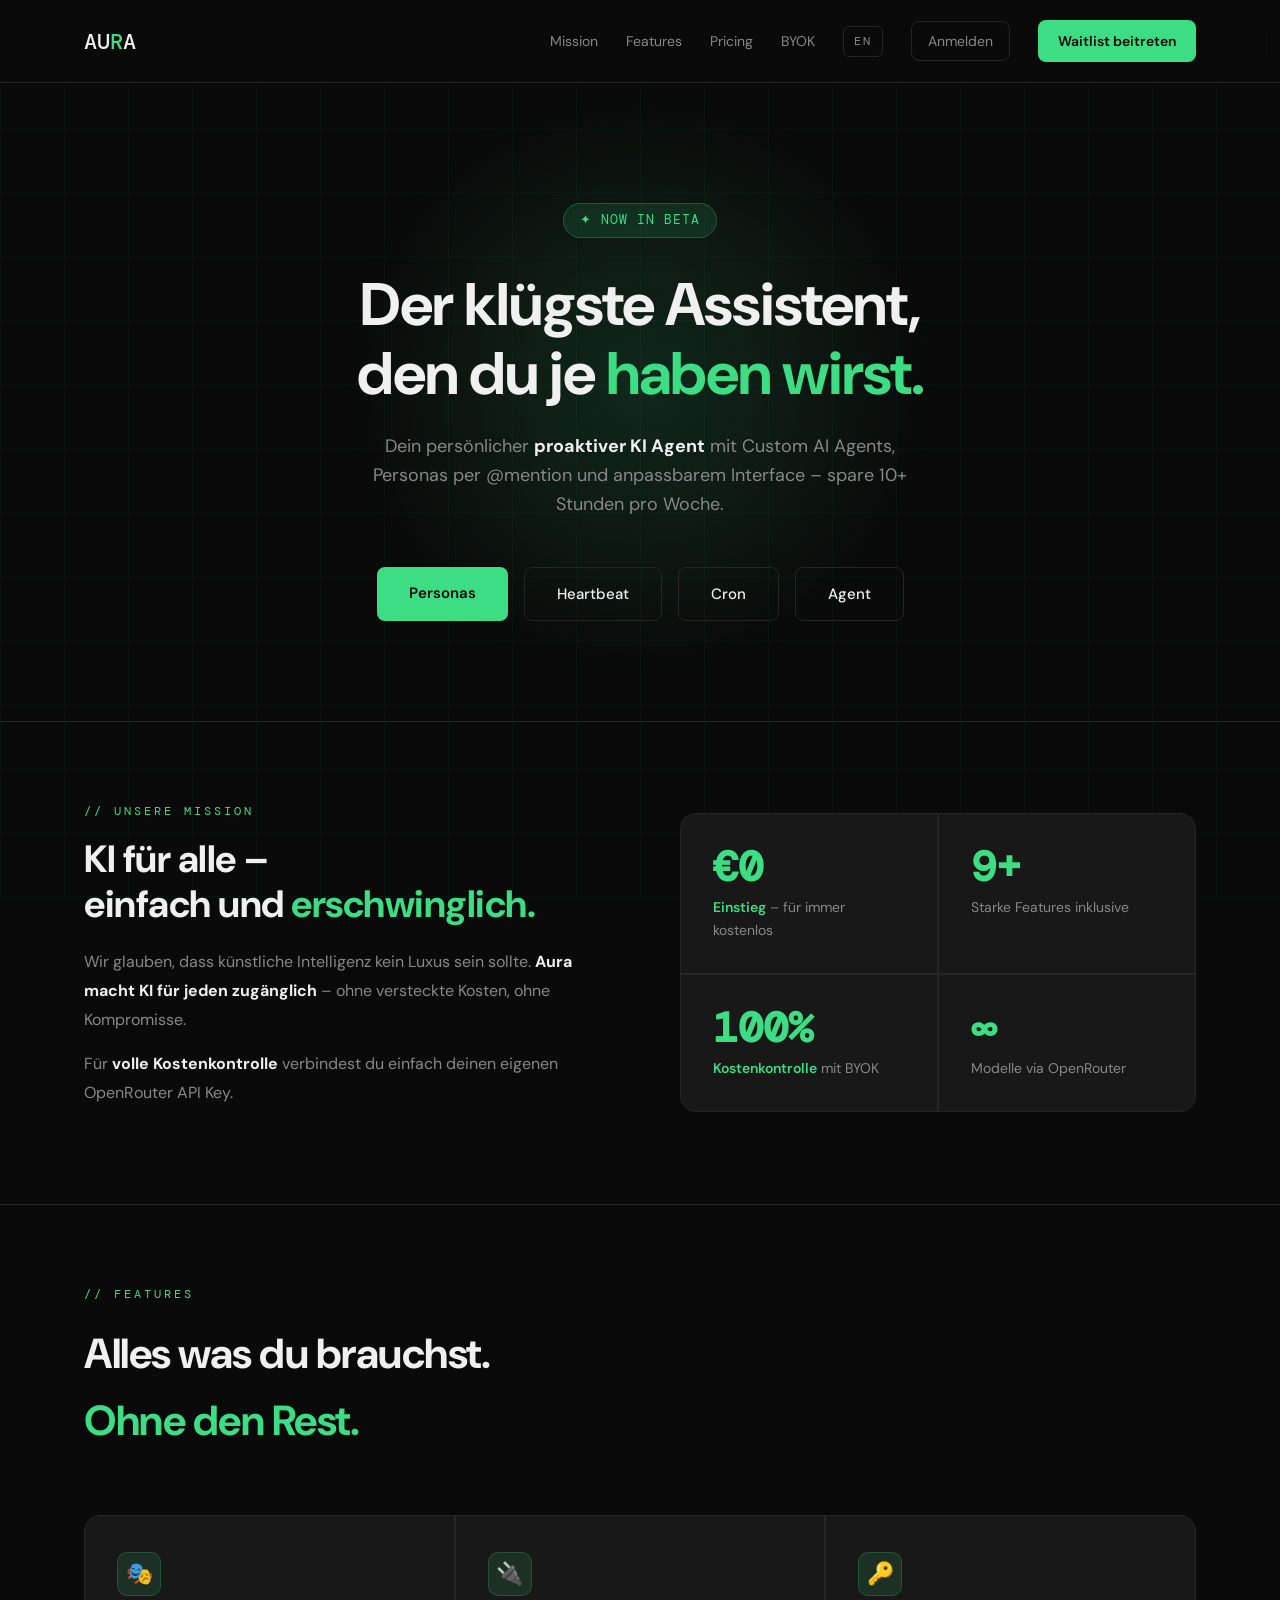
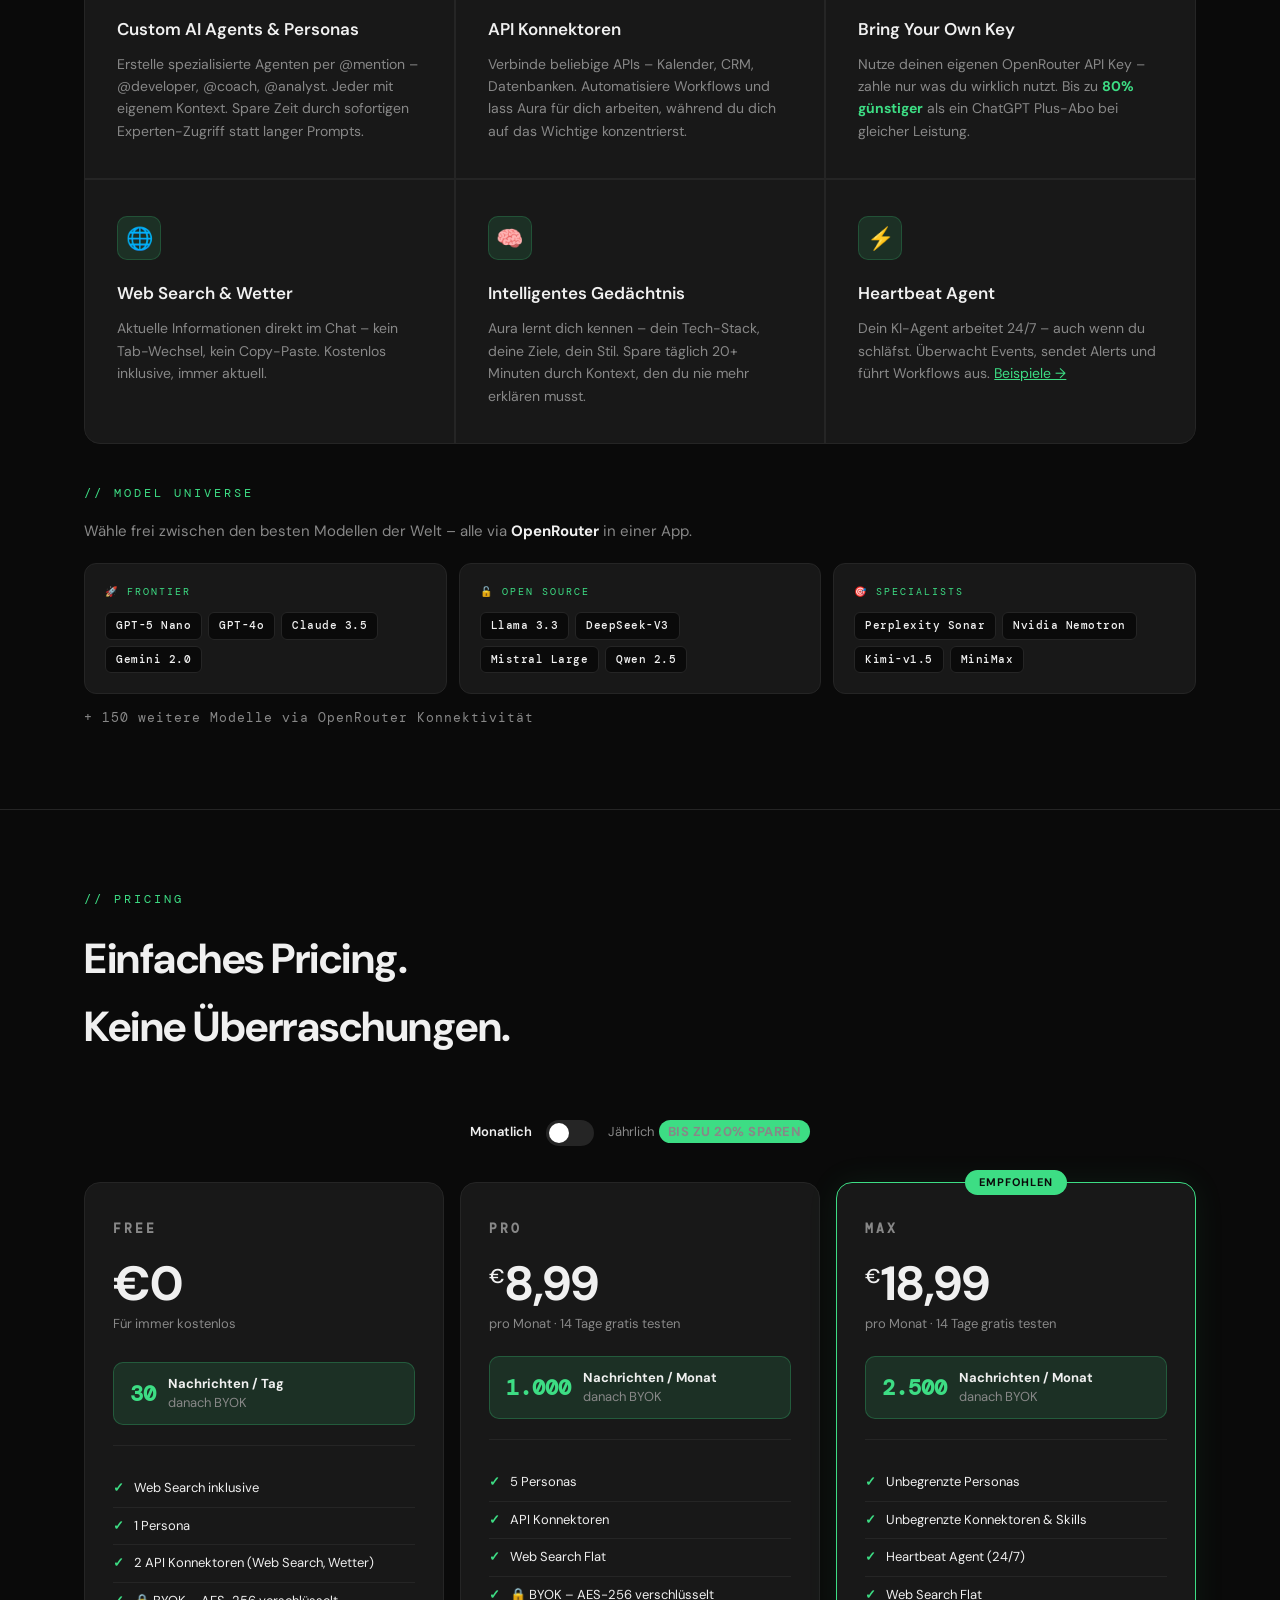
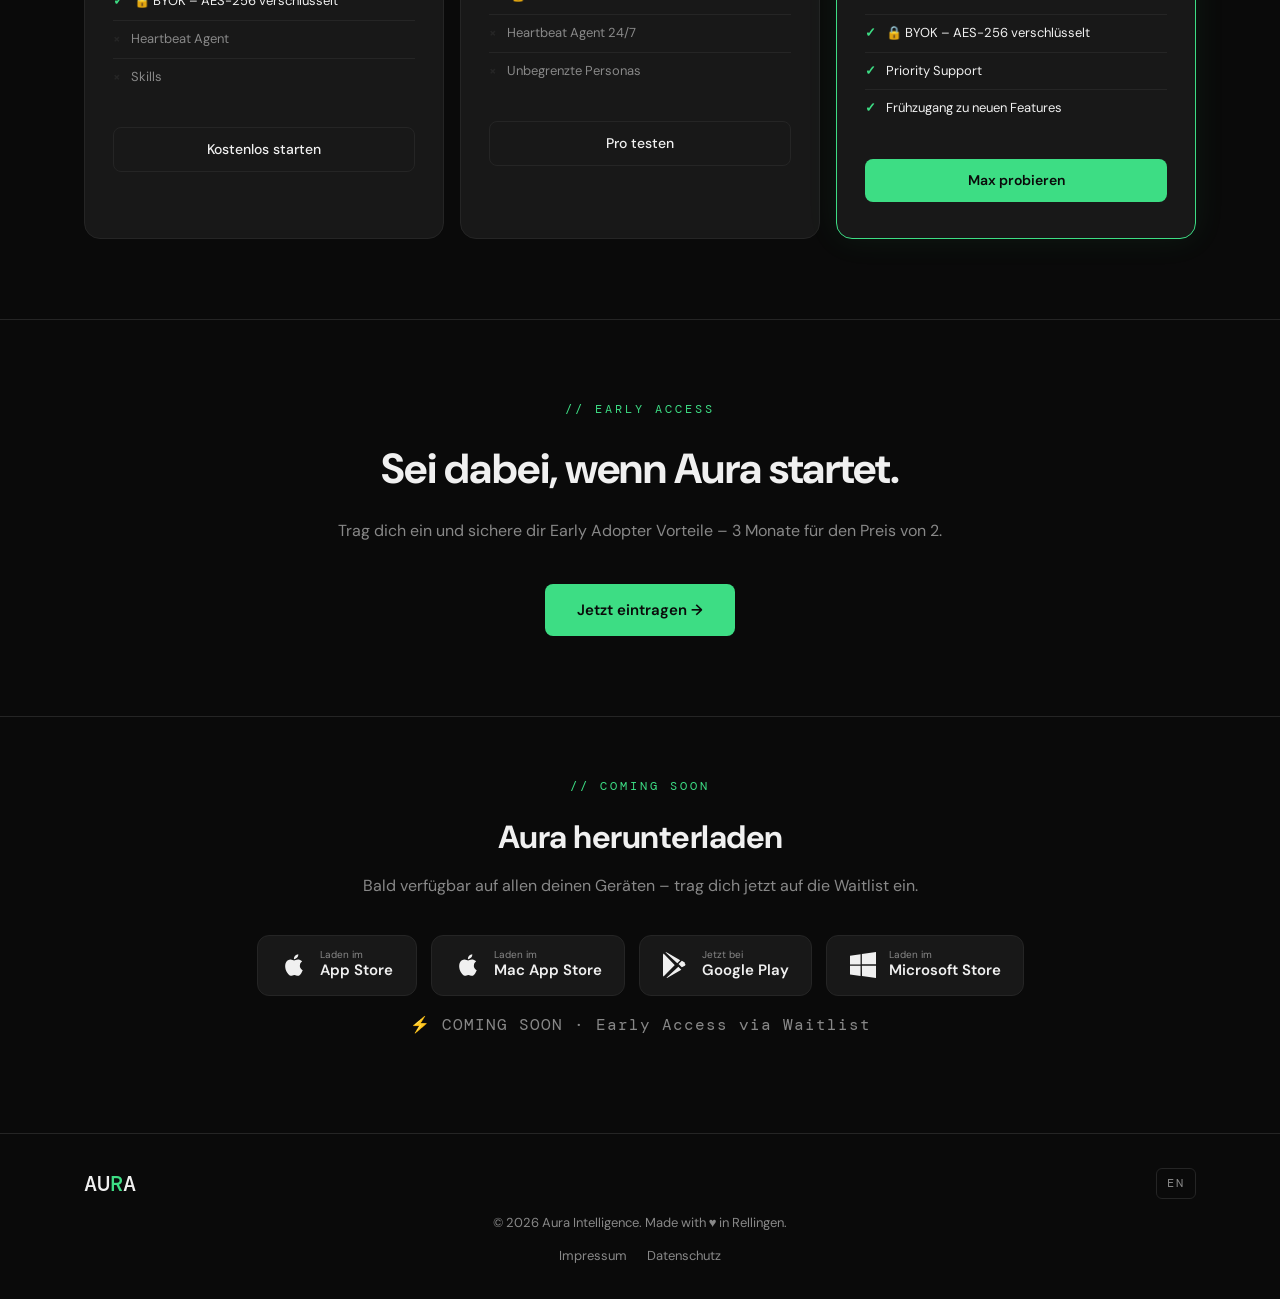
==== commit 02b8a05d: "Update hero buttons: Personas, Heartbeat, Cron, Agent" ====
--- a/index.html
+++ b/index.html
@@ -151,6 +151,28 @@
             .fomo-bar{flex-direction:column;gap:10px;text-align:center;}
         }
 
+        /* ── Animations ── */
+        .fade-in{opacity:0;transform:translateY(30px);transition:opacity 0.7s ease,transform 0.7s ease;}.fade-in.visible{opacity:1;transform:none;}
+        .hero{animation:heroFloat 6s ease-in-out infinite;transform-style:preserve-3d;}
+        @keyframes heroFloat{0%,100%{transform:translateY(0);}50%{transform:translateY(-10px);}}
+        .hero h1{animation:fadeInUp 0.8s ease forwards;opacity:0;}
+        .hero p{animation:fadeInUp 0.8s ease 0.2s forwards;opacity:0;}
+        .hero-buttons{animation:fadeInUp 0.8s ease 0.4s forwards;opacity:0;}
+        .hero-badge{animation:fadeInDown 0.8s ease forwards;opacity:0;}
+        @keyframes fadeInUp{from{opacity:0;transform:translateY(30px);}to{opacity:1;transform:none;}}
+        @keyframes fadeInDown{from{opacity:0;transform:translateY(-20px);}to{opacity:1;transform:none;}}
+        .feature-card::before{content:'';position:absolute;top:0;left:0;right:0;height:2px;background:linear-gradient(90deg,transparent,var(--green),transparent);opacity:0;transition:opacity 0.3s;}
+        .feature-card:hover::before{opacity:1;}
+        .pricing-card{transition:border-color 0.2s,transform 0.3s,box-shadow 0.3s;}.pricing-card:hover{border-color:rgba(61,221,132,0.3);transform:translateY(-6px);box-shadow:0 12px 40px rgba(0,0,0,0.3);}
+        .pricing-card.featured:hover{box-shadow:0 12px 50px rgba(61,221,132,0.15);}
+        .btn-primary{transition:all 0.3s;}.btn-primary:hover{opacity:0.85;transform:scale(1.03) translateY(-2px);box-shadow:0 4px 20px var(--green-glow);}
+        .btn-secondary{transition:all 0.3s;}.btn-secondary:hover{border-color:var(--green);background:var(--green-dim);transform:translateY(-2px);}
+        nav a::after{content:'';position:absolute;bottom:-4px;left:0;width:0;height:2px;background:var(--green);transition:width 0.3s;position:relative;}
+        .cursor-glow{position:fixed;width:300px;height:300px;background:radial-gradient(circle,var(--green-glow) 0%,transparent 70%);border-radius:50%;pointer-events:none;z-index:0;opacity:0;transition:opacity 0.3s;}
+        @media(max-width:768px){.hero{animation:none;}.hero h1,.hero p,.hero-buttons,.hero-badge{animation:none;opacity:1;}}
+        .btn-login{position:relative;z-index:10;}
+        .nav-avatar{position:relative;z-index:10;}
+
         .hamburger{display:none;flex-direction:column;gap:5px;cursor:pointer;padding:4px;background:none;border:none;}
         .hamburger span{display:block;width:24px;height:2px;background:var(--text-primary);border-radius:2px;transition:all 0.3s;}
         .hamburger.open span:nth-child(1){transform:translateY(7px) rotate(45deg);}
@@ -268,10 +290,10 @@
     <div class="hero-badge">✦ NOW IN BETA</div>
     <h1>Der klügste Assistent,<br>den du je <span>haben wirst.</span></h1>
     <p>Dein persönlicher <strong style="color:var(--text-primary);">proaktiver KI Agent</strong> mit Custom AI Agents, Personas per @mention und anpassbarem Interface – spare 10+ Stunden pro Woche.</p>
-    <div class="hero-buttons"><a href="waitlist.html" class="btn-primary">Jetzt auf Waitlist</a><a href="#features" class="btn-secondary">Features entdecken</a></div>
+    <div class="hero-buttons"><a href="#features" class="btn-primary">Personas</a><a href="#features" class="btn-secondary">Heartbeat</a><a href="#features" class="btn-secondary">Cron</a><a href="#features" class="btn-secondary">Agent</a></div>
   </div></section>
 
-  <section id="mission" class="mission"><div class="container"><div class="mission-inner">
+  <section id="mission" class="mission fade-in"><div class="container"><div class="mission-inner">
     <div class="mission-text">
       <div class="section-label">// Unsere Mission</div>
       <h2>KI für alle –<br>einfach und <span style="color:var(--green);">erschwinglich.</span></h2>
@@ -285,7 +307,7 @@
       <div class="stat"><div class="stat-value">∞</div><div class="stat-label">Modelle via OpenRouter</div></div>
     </div>
   </div></div></section>
-  <section id="features" class="section"><div class="container">
+  <section id="features" class="section fade-in"><div class="container">
     <div class="section-label">// Features</div>
     <h2>Alles was du brauchst.<br><span style="color:var(--green);">Ohne den Rest.</span></h2>
     <div class="features-grid">
@@ -323,7 +345,7 @@
       <p class="model-universe-footer">+ 150 weitere Modelle via OpenRouter Konnektivität</p>
     </div>
   </div></section>
-  <section id="pricing" class="section"><div class="container">
+  <section id="pricing" class="section fade-in"><div class="container">
     <div class="section-label">// Pricing</div>
     <h2>Einfaches Pricing.<br>Keine Überraschungen.</h2>
     <div class="billing-toggle-wrap">
@@ -398,7 +420,7 @@
         <a href="waitlist.html" class="btn-primary" style="display:block;text-align:center;">Max probieren</a>
       </div>
     </div></section>
-  <section class="cta-section"><div class="container">
+  <section class="cta-section fade-in"><div class="container">
     <div class="section-label">// Early Access</div>
     <h2>Sei dabei, wenn Aura startet.</h2>
     <p>Trag dich ein und sichere dir Early Adopter Vorteile – 3 Monate für den Preis von 2.</p>
@@ -406,7 +428,7 @@
   </div></section>
 
   <!-- ── DOWNLOAD SECTION ── -->
-  <section id="download" class="download-section"><div class="container">
+  <section id="download" class="download-section fade-in"><div class="container">
     <div class="section-label">// Coming Soon</div>
     <h2>Aura herunterladen</h2>
     <p>Bald verfügbar auf allen deinen Geräten – trag dich jetzt auf die Waitlist ein.</p>
@@ -520,6 +542,30 @@
 </script>
 
 <script>
+// Scroll fade-in observer
+(function(){
+  var obs = new IntersectionObserver(function(entries){
+    entries.forEach(function(e){ if(e.isIntersecting) e.target.classList.add('visible'); });
+  },{threshold:0.1});
+  document.querySelectorAll('.fade-in').forEach(function(el){ obs.observe(el); });
+})();
+// Nav scroll effect
+window.addEventListener('scroll',function(){
+  var h=document.querySelector('header');
+  if(h) h.classList.toggle('scrolled', window.scrollY > 50);
+},{passive:true});
+// Cursor glow (desktop only)
+(function(){
+  if(window.innerWidth < 768) return;
+  var g=document.createElement('div'); g.className='cursor-glow'; document.body.appendChild(g);
+  document.addEventListener('mousemove',function(e){
+    g.style.left=(e.clientX-150)+'px'; g.style.top=(e.clientY-150)+'px'; g.style.opacity='0.3';
+  });
+  document.addEventListener('mouseleave',function(){ g.style.opacity='0'; });
+})();
+</script>
+
+<script>
 (function(){
   var user=null;try{user=JSON.parse(localStorage.getItem('aura_user'));}catch(e){}
   var btn=document.getElementById('navLoginBtn');
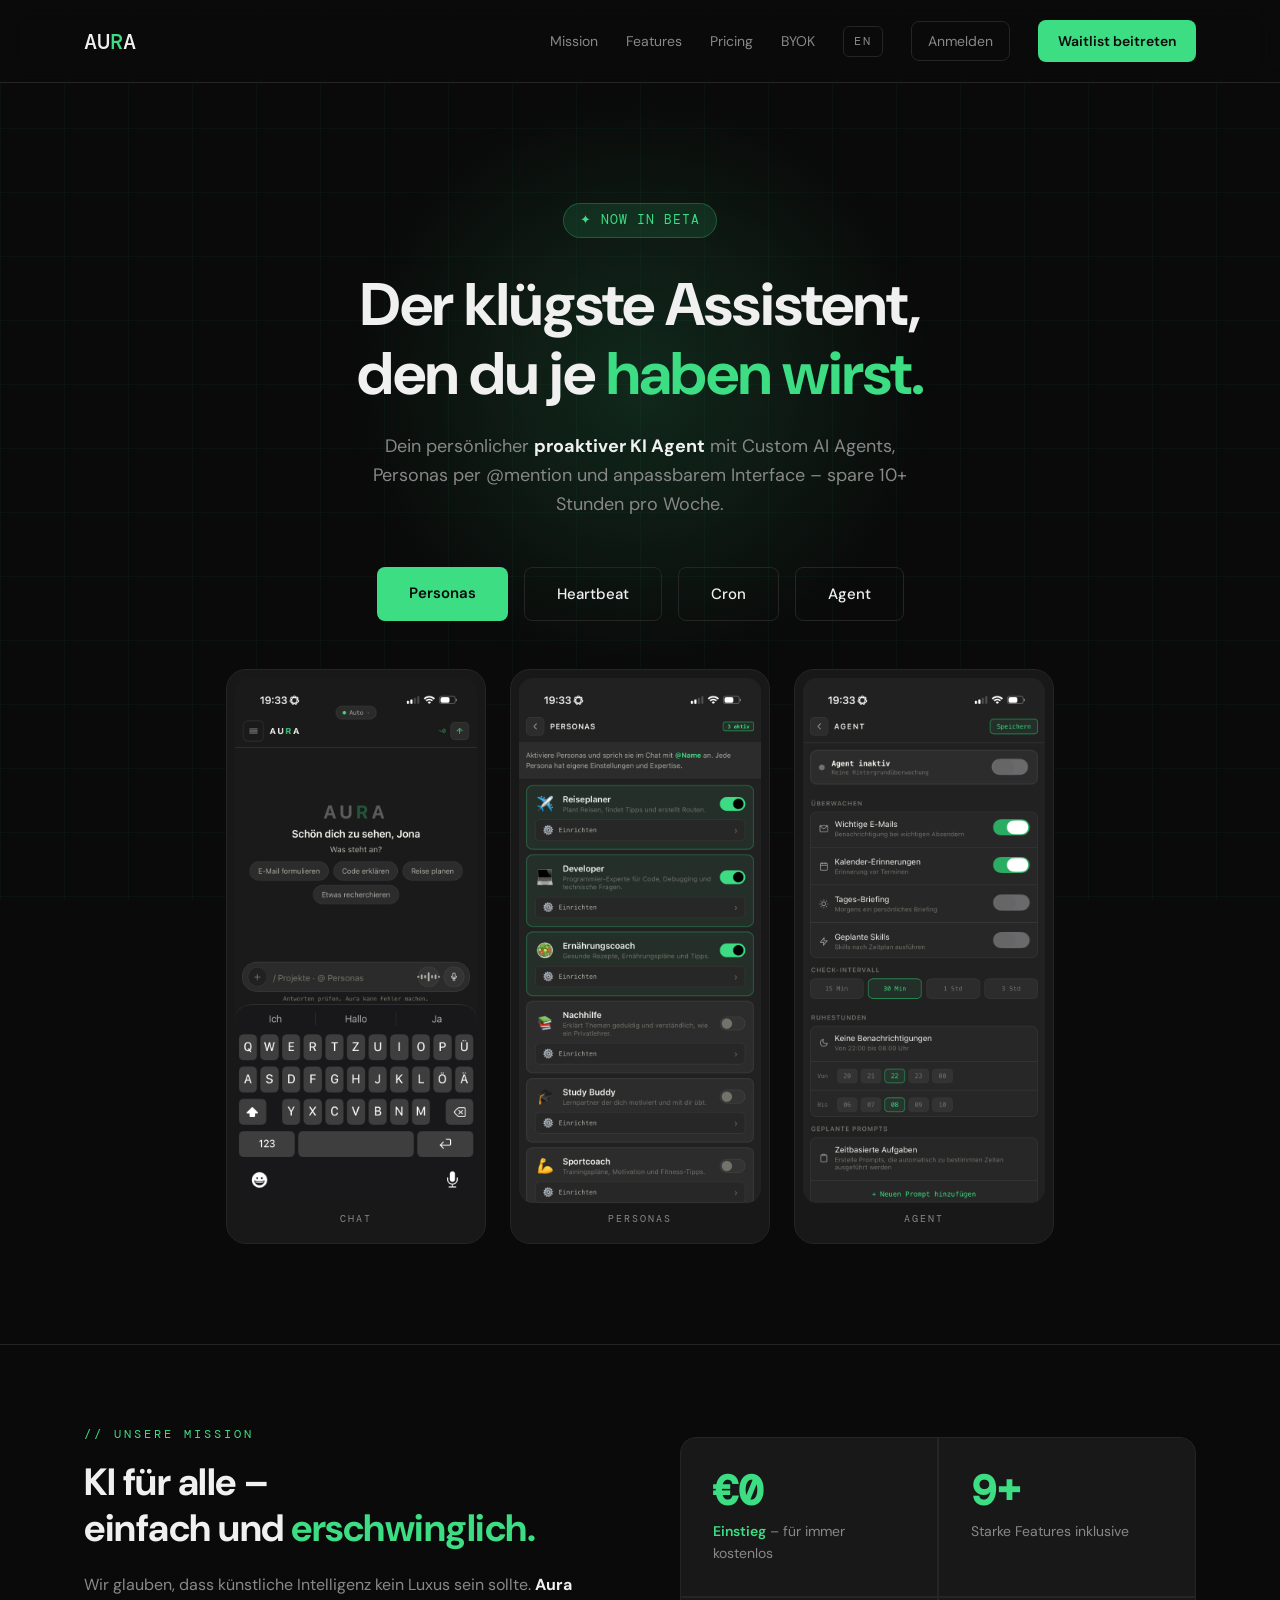
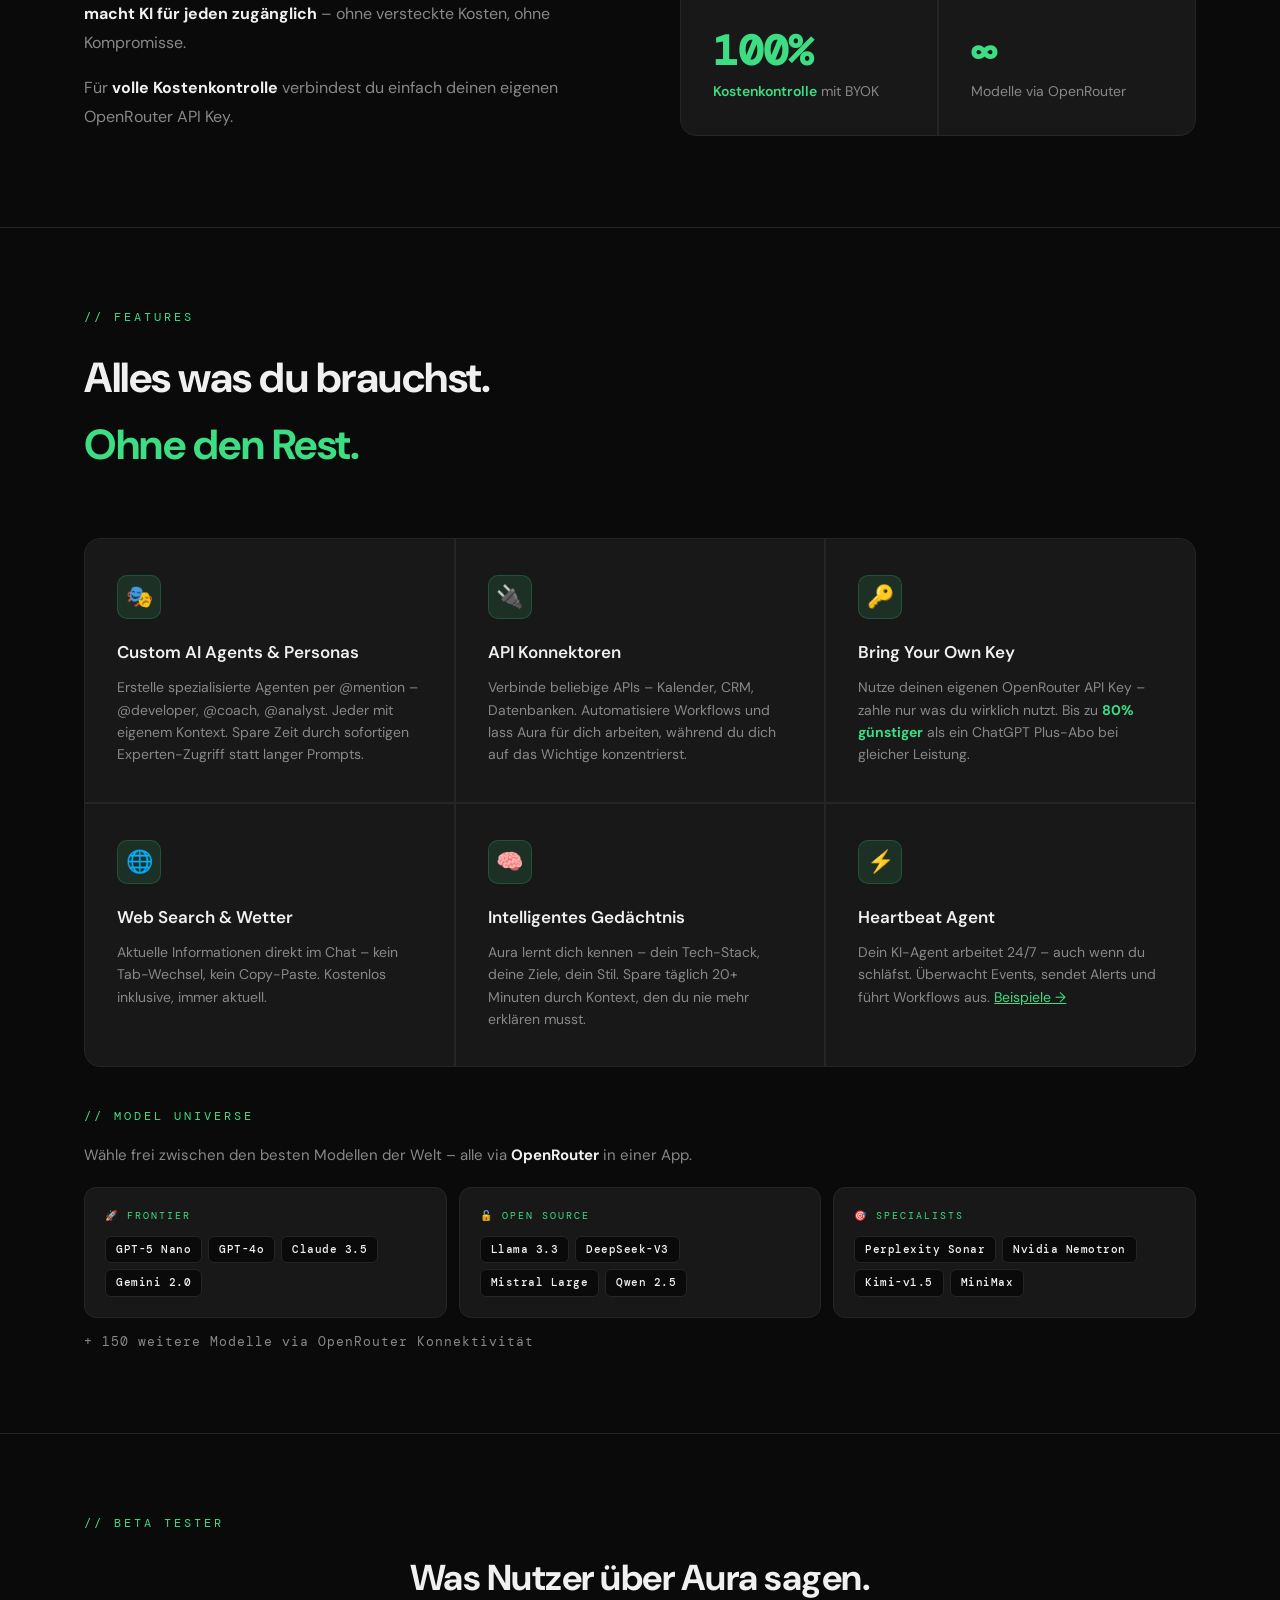
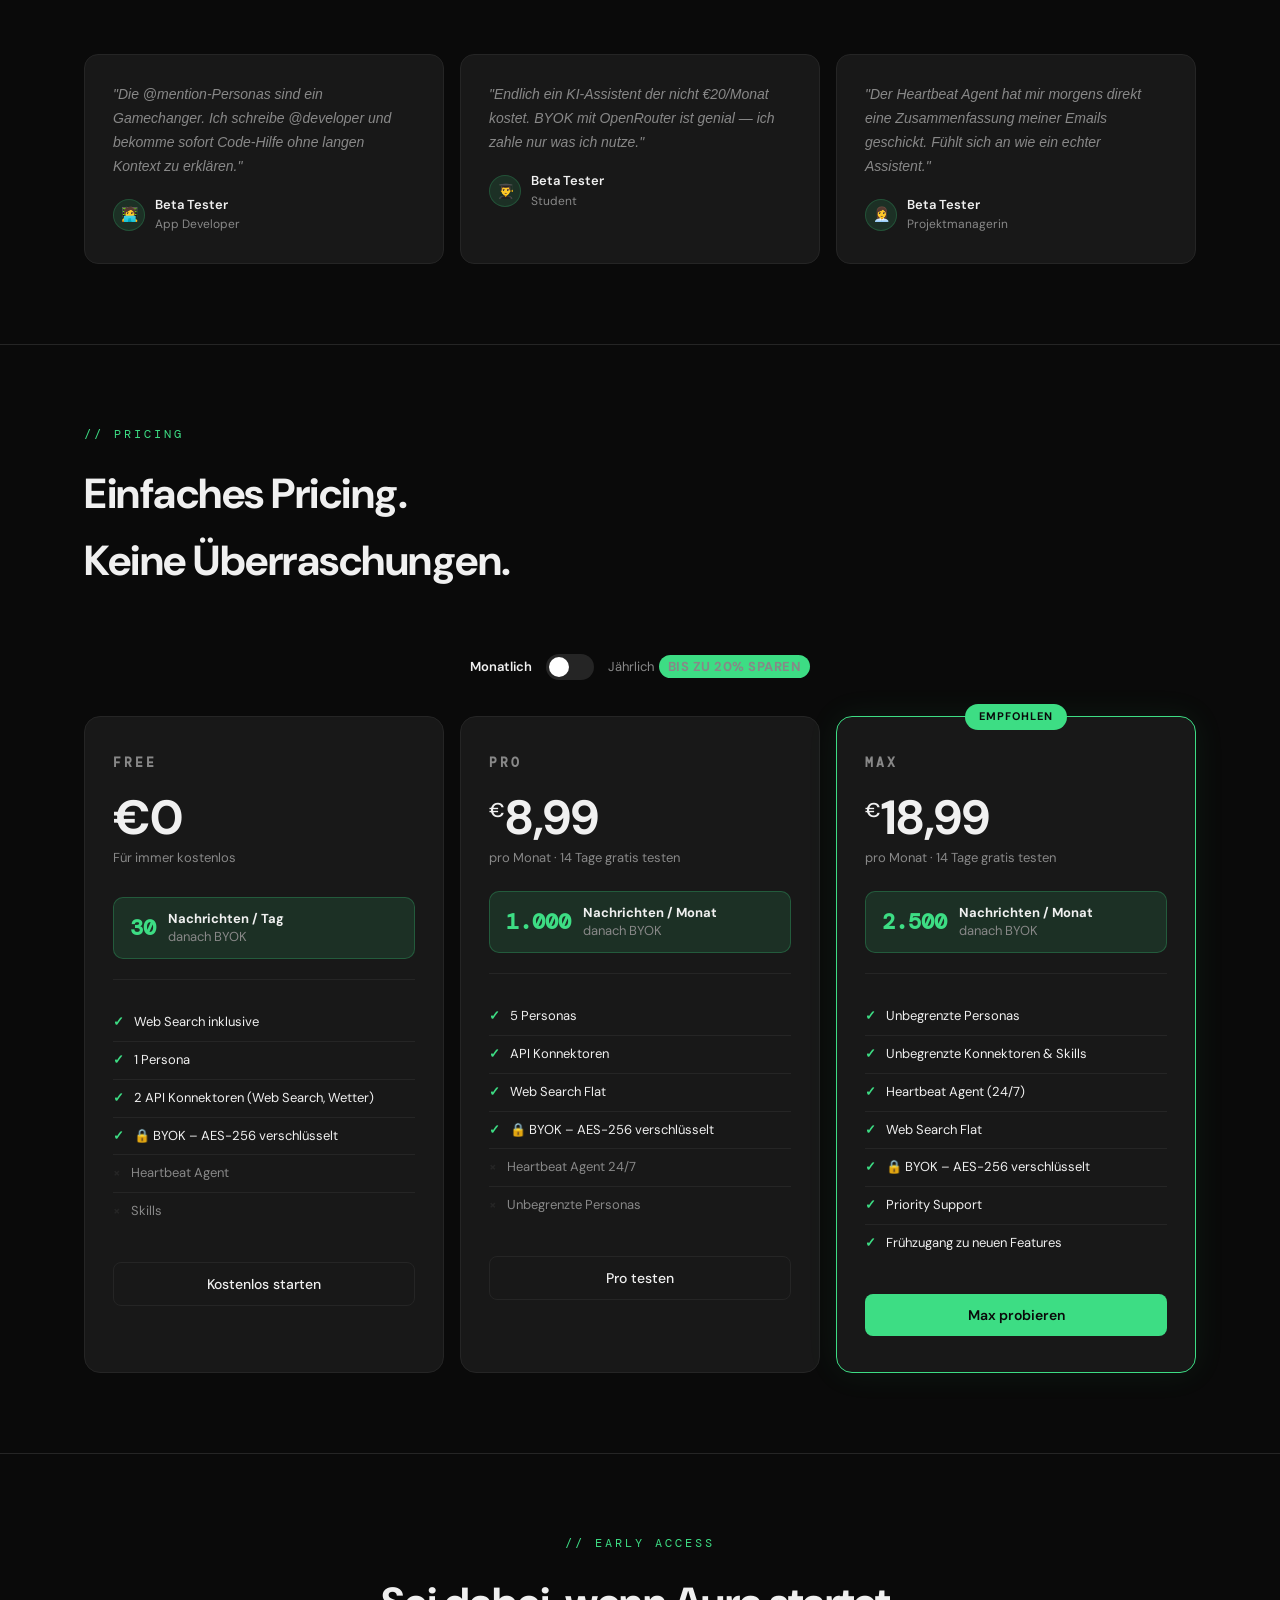
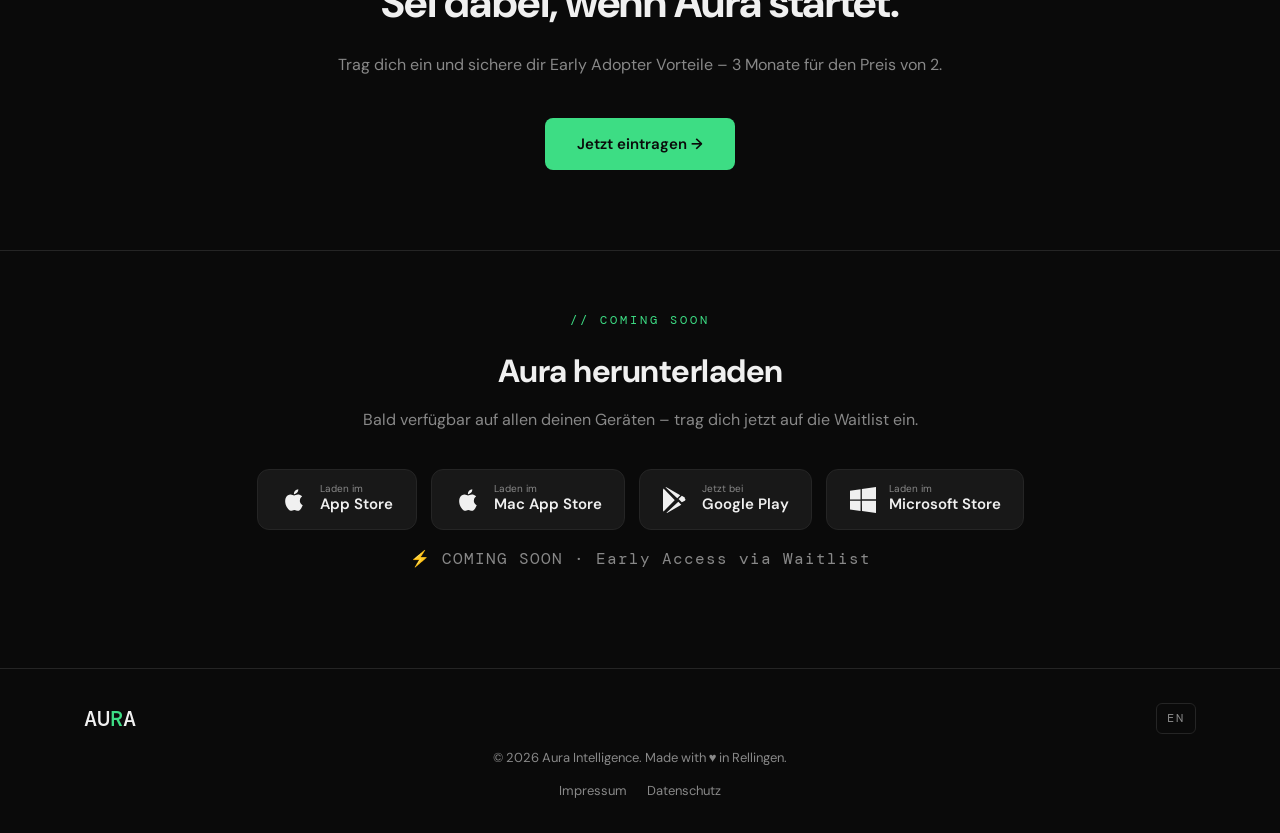
==== commit 99e4088c: "feat: CSS extraction, OG tags, app screenshots, social proof - Extract shared CSS into css/style.css" ====
--- a/index.html
+++ b/index.html
@@ -5,260 +5,47 @@
     <meta name="viewport" content="width=device-width, initial-scale=1.0">
     <title>Aura – proaktiver KI Agent mit Custom AI Agents & anpassbarem Interface</title>
     <meta name="description" content="Aura ist dein persönliches proaktiver KI Agent: Custom AI Agents, Personas per @mention, anpassbares Interface für Claude, GPT-4 & Llama. Spare 10+ Stunden pro Woche.">
+
+    <!-- Open Graph -->
+    <meta property="og:type" content="website">
+    <meta property="og:url" content="https://www.aura-agent.com/">
+    <meta property="og:title" content="Aura – proaktiver KI Agent mit Custom AI Agents & anpassbarem Interface">
+    <meta property="og:description" content="Dein persönlicher proaktiver KI Agent mit Custom AI Agents, Personas per @mention und anpassbarem Interface – spare 10+ Stunden pro Woche.">
+    <meta property="og:image" content="https://www.aura-agent.com/assets/og-image.png">
+    <meta property="og:locale" content="de_DE">
+
+    <!-- Twitter Card -->
+    <meta name="twitter:card" content="summary_large_image">
+    <meta name="twitter:title" content="Aura – proaktiver KI Agent">
+    <meta name="twitter:description" content="Custom AI Agents, Personas per @mention, anpassbares Interface – spare 10+ Stunden pro Woche.">
+    <meta name="twitter:image" content="https://www.aura-agent.com/assets/og-image.png">
+
     <link rel="icon" type="image/png" href="favicon.png">
     <link href="https://fonts.googleapis.com/css2?family=DM+Sans:wght@400;500;600;700&family=DM+Mono:wght@400;500&display=swap" rel="stylesheet">
-    <style>
-        :root{--bg:#0A0A0A;--surface:#181818;--border:#252525;--text-primary:#F0F0F0;--text-secondary:#888888;--green:#3DDD84;--green-dim:rgba(61,221,132,0.12);--green-glow:rgba(61,221,132,0.15);}
-        *,*::before,*::after{margin:0;padding:0;box-sizing:border-box;max-width:100%;}
-        html{overflow-x:hidden;}
-        body{font-family:'DM Sans',sans-serif;background:var(--bg);color:var(--text-primary);line-height:1.6;overflow-x:hidden;width:100%;}
-        body::before{content:'';position:fixed;top:0;left:0;right:0;bottom:0;width:100%;height:100%;background-image:linear-gradient(rgba(61,221,132,0.04) 1px,transparent 1px),linear-gradient(90deg,rgba(61,221,132,0.04) 1px,transparent 1px);background-size:64px 64px;pointer-events:none;z-index:0;overflow:hidden;}
-        .container{max-width:1160px;width:100%;margin:0 auto;padding:0 24px;position:relative;z-index:1;}
-        header{border-bottom:1px solid var(--border);padding:20px 0;position:sticky;top:0;background:rgba(10,10,10,0.9);backdrop-filter:blur(12px);z-index:100;width:100%;}
-        header .inner{display:flex;justify-content:space-between;align-items:center;}
-        .logo{font-family:'DM Mono',monospace;font-size:22px;font-weight:500;letter-spacing:0;color:var(--text-primary);text-decoration:none;display:flex;align-items:center;gap:0;}
-        .logo span{color:var(--green);}
-        nav{display:flex;align-items:center;gap:28px;}
-        nav a{font-size:14px;color:var(--text-secondary);text-decoration:none;transition:color 0.2s;}
-        nav a:hover{color:var(--text-primary);}
-        .lang-switch{font-family:'DM Mono',monospace;font-size:12px;letter-spacing:2px;color:var(--text-secondary);text-decoration:none;border:1px solid var(--border);border-radius:6px;padding:5px 10px;transition:border-color 0.2s,color 0.2s;}
-        .lang-switch:hover{border-color:var(--green);color:var(--green);}
-        .btn-primary{background:var(--green);color:#0A0A0A;padding:10px 20px;border-radius:8px;border:none;cursor:pointer;font-family:'DM Sans',sans-serif;font-size:14px;font-weight:600;transition:opacity 0.2s,transform 0.2s;text-decoration:none;display:inline-block;}
-        .btn-primary:hover{opacity:0.85;transform:scale(1.03);}
-        .btn-secondary{background:transparent;color:var(--text-primary);padding:10px 20px;border-radius:8px;border:1px solid var(--border);cursor:pointer;font-family:'DM Sans',sans-serif;font-size:14px;font-weight:500;transition:border-color 0.2s,background 0.2s;text-decoration:none;display:inline-block;}
-        .btn-secondary:hover{border-color:var(--green);background:var(--green-dim);}
-        .section-label{font-family:'DM Mono',monospace;font-size:12px;color:var(--green);letter-spacing:3px;margin-bottom:16px;text-transform:uppercase;}
-        .hero-badge{display:inline-flex;align-items:center;gap:8px;background:var(--green-dim);border:1px solid rgba(61,221,132,0.25);border-radius:100px;padding:6px 16px;font-size:13px;color:var(--green);font-family:'DM Mono',monospace;letter-spacing:1px;margin-bottom:32px;}
-        .hero{text-align:center;padding:120px 0 100px;position:relative;overflow:hidden;}
-        .hero::before{content:'';position:absolute;top:0;left:50%;transform:translateX(-50%);width:600px;height:600px;max-width:100vw;background:radial-gradient(circle,var(--green-glow) 0%,transparent 70%);pointer-events:none;}
-        .hero h1{font-size:60px;font-weight:700;line-height:1.15;margin-bottom:24px;letter-spacing:-1px;}
-        .hero h1 span{color:var(--green);}
-        .hero p{font-size:18px;color:var(--text-secondary);max-width:540px;margin:0 auto 48px;}
-        .hero-buttons{display:flex;gap:16px;justify-content:center;flex-wrap:wrap;}
-        .hero-buttons .btn-primary,.hero-buttons .btn-secondary{padding:14px 32px;font-size:15px;}
-        .mission{padding:80px 0;border-top:1px solid var(--border);}
-        .mission-inner{display:grid;grid-template-columns:1fr 1fr;gap:80px;align-items:center;}
-        .mission-text h2{font-size:38px;font-weight:700;margin-bottom:20px;letter-spacing:-0.5px;line-height:1.2;}
-        .mission-text p{font-size:16px;color:var(--text-secondary);line-height:1.8;margin-bottom:16px;}
-        .mission-text p strong{color:var(--text-primary);}
-        .mission-stats{display:grid;grid-template-columns:1fr 1fr;gap:2px;background:var(--border);border:1px solid var(--border);border-radius:16px;overflow:hidden;}
-        .stat{background:var(--surface);padding:32px;}
-        .stat-value{font-size:42px;font-weight:700;color:var(--green);font-family:'DM Mono',monospace;line-height:1;margin-bottom:8px;}
-        .stat-label{font-size:14px;color:var(--text-secondary);}
-        .stat-label strong{color:var(--green);font-weight:600;}
-        .section{padding:80px 0;border-top:1px solid var(--border);}
-        .section h2{font-size:42px;font-weight:700;margin-bottom:60px;letter-spacing:-0.5px;}
-        .features-grid{display:grid;grid-template-columns:repeat(3,1fr);gap:2px;background:var(--border);border:1px solid var(--border);border-radius:16px;overflow:hidden;}
-        .feature-card{background:var(--surface);padding:36px 32px;transition:background 0.2s;}
-        .feature-card:hover{background:#1e1e1e;}
-        .feature-icon{width:44px;height:44px;background:var(--green-dim);border:1px solid rgba(61,221,132,0.2);border-radius:10px;display:flex;align-items:center;justify-content:center;font-size:22px;margin-bottom:20px;}
-        .feature-card h3{font-size:17px;font-weight:600;margin-bottom:10px;}
-        .feature-card p{font-size:14px;color:var(--text-secondary);line-height:1.6;}
-        .pricing-grid{display:grid;grid-template-columns:repeat(3,1fr);gap:16px;}
-        .pricing-card{background:var(--surface);border:1px solid var(--border);border-radius:16px;padding:36px 28px;transition:border-color 0.2s;position:relative;}
-        .pricing-card:hover{border-color:rgba(61,221,132,0.3);}
-        .pricing-card.featured{border-color:var(--green);box-shadow:0 0 32px rgba(61,221,132,0.08);}
-        .featured-badge{position:absolute;top:-13px;left:50%;transform:translateX(-50%);background:var(--green);color:#0A0A0A;font-size:11px;font-weight:700;padding:4px 14px;border-radius:100px;white-space:nowrap;letter-spacing:1px;}
-        .pricing-card h3{font-family:'DM Mono',monospace;font-size:13px;letter-spacing:3px;color:var(--text-secondary);text-transform:uppercase;margin-bottom:20px;}
-        .price{font-size:48px;font-weight:700;color:var(--text-primary);line-height:1;margin-bottom:6px;}
-        .price sup{font-size:20px;font-weight:500;vertical-align:super;}
-        .price-period{font-size:13px;color:var(--text-secondary);margin-bottom:28px;}
-        .pricing-divider{height:1px;background:var(--border);margin-bottom:24px;}
-        .feature-list{list-style:none;margin-bottom:32px;}
-        .feature-list li{font-size:13px;color:var(--text-secondary);padding:8px 0;display:flex;align-items:center;gap:10px;border-bottom:1px solid var(--border);}
-        .feature-list li:last-child{border-bottom:none;}
-        .feature-list li.included{color:var(--text-primary);}
-        .feature-list li.included::before{content:"✓";color:var(--green);font-weight:700;flex-shrink:0;}
-        .feature-list li.excluded::before{content:"×";color:var(--border);font-weight:700;flex-shrink:0;}
-        .cta-section{padding:80px 0;border-top:1px solid var(--border);text-align:center;}
-        .cta-section h2{font-size:42px;font-weight:700;margin-bottom:16px;letter-spacing:-0.5px;}
-        .cta-section p{font-size:16px;color:var(--text-secondary);margin-bottom:40px;}
-        .or-hero{padding:100px 0 60px;border-bottom:1px solid var(--border);}
-        .or-hero h1{font-size:52px;font-weight:700;letter-spacing:-1px;line-height:1.15;margin-bottom:20px;}
-        .or-hero h1 span{color:var(--green);}
-        .or-hero p{font-size:18px;color:var(--text-secondary);max-width:600px;margin-bottom:36px;}
-        .or-section{padding:72px 0;border-top:1px solid var(--border);}
-        .or-section h2{font-size:32px;font-weight:700;margin-bottom:16px;letter-spacing:-0.5px;}
-        .or-section p{font-size:16px;color:var(--text-secondary);max-width:700px;line-height:1.8;margin-bottom:12px;}
-        .or-section p strong{color:var(--text-primary);}
-        .or-analogy{background:var(--surface);border:1px solid var(--border);border-left:3px solid var(--green);border-radius:12px;padding:24px 28px;margin:20px 0;font-size:15px;color:var(--text-secondary);line-height:1.7;}
-        .or-analogy strong{color:var(--text-primary);}
-        .info-cards{display:grid;grid-template-columns:repeat(3,1fr);gap:16px;margin-top:32px;}
-        .info-card{background:var(--surface);border:1px solid var(--border);border-radius:14px;padding:28px;}
-        .info-card .icon{font-size:28px;margin-bottom:14px;display:block;}
-        .info-card h3{font-size:16px;font-weight:600;margin-bottom:8px;}
-        .info-card p{font-size:14px;color:var(--text-secondary);line-height:1.6;margin-bottom:0;}
-        .steps-grid{display:grid;grid-template-columns:repeat(2,1fr);gap:16px;margin-top:32px;}
-        .step-card{background:var(--surface);border:1px solid var(--border);border-radius:14px;padding:28px;display:flex;gap:20px;align-items:flex-start;}
-        .step-number{width:36px;height:36px;min-width:36px;background:var(--green-dim);border:1px solid rgba(61,221,132,0.25);border-radius:8px;display:flex;align-items:center;justify-content:center;font-family:'DM Mono',monospace;font-size:14px;font-weight:600;color:var(--green);}
-        .step-content h3{font-size:16px;font-weight:600;margin-bottom:6px;}
-        .step-content p{font-size:14px;color:var(--text-secondary);line-height:1.6;margin-bottom:0;}
-        .step-content a{color:var(--green);text-decoration:none;}
-        .or-cta{padding:80px 0;border-top:1px solid var(--border);text-align:center;}
-        .or-cta h2{font-size:36px;font-weight:700;margin-bottom:14px;letter-spacing:-0.5px;}
-        .or-cta p{font-size:16px;color:var(--text-secondary);margin-bottom:32px;max-width:500px;margin-left:auto;margin-right:auto;}
-        .waitlist-layout{display:grid;grid-template-columns:1fr 1fr;gap:48px;align-items:start;padding:72px 0;}
-        .waitlist-form-box{background:var(--surface);border:1px solid var(--border);border-radius:16px;padding:40px;}
-        .wl-field{margin-bottom:20px;}
-        .wl-field label{display:block;font-size:13px;color:var(--text-secondary);margin-bottom:8px;font-weight:500;}
-        .wl-field input{width:100%;padding:12px 16px;background:var(--bg);border:1px solid var(--border);border-radius:8px;color:var(--text-primary);font-family:'DM Sans',sans-serif;font-size:15px;outline:none;transition:border-color 0.2s;}
-        .wl-field input:focus{border-color:var(--green);}
-        .wl-field input::placeholder{color:var(--text-secondary);}
-        .wl-plan{margin-bottom:24px;}
-        .wl-plan>label{display:block;font-size:13px;color:var(--text-secondary);margin-bottom:8px;font-weight:500;}
-        .wl-plan-options{display:grid;grid-template-columns:1fr 1fr;gap:8px;}
-        .wl-plan-option{display:flex;align-items:center;gap:8px;background:var(--bg);border:1px solid var(--border);border-radius:8px;padding:10px 14px;cursor:pointer;font-size:14px;transition:border-color 0.2s;}
-        .wl-plan-option:hover{border-color:rgba(61,221,132,0.4);}
-        .wl-plan-option input{width:auto;min-width:unset;}
-        .wl-plan-featured{border-color:rgba(61,221,132,0.35)!important;color:var(--green);}
-        .waitlist-summary{padding-top:4px;}
-        .wl-tier{background:var(--surface);border:1px solid var(--border);border-radius:12px;padding:20px 24px;margin-bottom:12px;}
-        .wl-tier-special{border-color:var(--green);background:linear-gradient(135deg,rgba(61,221,132,0.06) 0%,transparent 100%);}
-        .wl-tier-head{display:flex;justify-content:space-between;align-items:center;margin-bottom:12px;}
-        .wl-tier-name{font-weight:700;font-size:16px;}
-        .wl-tier-price{font-family:'DM Mono',monospace;font-size:14px;color:var(--text-secondary);}
-        footer{border-top:1px solid var(--border);padding:32px 0;}
-        footer .footer-inner{display:flex;flex-direction:column;align-items:center;gap:12px;}
-        footer .footer-top{display:flex;justify-content:space-between;align-items:center;width:100%;flex-wrap:wrap;gap:12px;}
-        footer .footer-links{display:flex;gap:20px;flex-wrap:wrap;justify-content:center;}
-        footer p{font-size:13px;color:var(--text-secondary);}
-        footer a.footer-link{font-size:13px;color:var(--text-secondary);text-decoration:none;transition:color 0.2s;}
-        footer a.footer-link:hover{color:var(--green);}
-        @media(max-width:900px){.info-cards{grid-template-columns:1fr 1fr;}}
-        @media(max-width:768px){
-            .hero{padding:80px 0 60px;}
-            .hero h1{font-size:36px;letter-spacing:-0.5px;}
-            .hero p{font-size:16px;}
-            .features-grid{grid-template-columns:1fr;}
-            .pricing-grid{grid-template-columns:1fr;}
-            .steps-grid{grid-template-columns:1fr;}
-            .mission-inner{grid-template-columns:1fr;gap:40px;}
-            .mission-text h2{font-size:28px;}
-            .section h2{font-size:28px;}
-            .cta-section h2{font-size:28px;}
-            .or-hero h1{font-size:32px;}
-            .or-section h2{font-size:26px;}
-            .waitlist-layout{grid-template-columns:1fr;padding:40px 0;}
-            .waitlist-form-box{padding:24px;}
-            .wl-plan-options{grid-template-columns:1fr;}
-            .info-cards{grid-template-columns:1fr;}
-            footer .footer-top{flex-direction:column;text-align:center;}
-        }
-        @media(max-width:600px){
-            .store-buttons{flex-direction:column;align-items:center;}
-            .store-btn{width:100%;max-width:280px;}
-            .models-inner{flex-direction:column;gap:16px;}
-            .fomo-bar{flex-direction:column;gap:10px;text-align:center;}
-        }
-
-        /* ── Animations ── */
-        .fade-in{opacity:0;transform:translateY(30px);transition:opacity 0.7s ease,transform 0.7s ease;}.fade-in.visible{opacity:1;transform:none;}
-        .hero{animation:heroFloat 6s ease-in-out infinite;transform-style:preserve-3d;}
-        @keyframes heroFloat{0%,100%{transform:translateY(0);}50%{transform:translateY(-10px);}}
-        .hero h1{animation:fadeInUp 0.8s ease forwards;opacity:0;}
-        .hero p{animation:fadeInUp 0.8s ease 0.2s forwards;opacity:0;}
-        .hero-buttons{animation:fadeInUp 0.8s ease 0.4s forwards;opacity:0;}
-        .hero-badge{animation:fadeInDown 0.8s ease forwards;opacity:0;}
-        @keyframes fadeInUp{from{opacity:0;transform:translateY(30px);}to{opacity:1;transform:none;}}
-        @keyframes fadeInDown{from{opacity:0;transform:translateY(-20px);}to{opacity:1;transform:none;}}
-        .feature-card::before{content:'';position:absolute;top:0;left:0;right:0;height:2px;background:linear-gradient(90deg,transparent,var(--green),transparent);opacity:0;transition:opacity 0.3s;}
-        .feature-card:hover::before{opacity:1;}
-        .pricing-card{transition:border-color 0.2s,transform 0.3s,box-shadow 0.3s;}.pricing-card:hover{border-color:rgba(61,221,132,0.3);transform:translateY(-6px);box-shadow:0 12px 40px rgba(0,0,0,0.3);}
-        .pricing-card.featured:hover{box-shadow:0 12px 50px rgba(61,221,132,0.15);}
-        .btn-primary{transition:all 0.3s;}.btn-primary:hover{opacity:0.85;transform:scale(1.03) translateY(-2px);box-shadow:0 4px 20px var(--green-glow);}
-        .btn-secondary{transition:all 0.3s;}.btn-secondary:hover{border-color:var(--green);background:var(--green-dim);transform:translateY(-2px);}
-        nav a::after{content:'';position:absolute;bottom:-4px;left:0;width:0;height:2px;background:var(--green);transition:width 0.3s;position:relative;}
-        .cursor-glow{position:fixed;width:300px;height:300px;background:radial-gradient(circle,var(--green-glow) 0%,transparent 70%);border-radius:50%;pointer-events:none;z-index:0;opacity:0;transition:opacity 0.3s;}
-        @media(max-width:768px){.hero{animation:none;}.hero h1,.hero p,.hero-buttons,.hero-badge{animation:none;opacity:1;}}
-        .btn-login{position:relative;z-index:10;}
-        .nav-avatar{position:relative;z-index:10;}
-
-        .hamburger{display:none;flex-direction:column;gap:5px;cursor:pointer;padding:4px;background:none;border:none;}
-        .hamburger span{display:block;width:24px;height:2px;background:var(--text-primary);border-radius:2px;transition:all 0.3s;}
-        .hamburger.open span:nth-child(1){transform:translateY(7px) rotate(45deg);}
-        .hamburger.open span:nth-child(2){opacity:0;}
-        .hamburger.open span:nth-child(3){transform:translateY(-7px) rotate(-45deg);}
-        .mobile-menu{display:none;position:fixed;top:65px;left:0;right:0;background:rgba(10,10,10,0.98);backdrop-filter:blur(16px);border-bottom:1px solid var(--border);padding:20px 24px;z-index:99;flex-direction:column;gap:4px;}
-        .mobile-menu.open{display:flex;}
-        .mobile-menu a{font-size:16px;color:var(--text-secondary);text-decoration:none;padding:12px 0;border-bottom:1px solid var(--border);transition:color 0.2s;}
-        .mobile-menu a:last-child{border-bottom:none;}
-        .mobile-menu a:hover{color:var(--green);}
-        .mobile-menu .btn-primary{margin-top:8px;text-align:center;padding:14px;}
-        .mobile-menu .lang-switch{border:none;padding:12px 0;letter-spacing:2px;}
-        @media(max-width:768px){
-            .hamburger{display:flex;}
-            nav a:not(.btn-primary):not(.lang-switch):not(.btn-login){display:none;}
-            nav .lang-switch{display:none;}
-            nav .btn-primary{display:none;}
-        }
-
-        /* ── Download Section ── */
-        .download-section{padding:60px 0;border-top:1px solid var(--border);text-align:center;}
-        .download-section h2{font-size:32px;font-weight:700;margin-bottom:10px;letter-spacing:-0.5px;}
-        .download-section p{font-size:16px;color:var(--text-secondary);margin-bottom:36px;}
-        .store-buttons{display:flex;gap:14px;justify-content:center;flex-wrap:wrap;}
-        .store-btn{display:flex;align-items:center;gap:12px;background:var(--surface);border:1px solid var(--border);border-radius:12px;padding:14px 22px;text-decoration:none;color:var(--text-primary);transition:border-color 0.2s,background 0.2s,transform 0.2s;min-width:160px;}
-        .store-btn:hover{border-color:var(--green);background:#1e1e1e;transform:translateY(-2px);}
-        .store-btn-icon{width:28px;height:28px;flex-shrink:0;display:flex;align-items:center;justify-content:center;}
-        .store-btn-icon svg{width:26px;height:26px;}
-        .store-btn-text{text-align:left;}
-        .store-btn-sub{font-size:10px;color:var(--text-secondary);display:block;line-height:1;}
-        .store-btn-name{font-size:15px;font-weight:600;display:block;line-height:1.4;}
-        .store-note{font-size:12px;color:var(--text-secondary);margin-top:16px;font-family:'DM Mono',monospace;letter-spacing:1px;}
-        /* ── Supported Models ── */
-        .models-section{padding:60px 0;border-top:1px solid var(--border);}
-        .models-inner{display:flex;align-items:center;gap:48px;flex-wrap:wrap;}
-        .models-label{font-family:'DM Mono',monospace;font-size:12px;color:var(--text-secondary);letter-spacing:2px;white-space:nowrap;flex-shrink:0;}
-        .models-badges{display:flex;gap:10px;flex-wrap:wrap;align-items:center;}
-        .model-badge{display:flex;align-items:center;gap:8px;background:var(--surface);border:1px solid var(--border);border-radius:8px;padding:8px 14px;font-size:13px;font-weight:500;transition:border-color 0.2s;}
-        .model-badge:hover{border-color:rgba(61,221,132,0.3);}
-        .model-dot{width:8px;height:8px;border-radius:50%;flex-shrink:0;}
-        /* ── Pricing Card hover glow ── */
-        .pricing-card{transition:border-color 0.2s,transform 0.2s,box-shadow 0.2s;}
-        .pricing-card:hover{border-color:rgba(61,221,132,0.3);transform:translateY(-3px);box-shadow:0 8px 32px rgba(0,0,0,0.3);}
-        .pricing-card.featured:hover{box-shadow:0 8px 40px rgba(61,221,132,0.15);}
-        /* ── FOMO Timer ── */
-        .fomo-bar{background:linear-gradient(90deg,rgba(61,221,132,0.1),rgba(61,221,132,0.05));border:1px solid rgba(61,221,132,0.2);border-radius:10px;padding:12px 20px;display:flex;align-items:center;justify-content:space-between;gap:16px;margin-bottom:28px;flex-wrap:wrap;}
-        .fomo-bar-left{display:flex;align-items:center;gap:10px;font-size:13px;}
-        .fomo-dot{width:8px;height:8px;border-radius:50%;background:var(--green);animation:pulse 1.5s infinite;}
-        @keyframes pulse{0%,100%{opacity:1;transform:scale(1);}50%{opacity:0.6;transform:scale(1.2);}}
-        .fomo-timer{display:flex;gap:8px;align-items:center;}
-        .fomo-unit{text-align:center;}
-        .fomo-val{font-family:'DM Mono',monospace;font-size:18px;font-weight:700;color:var(--green);display:block;line-height:1;}
-        .fomo-lab{font-size:10px;color:var(--text-secondary);display:block;margin-top:2px;letter-spacing:1px;}
-        .fomo-sep{font-family:'DM Mono',monospace;font-size:18px;font-weight:700;color:var(--green);margin-bottom:8px;}
-        .seats-badge{font-family:'DM Mono',monospace;font-size:11px;font-weight:700;color:#0A0A0A;background:var(--green);padding:4px 10px;border-radius:6px;white-space:nowrap;}
-        /* ── Billing Toggle ── */
-        .billing-toggle-wrap{display:flex;align-items:center;justify-content:center;gap:14px;margin-bottom:36px;}
-        .billing-toggle-wrap span{font-size:13px;color:var(--text-secondary);}
-        .billing-toggle-wrap span.active{color:var(--text-primary);font-weight:600;}
-        .toggle-pill{position:relative;width:48px;height:26px;background:var(--border);border-radius:100px;cursor:pointer;transition:background 0.25s;flex-shrink:0;}
-        .toggle-pill.yearly{background:var(--green);}
-        .toggle-pill::after{content:'';position:absolute;top:3px;left:3px;width:20px;height:20px;border-radius:50%;background:#fff;transition:transform 0.25s;}
-        .toggle-pill.yearly::after{transform:translateX(22px);}
-        .toggle-save-badge{font-size:11px;font-weight:700;letter-spacing:.5px;color:#0A0A0A;background:var(--green);padding:3px 9px;border-radius:100px;margin-left:2px;}
-
-
-        /* ── Message Highlight ── */
-        .msg-highlight{background:var(--green-dim);border:1px solid rgba(61,221,132,0.25);border-radius:10px;padding:12px 16px;margin:12px 0 20px;display:flex;align-items:center;gap:12px;}
-        .msg-highlight-val{font-family:'DM Mono',monospace;font-size:22px;font-weight:700;color:var(--green);white-space:nowrap;}
-        .msg-highlight-label{font-size:13px;color:var(--text-secondary);line-height:1.4;}
-        .msg-highlight-label strong{color:var(--text-primary);}
-        /* ── Model Universe Grid ── */
-        .model-universe{margin-top:40px;}
-        .model-universe-grid{display:grid;grid-template-columns:repeat(3,1fr);gap:12px;margin-top:20px;}
-        .model-category{background:var(--surface);border:1px solid var(--border);border-radius:12px;padding:20px;}
-        .model-category-label{font-family:'DM Mono',monospace;font-size:10px;letter-spacing:2px;color:var(--green);text-transform:uppercase;margin-bottom:12px;}
-        .model-tags{display:flex;flex-wrap:wrap;gap:6px;}
-        .model-tag{font-family:'DM Mono',monospace;font-size:11px;font-weight:500;background:var(--bg);border:1px solid var(--border);border-radius:6px;padding:4px 10px;color:var(--text-primary);letter-spacing:0.5px;transition:border-color 0.2s,color 0.2s;}
-        .model-tag:hover{border-color:rgba(61,221,132,0.4);color:var(--green);}
-        .model-universe-footer{margin-top:14px;font-size:13px;color:var(--text-secondary);font-family:'DM Mono',monospace;letter-spacing:1px;}
-        @media(max-width:768px){.model-universe-grid{grid-template-columns:1fr;}}
-        
-        .btn-login{font-size:14px;color:var(--text-secondary);text-decoration:none;border:1px solid var(--border);border-radius:8px;padding:8px 16px;transition:border-color 0.2s,color 0.2s;}
-        .btn-login:hover{border-color:var(--green);color:var(--green);}
-        .nav-avatar{width:34px;height:34px;border-radius:50%;background:var(--green-dim);border:1.5px solid var(--green);display:flex;align-items:center;justify-content:center;font-size:14px;font-weight:700;color:var(--green);text-decoration:none;font-family:'DM Mono',monospace;cursor:pointer;}
-        </style>
+    <link rel="stylesheet" href="css/style.css">
+
+    <!-- JSON-LD Structured Data -->
+    <script type="application/ld+json">
+    {
+      "@context": "https://schema.org",
+      "@type": "SoftwareApplication",
+      "name": "Aura",
+      "applicationCategory": "BusinessApplication",
+      "operatingSystem": "iOS, Android, macOS, Windows, Web",
+      "description": "Proaktiver KI Agent mit Custom AI Agents, Personas per @mention und anpassbarem Interface.",
+      "offers": {
+        "@type": "Offer",
+        "price": "0",
+        "priceCurrency": "EUR",
+        "description": "Kostenlos mit BYOK – 30 Nachrichten/Tag"
+      },
+      "author": {
+        "@type": "Organization",
+        "name": "Aura Intelligence",
+        "url": "https://www.aura-agent.com"
+      }
+    }
+    </script>
 </head>
 <body>
 <header><div class="container"><div class="inner">
@@ -291,6 +78,11 @@
     <h1>Der klügste Assistent,<br>den du je <span>haben wirst.</span></h1>
     <p>Dein persönlicher <strong style="color:var(--text-primary);">proaktiver KI Agent</strong> mit Custom AI Agents, Personas per @mention und anpassbarem Interface – spare 10+ Stunden pro Woche.</p>
     <div class="hero-buttons"><a href="#features" class="btn-primary">Personas</a><a href="#features" class="btn-secondary">Heartbeat</a><a href="#features" class="btn-secondary">Cron</a><a href="#features" class="btn-secondary">Agent</a></div>
+    <div class="app-preview">
+      <div class="app-preview-frame"><img src="assets/screenshots/app-chat.png" alt="Aura Chat Interface" loading="lazy"><div class="app-preview-label">Chat</div></div>
+      <div class="app-preview-frame"><img src="assets/screenshots/app-personas.png" alt="Aura Personas" loading="lazy"><div class="app-preview-label">Personas</div></div>
+      <div class="app-preview-frame"><img src="assets/screenshots/app-agent.png" alt="Aura Agent" loading="lazy"><div class="app-preview-label">Agent</div></div>
+    </div>
   </div></section>
 
   <section id="mission" class="mission fade-in"><div class="container"><div class="mission-inner">
@@ -345,6 +137,26 @@
       <p class="model-universe-footer">+ 150 weitere Modelle via OpenRouter Konnektivität</p>
     </div>
   </div></section>
+  <!-- ── Social Proof ── -->
+  <section class="social-proof fade-in"><div class="container">
+    <div class="section-label">// Beta Tester</div>
+    <h2>Was Nutzer über Aura sagen.</h2>
+    <div class="testimonial-grid">
+      <div class="testimonial-card">
+        <p class="testimonial-text">"Die @mention-Personas sind ein Gamechanger. Ich schreibe @developer und bekomme sofort Code-Hilfe ohne langen Kontext zu erklären."</p>
+        <div class="testimonial-author"><div class="testimonial-avatar">🧑‍💻</div><div><div class="testimonial-name">Beta Tester</div><div class="testimonial-role">App Developer</div></div></div>
+      </div>
+      <div class="testimonial-card">
+        <p class="testimonial-text">"Endlich ein KI-Assistent der nicht €20/Monat kostet. BYOK mit OpenRouter ist genial — ich zahle nur was ich nutze."</p>
+        <div class="testimonial-author"><div class="testimonial-avatar">👨‍🎓</div><div><div class="testimonial-name">Beta Tester</div><div class="testimonial-role">Student</div></div></div>
+      </div>
+      <div class="testimonial-card">
+        <p class="testimonial-text">"Der Heartbeat Agent hat mir morgens direkt eine Zusammenfassung meiner Emails geschickt. Fühlt sich an wie ein echter Assistent."</p>
+        <div class="testimonial-author"><div class="testimonial-avatar">👩‍💼</div><div><div class="testimonial-name">Beta Tester</div><div class="testimonial-role">Projektmanagerin</div></div></div>
+      </div>
+    </div>
+  </div></section>
+
   <section id="pricing" class="section fade-in"><div class="container">
     <div class="section-label">// Pricing</div>
     <h2>Einfaches Pricing.<br>Keine Überraschungen.</h2>
--- a/css/style.css
+++ b/css/style.css
@@ -0,0 +1,334 @@
+/* ═══════════════════════════════════════════════════
+   Aura-Agent.com — Shared Stylesheet
+   ═══════════════════════════════════════════════════ */
+
+/* ── Variables ── */
+:root{
+  --bg:#0A0A0A;
+  --surface:#181818;
+  --border:#252525;
+  --text-primary:#F0F0F0;
+  --text-secondary:#888888;
+  --green:#3DDD84;
+  --green-dim:rgba(61,221,132,0.12);
+  --green-glow:rgba(61,221,132,0.15);
+}
+
+/* ── Reset ── */
+*,*::before,*::after{margin:0;padding:0;box-sizing:border-box;}
+html{overflow-x:hidden;}
+body{font-family:'DM Sans',sans-serif;background:var(--bg);color:var(--text-primary);line-height:1.6;overflow-x:hidden;width:100%;}
+body::before{content:'';position:fixed;top:0;left:0;right:0;bottom:0;width:100%;height:100%;background-image:linear-gradient(rgba(61,221,132,0.04) 1px,transparent 1px),linear-gradient(90deg,rgba(61,221,132,0.04) 1px,transparent 1px);background-size:64px 64px;pointer-events:none;z-index:0;overflow:hidden;}
+img,video,iframe{max-width:100%;height:auto;}
+
+/* ── Layout ── */
+.container{max-width:1160px;width:100%;margin:0 auto;padding:0 24px;position:relative;z-index:1;}
+
+/* ── Header ── */
+header{border-bottom:1px solid var(--border);padding:20px 0;position:sticky;top:0;background:rgba(10,10,10,0.9);backdrop-filter:blur(12px);z-index:100;width:100%;}
+header .inner{display:flex;justify-content:space-between;align-items:center;}
+.logo{font-family:'DM Mono',monospace;font-size:22px;font-weight:500;letter-spacing:0;color:var(--text-primary);text-decoration:none;display:flex;align-items:center;gap:0;}
+.logo span{color:var(--green);}
+
+/* ── Navigation ── */
+nav{display:flex;align-items:center;gap:28px;}
+nav a{font-size:14px;color:var(--text-secondary);text-decoration:none;transition:color 0.2s;}
+nav a:hover{color:var(--text-primary);}
+.lang-switch{font-family:'DM Mono',monospace;font-size:12px;letter-spacing:2px;color:var(--text-secondary);text-decoration:none;border:1px solid var(--border);border-radius:6px;padding:5px 10px;transition:border-color 0.2s,color 0.2s;}
+.lang-switch:hover{border-color:var(--green);color:var(--green);}
+.btn-login{font-size:14px;color:var(--text-secondary);text-decoration:none;border:1px solid var(--border);border-radius:8px;padding:8px 16px;transition:border-color 0.2s,color 0.2s;position:relative;z-index:10;}
+.btn-login:hover{border-color:var(--green);color:var(--green);}
+.nav-avatar{width:34px;height:34px;border-radius:50%;background:var(--green-dim);border:1.5px solid var(--green);display:flex;align-items:center;justify-content:center;font-size:14px;font-weight:700;color:var(--green);text-decoration:none;font-family:'DM Mono',monospace;cursor:pointer;position:relative;z-index:10;}
+
+/* ── Buttons ── */
+.btn-primary{background:var(--green);color:#0A0A0A;padding:10px 20px;border-radius:8px;border:none;cursor:pointer;font-family:'DM Sans',sans-serif;font-size:14px;font-weight:600;transition:all 0.3s;text-decoration:none;display:inline-block;}
+.btn-primary:hover{opacity:0.85;transform:scale(1.03) translateY(-2px);box-shadow:0 4px 20px var(--green-glow);}
+.btn-secondary{background:transparent;color:var(--text-primary);padding:10px 20px;border-radius:8px;border:1px solid var(--border);cursor:pointer;font-family:'DM Sans',sans-serif;font-size:14px;font-weight:500;transition:all 0.3s;text-decoration:none;display:inline-block;}
+.btn-secondary:hover{border-color:var(--green);background:var(--green-dim);transform:translateY(-2px);}
+
+/* ── Section Labels ── */
+.section-label{font-family:'DM Mono',monospace;font-size:12px;color:var(--green);letter-spacing:3px;margin-bottom:16px;text-transform:uppercase;}
+
+/* ── Hero ── */
+.hero{text-align:center;padding:120px 0 100px;position:relative;overflow:hidden;}
+.hero::before{content:'';position:absolute;top:0;left:50%;transform:translateX(-50%);width:600px;height:600px;max-width:100vw;background:radial-gradient(circle,var(--green-glow) 0%,transparent 70%);pointer-events:none;}
+.hero h1{font-size:60px;font-weight:700;line-height:1.15;margin-bottom:24px;letter-spacing:-1px;}
+.hero h1 span{color:var(--green);}
+.hero p{font-size:18px;color:var(--text-secondary);max-width:540px;margin:0 auto 48px;}
+.hero-badge{display:inline-flex;align-items:center;gap:8px;background:var(--green-dim);border:1px solid rgba(61,221,132,0.25);border-radius:100px;padding:6px 16px;font-size:13px;color:var(--green);font-family:'DM Mono',monospace;letter-spacing:1px;margin-bottom:32px;}
+.hero-buttons{display:flex;gap:16px;justify-content:center;flex-wrap:wrap;}
+.hero-buttons .btn-primary,.hero-buttons .btn-secondary{padding:14px 32px;font-size:15px;}
+
+/* ── App Preview (screenshots) ── */
+.app-preview{display:flex;justify-content:center;gap:24px;margin:48px auto 0;max-width:900px;flex-wrap:wrap;}
+.app-preview-frame{background:var(--surface);border:1px solid var(--border);border-radius:20px;padding:8px 8px 16px;max-width:260px;flex:1;min-width:200px;transition:transform 0.3s,box-shadow 0.3s;}
+.app-preview-frame:hover{transform:translateY(-6px);box-shadow:0 16px 48px rgba(0,0,0,0.4);}
+.app-preview-frame img{width:100%;border-radius:14px;display:block;}
+.app-preview-label{font-family:'DM Mono',monospace;font-size:10px;color:var(--text-secondary);letter-spacing:2px;text-align:center;margin-top:8px;text-transform:uppercase;}
+
+/* ── Mission ── */
+.mission{padding:80px 0;border-top:1px solid var(--border);}
+.mission-inner{display:grid;grid-template-columns:1fr 1fr;gap:80px;align-items:center;}
+.mission-text h2{font-size:38px;font-weight:700;margin-bottom:20px;letter-spacing:-0.5px;line-height:1.2;}
+.mission-text p{font-size:16px;color:var(--text-secondary);line-height:1.8;margin-bottom:16px;}
+.mission-text p strong{color:var(--text-primary);}
+.mission-stats{display:grid;grid-template-columns:1fr 1fr;gap:2px;background:var(--border);border:1px solid var(--border);border-radius:16px;overflow:hidden;}
+.stat{background:var(--surface);padding:32px;}
+.stat-value{font-size:42px;font-weight:700;color:var(--green);font-family:'DM Mono',monospace;line-height:1;margin-bottom:8px;}
+.stat-label{font-size:14px;color:var(--text-secondary);}
+.stat-label strong{color:var(--green);font-weight:600;}
+
+/* ── Sections ── */
+.section{padding:80px 0;border-top:1px solid var(--border);}
+.section h2{font-size:42px;font-weight:700;margin-bottom:60px;letter-spacing:-0.5px;}
+
+/* ── Features Grid ── */
+.features-grid{display:grid;grid-template-columns:repeat(3,1fr);gap:2px;background:var(--border);border:1px solid var(--border);border-radius:16px;overflow:hidden;}
+.feature-card{background:var(--surface);padding:36px 32px;transition:background 0.2s;position:relative;}
+.feature-card:hover{background:#1e1e1e;}
+.feature-card::before{content:'';position:absolute;top:0;left:0;right:0;height:2px;background:linear-gradient(90deg,transparent,var(--green),transparent);opacity:0;transition:opacity 0.3s;}
+.feature-card:hover::before{opacity:1;}
+.feature-icon{width:44px;height:44px;background:var(--green-dim);border:1px solid rgba(61,221,132,0.2);border-radius:10px;display:flex;align-items:center;justify-content:center;font-size:22px;margin-bottom:20px;}
+.feature-card h3{font-size:17px;font-weight:600;margin-bottom:10px;}
+.feature-card p{font-size:14px;color:var(--text-secondary);line-height:1.6;}
+
+/* ── Pricing ── */
+.pricing-grid{display:grid;grid-template-columns:repeat(3,1fr);gap:16px;}
+.pricing-card{background:var(--surface);border:1px solid var(--border);border-radius:16px;padding:36px 28px;transition:border-color 0.2s,transform 0.3s,box-shadow 0.3s;position:relative;}
+.pricing-card:hover{border-color:rgba(61,221,132,0.3);transform:translateY(-6px);box-shadow:0 12px 40px rgba(0,0,0,0.3);}
+.pricing-card.featured{border-color:var(--green);box-shadow:0 0 32px rgba(61,221,132,0.08);}
+.pricing-card.featured:hover{box-shadow:0 12px 50px rgba(61,221,132,0.15);}
+.featured-badge{position:absolute;top:-13px;left:50%;transform:translateX(-50%);background:var(--green);color:#0A0A0A;font-size:11px;font-weight:700;padding:4px 14px;border-radius:100px;white-space:nowrap;letter-spacing:1px;}
+.pricing-card h3{font-family:'DM Mono',monospace;font-size:13px;letter-spacing:3px;color:var(--text-secondary);text-transform:uppercase;margin-bottom:20px;}
+.price{font-size:48px;font-weight:700;color:var(--text-primary);line-height:1;margin-bottom:6px;}
+.price sup{font-size:20px;font-weight:500;vertical-align:super;}
+.price-period{font-size:13px;color:var(--text-secondary);margin-bottom:28px;}
+.pricing-divider{height:1px;background:var(--border);margin-bottom:24px;}
+.feature-list{list-style:none;margin-bottom:32px;}
+.feature-list li{font-size:13px;color:var(--text-secondary);padding:8px 0;display:flex;align-items:center;gap:10px;border-bottom:1px solid var(--border);}
+.feature-list li:last-child{border-bottom:none;}
+.feature-list li.included{color:var(--text-primary);}
+.feature-list li.included::before{content:"✓";color:var(--green);font-weight:700;flex-shrink:0;}
+.feature-list li.excluded::before{content:"×";color:var(--border);font-weight:700;flex-shrink:0;}
+
+/* ── CTA Section ── */
+.cta-section{padding:80px 0;border-top:1px solid var(--border);text-align:center;}
+.cta-section h2{font-size:42px;font-weight:700;margin-bottom:16px;letter-spacing:-0.5px;}
+.cta-section p{font-size:16px;color:var(--text-secondary);margin-bottom:40px;}
+
+/* ── Social Proof ── */
+.social-proof{padding:80px 0;border-top:1px solid var(--border);}
+.social-proof h2{font-size:36px;font-weight:700;margin-bottom:48px;text-align:center;letter-spacing:-0.5px;}
+.testimonial-grid{display:grid;grid-template-columns:repeat(3,1fr);gap:16px;}
+.testimonial-card{background:var(--surface);border:1px solid var(--border);border-radius:14px;padding:28px;transition:border-color 0.2s;}
+.testimonial-card:hover{border-color:rgba(61,221,132,0.3);}
+.testimonial-text{font-size:14px;color:var(--text-secondary);line-height:1.7;margin-bottom:16px;font-style:italic;}
+.testimonial-author{display:flex;align-items:center;gap:10px;}
+.testimonial-avatar{width:32px;height:32px;border-radius:50%;background:var(--green-dim);border:1px solid rgba(61,221,132,0.2);display:flex;align-items:center;justify-content:center;font-size:14px;}
+.testimonial-name{font-size:13px;font-weight:600;}
+.testimonial-role{font-size:12px;color:var(--text-secondary);}
+
+/* ── OpenRouter Page ── */
+.or-hero{padding:100px 0 60px;border-bottom:1px solid var(--border);}
+.or-hero h1{font-size:52px;font-weight:700;letter-spacing:-1px;line-height:1.15;margin-bottom:20px;}
+.or-hero h1 span{color:var(--green);}
+.or-hero p{font-size:18px;color:var(--text-secondary);max-width:600px;margin-bottom:36px;}
+.or-section{padding:72px 0;border-top:1px solid var(--border);}
+.or-section h2{font-size:32px;font-weight:700;margin-bottom:16px;letter-spacing:-0.5px;}
+.or-section p{font-size:16px;color:var(--text-secondary);max-width:700px;line-height:1.8;margin-bottom:12px;}
+.or-section p strong{color:var(--text-primary);}
+.or-analogy{background:var(--surface);border:1px solid var(--border);border-left:3px solid var(--green);border-radius:12px;padding:24px 28px;margin:20px 0;font-size:15px;color:var(--text-secondary);line-height:1.7;}
+.or-analogy strong{color:var(--text-primary);}
+.info-cards{display:grid;grid-template-columns:repeat(3,1fr);gap:16px;margin-top:32px;}
+.info-card{background:var(--surface);border:1px solid var(--border);border-radius:14px;padding:28px;}
+.info-card .icon{font-size:28px;margin-bottom:14px;display:block;}
+.info-card h3{font-size:16px;font-weight:600;margin-bottom:8px;}
+.info-card p{font-size:14px;color:var(--text-secondary);line-height:1.6;margin-bottom:0;}
+.steps-grid{display:grid;grid-template-columns:repeat(2,1fr);gap:16px;margin-top:32px;}
+.step-card{background:var(--surface);border:1px solid var(--border);border-radius:14px;padding:28px;display:flex;gap:20px;align-items:flex-start;}
+.step-number{width:36px;height:36px;min-width:36px;background:var(--green-dim);border:1px solid rgba(61,221,132,0.25);border-radius:8px;display:flex;align-items:center;justify-content:center;font-family:'DM Mono',monospace;font-size:14px;font-weight:600;color:var(--green);}
+.step-content h3{font-size:16px;font-weight:600;margin-bottom:6px;}
+.step-content p{font-size:14px;color:var(--text-secondary);line-height:1.6;margin-bottom:0;}
+.step-content a{color:var(--green);text-decoration:none;}
+.or-cta{padding:80px 0;border-top:1px solid var(--border);text-align:center;}
+.or-cta h2{font-size:36px;font-weight:700;margin-bottom:14px;letter-spacing:-0.5px;}
+.or-cta p{font-size:16px;color:var(--text-secondary);margin-bottom:32px;max-width:500px;margin-left:auto;margin-right:auto;}
+
+/* ── Waitlist ── */
+.waitlist-layout{display:grid;grid-template-columns:1fr 1fr;gap:48px;align-items:start;padding:72px 0;}
+.waitlist-form-box{background:var(--surface);border:1px solid var(--border);border-radius:16px;padding:40px;}
+.wl-field{margin-bottom:20px;}
+.wl-field label{display:block;font-size:13px;color:var(--text-secondary);margin-bottom:8px;font-weight:500;}
+.wl-field input{width:100%;padding:12px 16px;background:var(--bg);border:1px solid var(--border);border-radius:8px;color:var(--text-primary);font-family:'DM Sans',sans-serif;font-size:15px;outline:none;transition:border-color 0.2s;}
+.wl-field input:focus{border-color:var(--green);}
+.wl-field input::placeholder{color:var(--text-secondary);}
+.wl-plan{margin-bottom:24px;}
+.wl-plan>label{display:block;font-size:13px;color:var(--text-secondary);margin-bottom:8px;font-weight:500;}
+.wl-plan-options{display:grid;grid-template-columns:1fr 1fr;gap:8px;}
+.wl-plan-option{display:flex;align-items:center;gap:8px;background:var(--bg);border:1px solid var(--border);border-radius:8px;padding:10px 14px;cursor:pointer;font-size:14px;transition:border-color 0.2s;}
+.wl-plan-option:hover{border-color:rgba(61,221,132,0.4);}
+.wl-plan-option input{width:auto;min-width:unset;}
+.wl-plan-featured{border-color:rgba(61,221,132,0.35)!important;color:var(--green);}
+.waitlist-summary{padding-top:4px;}
+.wl-tier{background:var(--surface);border:1px solid var(--border);border-radius:12px;padding:20px 24px;margin-bottom:12px;}
+.wl-tier-special{border-color:var(--green);background:linear-gradient(135deg,rgba(61,221,132,0.06) 0%,transparent 100%);}
+.wl-tier-head{display:flex;justify-content:space-between;align-items:center;margin-bottom:12px;}
+.wl-tier-name{font-weight:700;font-size:16px;}
+.wl-tier-price{font-family:'DM Mono',monospace;font-size:14px;color:var(--text-secondary);}
+
+/* ── Lifetime Banner ── */
+.lifetime-banner{margin-top:32px;background:linear-gradient(135deg,rgba(61,221,132,0.08) 0%,rgba(61,221,132,0.03) 100%);border:1px solid var(--green);border-radius:16px;padding:40px;display:flex;gap:48px;align-items:center;position:relative;overflow:hidden;}
+.lifetime-banner::before{content:'';position:absolute;top:-60px;right:-60px;width:240px;height:240px;background:radial-gradient(circle,rgba(61,221,132,0.12) 0%,transparent 70%);pointer-events:none;}
+.lifetime-tag{font-family:'DM Mono',monospace;font-size:11px;letter-spacing:2px;color:var(--green);margin-bottom:12px;}
+.lifetime-banner-left{flex:1;}
+.lifetime-banner-left h3{font-size:28px;font-weight:700;margin-bottom:12px;letter-spacing:-0.5px;}
+.lifetime-banner-left h3 span{color:var(--green);}
+.lifetime-banner-left>p{font-size:15px;color:var(--text-secondary);line-height:1.7;margin-bottom:20px;max-width:560px;}
+.lifetime-perks{list-style:none;display:flex;flex-wrap:wrap;gap:10px 24px;}
+.lifetime-perks li{font-size:13px;color:var(--text-primary);}
+.lifetime-banner-right{min-width:200px;text-align:center;}
+.lifetime-price{font-size:52px;font-weight:700;color:var(--green);font-family:'DM Mono',monospace;line-height:1;margin-bottom:4px;}
+.lifetime-price sup{font-size:22px;font-weight:500;vertical-align:super;}
+.lifetime-price span{font-size:16px;font-weight:400;color:var(--text-secondary);font-family:'DM Sans',sans-serif;}
+.lifetime-saved{font-size:13px;color:var(--text-secondary);margin-bottom:20px;text-decoration:line-through;}
+
+/* ── Model Universe ── */
+.model-universe{margin-top:40px;}
+.model-universe-grid{display:grid;grid-template-columns:repeat(3,1fr);gap:12px;margin-top:20px;}
+.model-category{background:var(--surface);border:1px solid var(--border);border-radius:12px;padding:20px;}
+.model-category-label{font-family:'DM Mono',monospace;font-size:10px;letter-spacing:2px;color:var(--green);text-transform:uppercase;margin-bottom:12px;}
+.model-tags{display:flex;flex-wrap:wrap;gap:6px;}
+.model-tag{font-family:'DM Mono',monospace;font-size:11px;font-weight:500;background:var(--bg);border:1px solid var(--border);border-radius:6px;padding:4px 10px;color:var(--text-primary);letter-spacing:0.5px;transition:border-color 0.2s,color 0.2s;}
+.model-tag:hover{border-color:rgba(61,221,132,0.4);color:var(--green);}
+.model-universe-footer{margin-top:14px;font-size:13px;color:var(--text-secondary);font-family:'DM Mono',monospace;letter-spacing:1px;}
+
+/* ── Download Section ── */
+.download-section{padding:60px 0;border-top:1px solid var(--border);text-align:center;}
+.download-section h2{font-size:32px;font-weight:700;margin-bottom:10px;letter-spacing:-0.5px;}
+.download-section p{font-size:16px;color:var(--text-secondary);margin-bottom:36px;}
+.store-buttons{display:flex;gap:14px;justify-content:center;flex-wrap:wrap;}
+.store-btn{display:flex;align-items:center;gap:12px;background:var(--surface);border:1px solid var(--border);border-radius:12px;padding:14px 22px;text-decoration:none;color:var(--text-primary);transition:border-color 0.2s,background 0.2s,transform 0.2s;min-width:160px;}
+.store-btn:hover{border-color:var(--green);background:#1e1e1e;transform:translateY(-2px);}
+.store-btn-icon{width:28px;height:28px;flex-shrink:0;display:flex;align-items:center;justify-content:center;}
+.store-btn-icon svg{width:26px;height:26px;}
+.store-btn-text{text-align:left;}
+.store-btn-sub{font-size:10px;color:var(--text-secondary);display:block;line-height:1;}
+.store-btn-name{font-size:15px;font-weight:600;display:block;line-height:1.4;}
+.store-note{font-size:12px;color:var(--text-secondary);margin-top:16px;font-family:'DM Mono',monospace;letter-spacing:1px;}
+
+/* ── Supported Models ── */
+.models-section{padding:60px 0;border-top:1px solid var(--border);}
+.models-inner{display:flex;align-items:center;gap:48px;flex-wrap:wrap;}
+.models-label{font-family:'DM Mono',monospace;font-size:12px;color:var(--text-secondary);letter-spacing:2px;white-space:nowrap;flex-shrink:0;}
+.models-badges{display:flex;gap:10px;flex-wrap:wrap;align-items:center;}
+.model-badge{display:flex;align-items:center;gap:8px;background:var(--surface);border:1px solid var(--border);border-radius:8px;padding:8px 14px;font-size:13px;font-weight:500;transition:border-color 0.2s;}
+.model-badge:hover{border-color:rgba(61,221,132,0.3);}
+.model-dot{width:8px;height:8px;border-radius:50%;flex-shrink:0;}
+
+/* ── Message Highlight ── */
+.msg-highlight{background:var(--green-dim);border:1px solid rgba(61,221,132,0.25);border-radius:10px;padding:12px 16px;margin:12px 0 20px;display:flex;align-items:center;gap:12px;}
+.msg-highlight-val{font-family:'DM Mono',monospace;font-size:22px;font-weight:700;color:var(--green);white-space:nowrap;}
+.msg-highlight-label{font-size:13px;color:var(--text-secondary);line-height:1.4;}
+.msg-highlight-label strong{color:var(--text-primary);}
+
+/* ── FOMO Timer ── */
+.fomo-bar{background:linear-gradient(90deg,rgba(61,221,132,0.1),rgba(61,221,132,0.05));border:1px solid rgba(61,221,132,0.2);border-radius:10px;padding:12px 20px;display:flex;align-items:center;justify-content:space-between;gap:16px;margin-bottom:28px;flex-wrap:wrap;}
+.fomo-bar-left{display:flex;align-items:center;gap:10px;font-size:13px;}
+.fomo-dot{width:8px;height:8px;border-radius:50%;background:var(--green);animation:pulse 1.5s infinite;}
+@keyframes pulse{0%,100%{opacity:1;transform:scale(1);}50%{opacity:0.6;transform:scale(1.2);}}
+.fomo-timer{display:flex;gap:8px;align-items:center;}
+.fomo-unit{text-align:center;}
+.fomo-val{font-family:'DM Mono',monospace;font-size:18px;font-weight:700;color:var(--green);display:block;line-height:1;}
+.fomo-lab{font-size:10px;color:var(--text-secondary);display:block;margin-top:2px;letter-spacing:1px;}
+.fomo-sep{font-family:'DM Mono',monospace;font-size:18px;font-weight:700;color:var(--green);margin-bottom:8px;}
+.seats-badge{font-family:'DM Mono',monospace;font-size:11px;font-weight:700;color:#0A0A0A;background:var(--green);padding:4px 10px;border-radius:6px;white-space:nowrap;}
+
+/* ── Billing Toggle ── */
+.billing-toggle-wrap{display:flex;align-items:center;justify-content:center;gap:14px;margin-bottom:36px;}
+.billing-toggle-wrap span{font-size:13px;color:var(--text-secondary);}
+.billing-toggle-wrap span.active{color:var(--text-primary);font-weight:600;}
+.toggle-pill{position:relative;width:48px;height:26px;background:var(--border);border-radius:100px;cursor:pointer;transition:background 0.25s;flex-shrink:0;}
+.toggle-pill.yearly{background:var(--green);}
+.toggle-pill::after{content:'';position:absolute;top:3px;left:3px;width:20px;height:20px;border-radius:50%;background:#fff;transition:transform 0.25s;}
+.toggle-pill.yearly::after{transform:translateX(22px);}
+.toggle-save-badge{font-size:11px;font-weight:700;letter-spacing:.5px;color:#0A0A0A;background:var(--green);padding:3px 9px;border-radius:100px;margin-left:2px;}
+
+/* ── Footer ── */
+footer{border-top:1px solid var(--border);padding:32px 0;}
+footer .footer-inner{display:flex;flex-direction:column;align-items:center;gap:12px;}
+footer .footer-top{display:flex;justify-content:space-between;align-items:center;width:100%;flex-wrap:wrap;gap:12px;}
+footer .footer-links{display:flex;gap:20px;flex-wrap:wrap;justify-content:center;}
+footer p{font-size:13px;color:var(--text-secondary);}
+footer a.footer-link{font-size:13px;color:var(--text-secondary);text-decoration:none;transition:color 0.2s;}
+footer a.footer-link:hover{color:var(--green);}
+
+/* ── Hamburger / Mobile Menu ── */
+.hamburger{display:none;flex-direction:column;gap:5px;cursor:pointer;padding:4px;background:none;border:none;}
+.hamburger span{display:block;width:24px;height:2px;background:var(--text-primary);border-radius:2px;transition:all 0.3s;}
+.hamburger.open span:nth-child(1){transform:translateY(7px) rotate(45deg);}
+.hamburger.open span:nth-child(2){opacity:0;}
+.hamburger.open span:nth-child(3){transform:translateY(-7px) rotate(-45deg);}
+.mobile-menu{display:none;position:fixed;top:65px;left:0;right:0;background:rgba(10,10,10,0.98);backdrop-filter:blur(16px);border-bottom:1px solid var(--border);padding:20px 24px;z-index:99;flex-direction:column;gap:4px;}
+.mobile-menu.open{display:flex;}
+.mobile-menu a{font-size:16px;color:var(--text-secondary);text-decoration:none;padding:12px 0;border-bottom:1px solid var(--border);transition:color 0.2s;min-height:44px;display:flex;align-items:center;}
+.mobile-menu a:last-child{border-bottom:none;}
+.mobile-menu a:hover{color:var(--green);}
+.mobile-menu .btn-primary{margin-top:8px;text-align:center;padding:14px;min-height:auto;}
+.mobile-menu .lang-switch{border:none;padding:12px 0;letter-spacing:2px;min-height:auto;}
+
+/* ── Animations ── */
+.fade-in{opacity:0;transform:translateY(30px);transition:opacity 0.7s ease,transform 0.7s ease;}
+.fade-in.visible{opacity:1;transform:none;}
+.hero{animation:heroFloat 6s ease-in-out infinite;transform-style:preserve-3d;}
+@keyframes heroFloat{0%,100%{transform:translateY(0);}50%{transform:translateY(-10px);}}
+.hero h1{animation:fadeInUp 0.8s ease forwards;opacity:0;}
+.hero p{animation:fadeInUp 0.8s ease 0.2s forwards;opacity:0;}
+.hero-buttons{animation:fadeInUp 0.8s ease 0.4s forwards;opacity:0;}
+.hero-badge{animation:fadeInDown 0.8s ease forwards;opacity:0;}
+@keyframes fadeInUp{from{opacity:0;transform:translateY(30px);}to{opacity:1;transform:none;}}
+@keyframes fadeInDown{from{opacity:0;transform:translateY(-20px);}to{opacity:1;transform:none;}}
+.cursor-glow{position:fixed;width:300px;height:300px;background:radial-gradient(circle,var(--green-glow) 0%,transparent 70%);border-radius:50%;pointer-events:none;z-index:0;opacity:0;transition:opacity 0.3s;}
+
+/* ── Responsive: Tablet ── */
+@media(max-width:900px){.info-cards{grid-template-columns:1fr 1fr;}}
+
+/* ── Responsive: Mobile ── */
+@media(max-width:768px){
+    .hero{padding:80px 0 60px;animation:none;}
+    .hero h1{font-size:36px;letter-spacing:-0.5px;animation:none;opacity:1;}
+    .hero p{font-size:16px;animation:none;opacity:1;}
+    .hero-buttons{animation:none;opacity:1;}
+    .hero-badge{animation:none;opacity:1;}
+    .features-grid{grid-template-columns:1fr;}
+    .pricing-grid{grid-template-columns:1fr;}
+    .steps-grid{grid-template-columns:1fr;}
+    .mission-inner{grid-template-columns:1fr;gap:40px;}
+    .mission-text h2{font-size:28px;}
+    .section h2{font-size:28px;}
+    .cta-section h2{font-size:28px;}
+    .or-hero h1{font-size:32px;}
+    .or-section h2{font-size:26px;}
+    .waitlist-layout{grid-template-columns:1fr;padding:40px 0;}
+    .waitlist-form-box{padding:24px;}
+    .wl-plan-options{grid-template-columns:1fr;}
+    .info-cards{grid-template-columns:1fr;}
+    .testimonial-grid{grid-template-columns:1fr;}
+    .app-preview{flex-direction:column;align-items:center;}
+    .app-preview-frame{max-width:240px;}
+    .model-universe-grid{grid-template-columns:1fr;}
+    .lifetime-banner{flex-direction:column;gap:32px;padding:28px 20px;}
+    .lifetime-price{font-size:42px;}
+    footer .footer-top{flex-direction:column;text-align:center;}
+    .hamburger{display:flex;}
+    nav a:not(.btn-primary):not(.lang-switch):not(.btn-login){display:none;}
+    nav .lang-switch{display:none;}
+    nav .btn-primary{display:none;}
+}
+
+/* ── Responsive: Small Mobile ── */
+@media(max-width:600px){
+    .store-buttons{flex-direction:column;align-items:center;}
+    .store-btn{width:100%;max-width:280px;}
+    .models-inner{flex-direction:column;gap:16px;}
+    .fomo-bar{flex-direction:column;gap:10px;text-align:center;}
+}
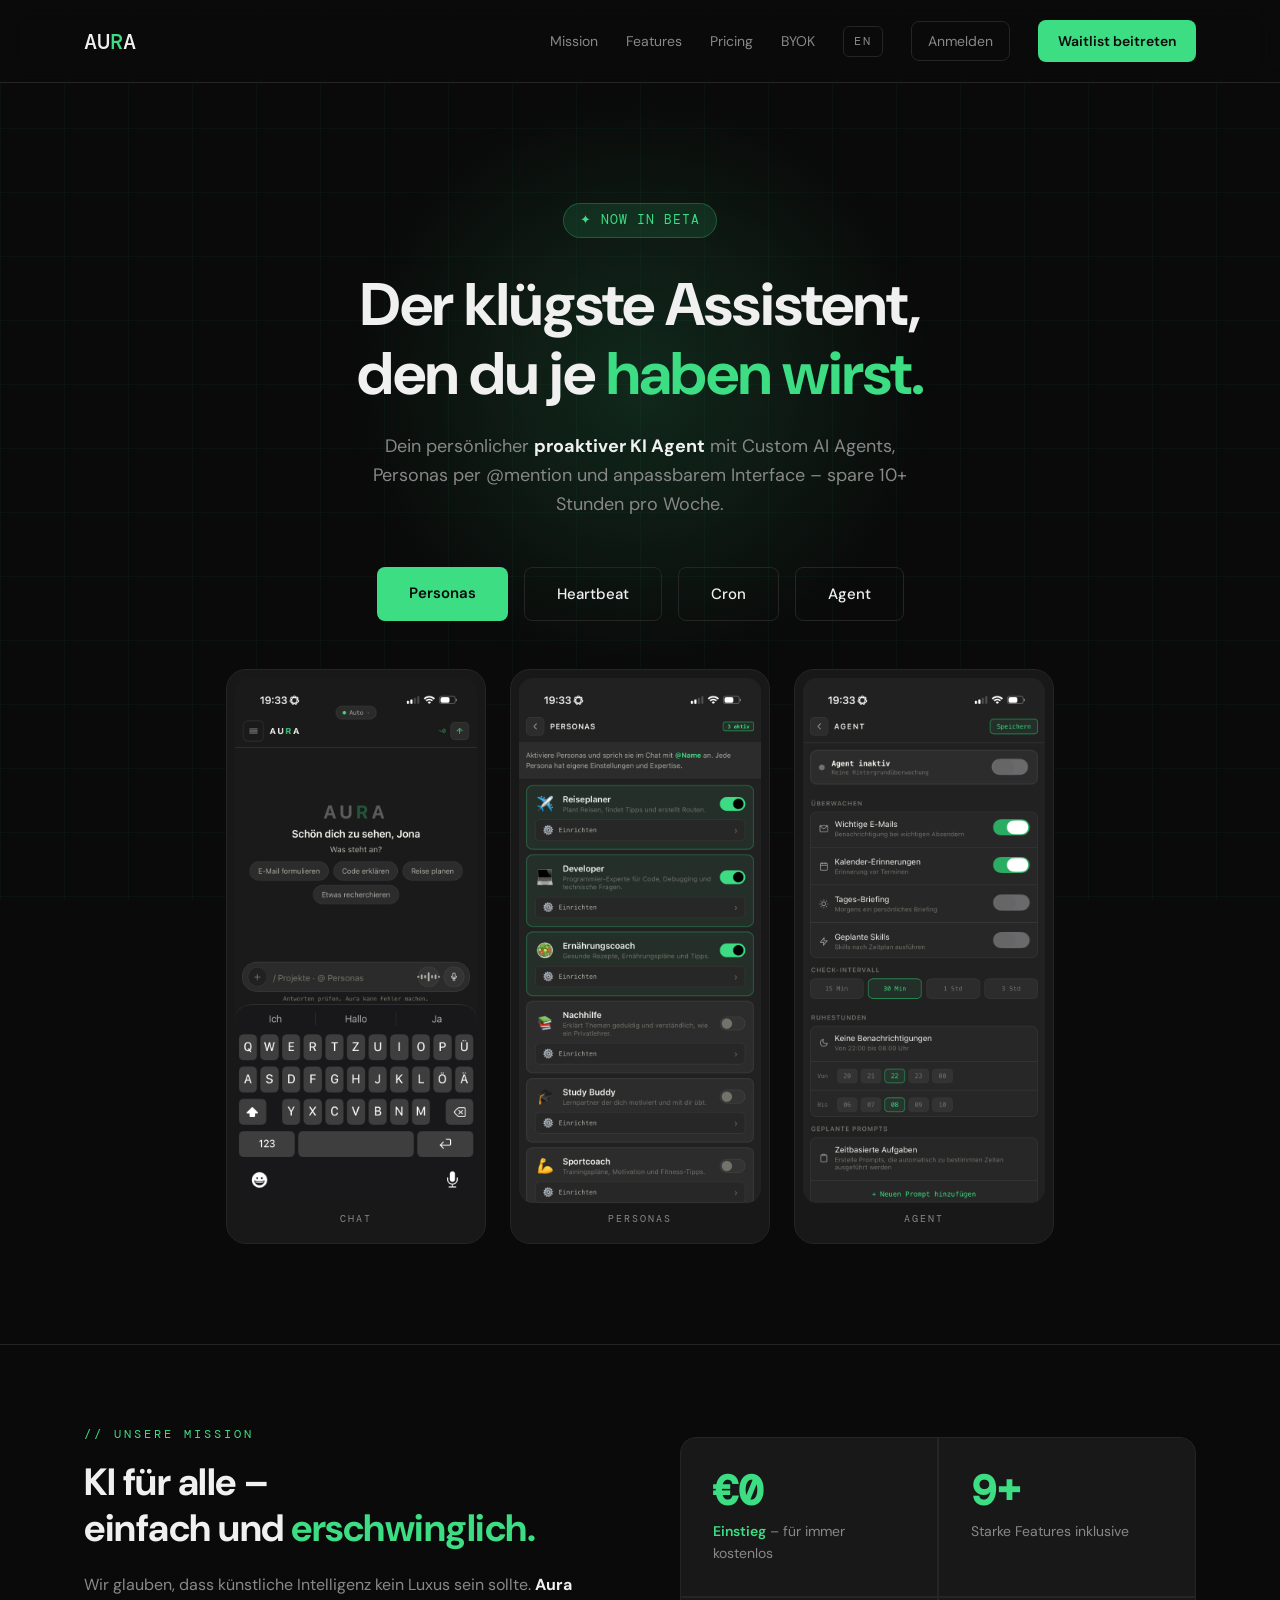
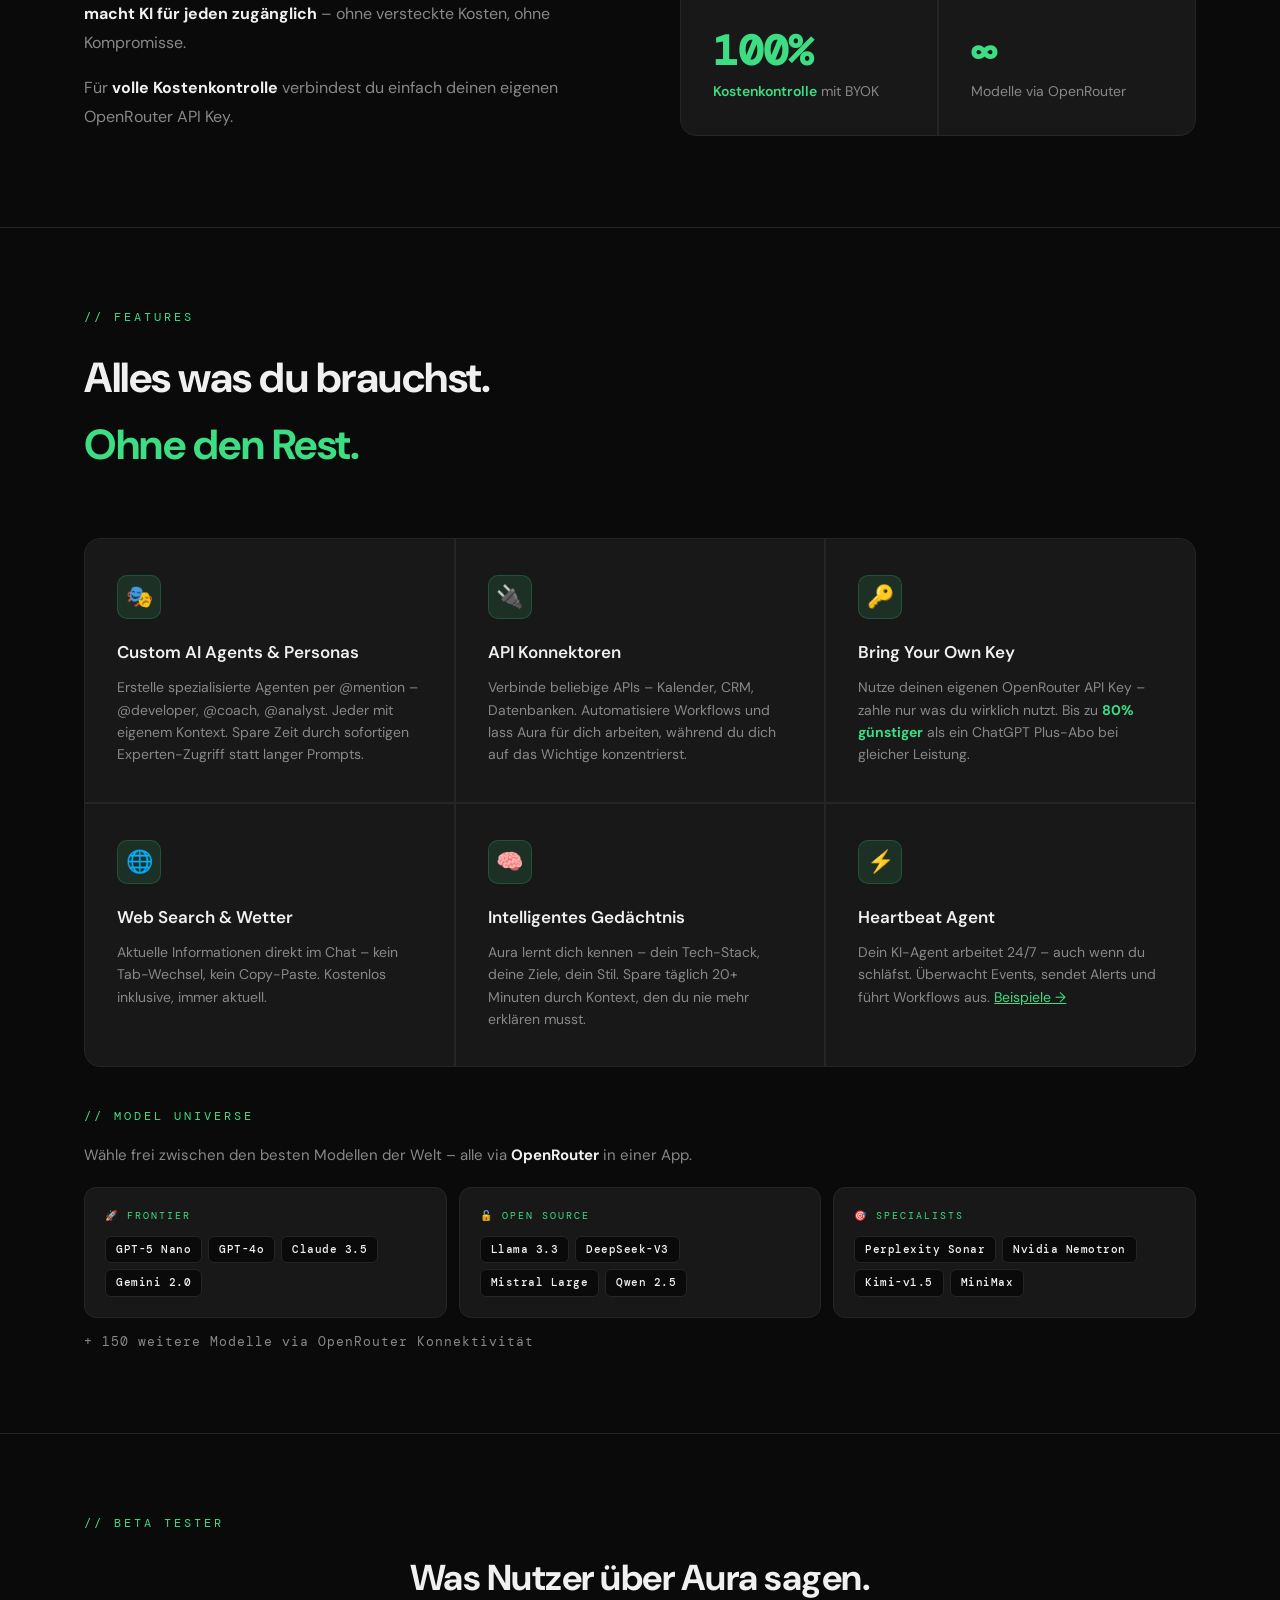
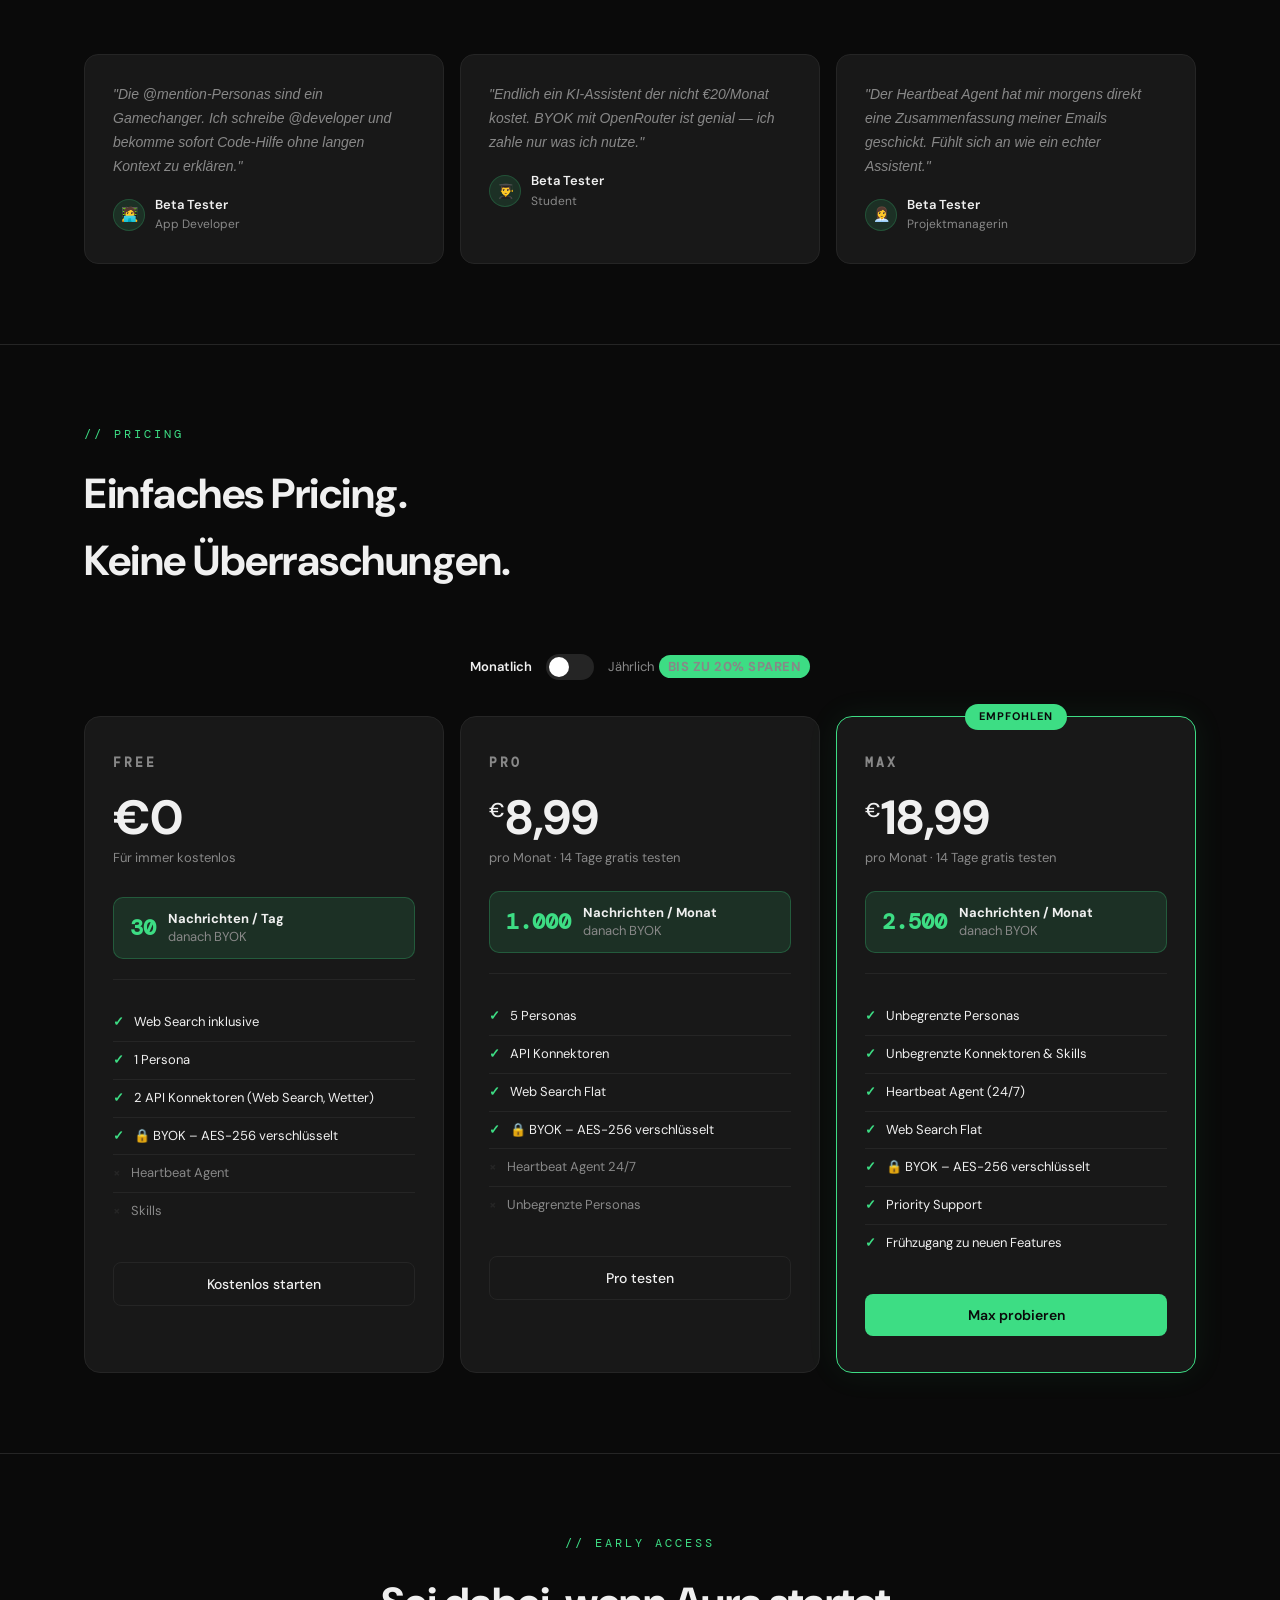
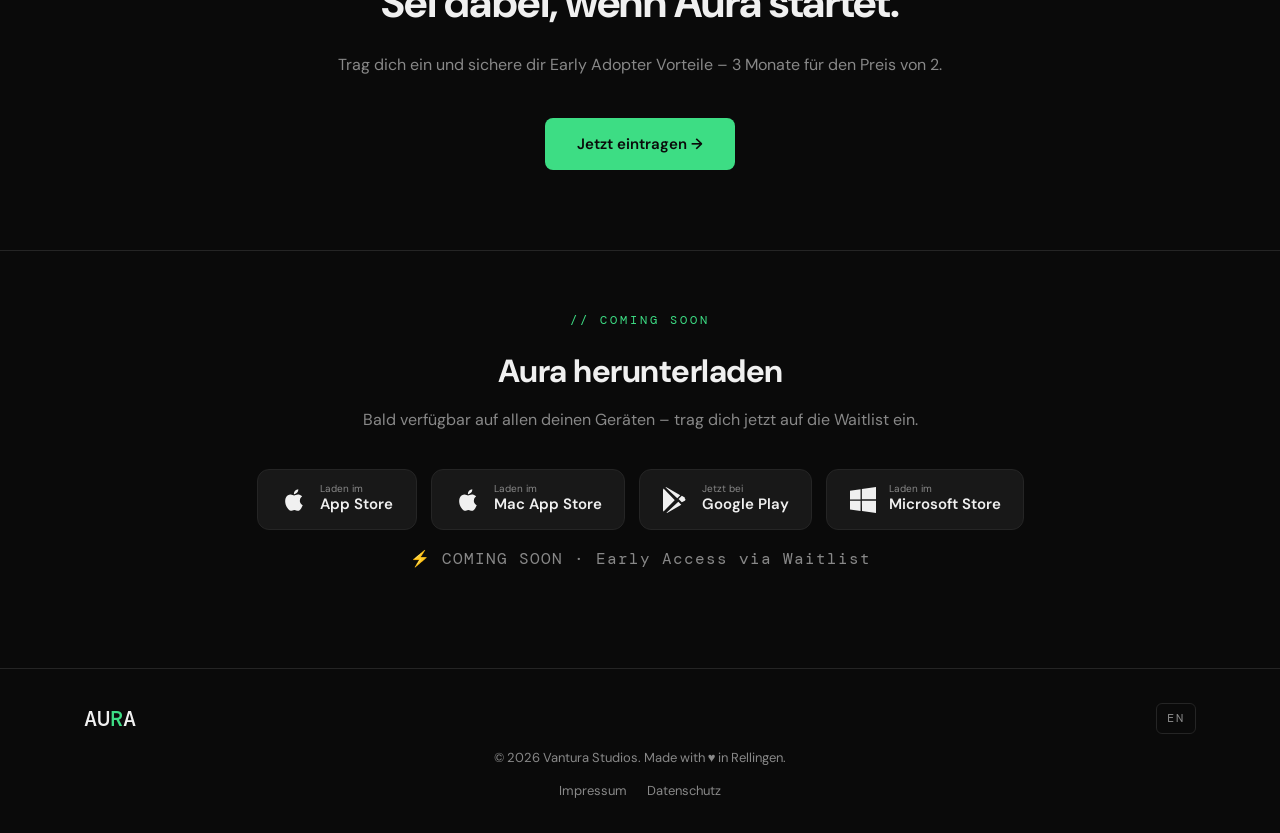
==== commit f89731de: "chore: footer → Vantura Studios with link" ====
--- a/index.html
+++ b/index.html
@@ -41,7 +41,7 @@
       },
       "author": {
         "@type": "Organization",
-        "name": "Aura Intelligence",
+        "name": "Vantura Studios",
         "url": "https://www.aura-agent.com"
       }
     }
@@ -83,6 +83,7 @@
       <div class="app-preview-frame"><img src="assets/screenshots/app-personas.png" alt="Aura Personas" loading="lazy"><div class="app-preview-label">Personas</div></div>
       <div class="app-preview-frame"><img src="assets/screenshots/app-agent.png" alt="Aura Agent" loading="lazy"><div class="app-preview-label">Agent</div></div>
     </div>
+    <div class="app-preview-dots"><span class="dot active"></span><span class="dot"></span><span class="dot"></span></div>
   </div></section>
 
   <section id="mission" class="mission fade-in"><div class="container"><div class="mission-inner">
@@ -270,7 +271,7 @@
             <a href="index.html" class="logo">AU<span>R</span>A</a>
             <a href="index_en.html" class="lang-switch">EN</a>
         </div>
-        <p>© 2026 Aura Intelligence. Made with ♥ in Rellingen.</p>
+        <p>© 2026 <a href="https://website-vantura-studios-v1.vercel.app/" style="color:var(--text-secondary);text-decoration:none;">Vantura Studios</a>. Made with ♥ in Rellingen.</p>
         <div class="footer-links">
             <a href="impressum.html" class="footer-link">Impressum</a>
             <a href="datenschutz.html" class="footer-link">Datenschutz</a>
@@ -351,6 +352,16 @@
   pill.addEventListener('click', function(){ update(!pill.classList.contains('yearly')); });
   update(false);
 })();
+// App preview carousel dots
+(function(){
+  var preview = document.querySelector('.app-preview');
+  var dots = document.querySelectorAll('.app-preview-dots .dot');
+  if(!preview || !dots.length || window.innerWidth >= 768) return;
+  preview.addEventListener('scroll', function(){
+    var idx = Math.round(preview.scrollLeft / preview.offsetWidth);
+    dots.forEach(function(d,i){ d.classList.toggle('active', i === idx); });
+  }, {passive:true});
+})();
 </script>
 
 <script>
--- a/css/style.css
+++ b/css/style.css
@@ -65,6 +65,11 @@
 .app-preview-frame:hover{transform:translateY(-6px);box-shadow:0 16px 48px rgba(0,0,0,0.4);}
 .app-preview-frame img{width:100%;border-radius:14px;display:block;}
 .app-preview-label{font-family:'DM Mono',monospace;font-size:10px;color:var(--text-secondary);letter-spacing:2px;text-align:center;margin-top:8px;text-transform:uppercase;}
+
+/* ── App Preview Dots (mobile only) ── */
+.app-preview-dots{display:none;justify-content:center;gap:8px;margin-top:16px;}
+.app-preview-dots .dot{width:8px;height:8px;border-radius:50%;background:var(--border);transition:background 0.3s;}
+.app-preview-dots .dot.active{background:var(--green);}
 
 /* ── Mission ── */
 .mission{padding:80px 0;border-top:1px solid var(--border);}
@@ -313,8 +318,11 @@
     .wl-plan-options{grid-template-columns:1fr;}
     .info-cards{grid-template-columns:1fr;}
     .testimonial-grid{grid-template-columns:1fr;}
-    .app-preview{flex-direction:column;align-items:center;}
-    .app-preview-frame{max-width:240px;}
+    .app-preview{flex-direction:row;flex-wrap:nowrap;overflow-x:auto;scroll-snap-type:x mandatory;-webkit-overflow-scrolling:touch;gap:12px;justify-content:flex-start;padding:0 24px;max-width:100%;width:100%;scrollbar-width:none;}
+    .app-preview::-webkit-scrollbar{display:none;}
+    .app-preview-dots{display:flex;}
+    .app-preview-frame{width:75vw;max-width:260px;min-width:0;flex:none;flex-shrink:0;scroll-snap-align:center;}
+    .app-preview-frame img{width:100%;max-height:340px;object-fit:cover;object-position:top;}
     .model-universe-grid{grid-template-columns:1fr;}
     .lifetime-banner{flex-direction:column;gap:32px;padding:28px 20px;}
     .lifetime-price{font-size:42px;}
